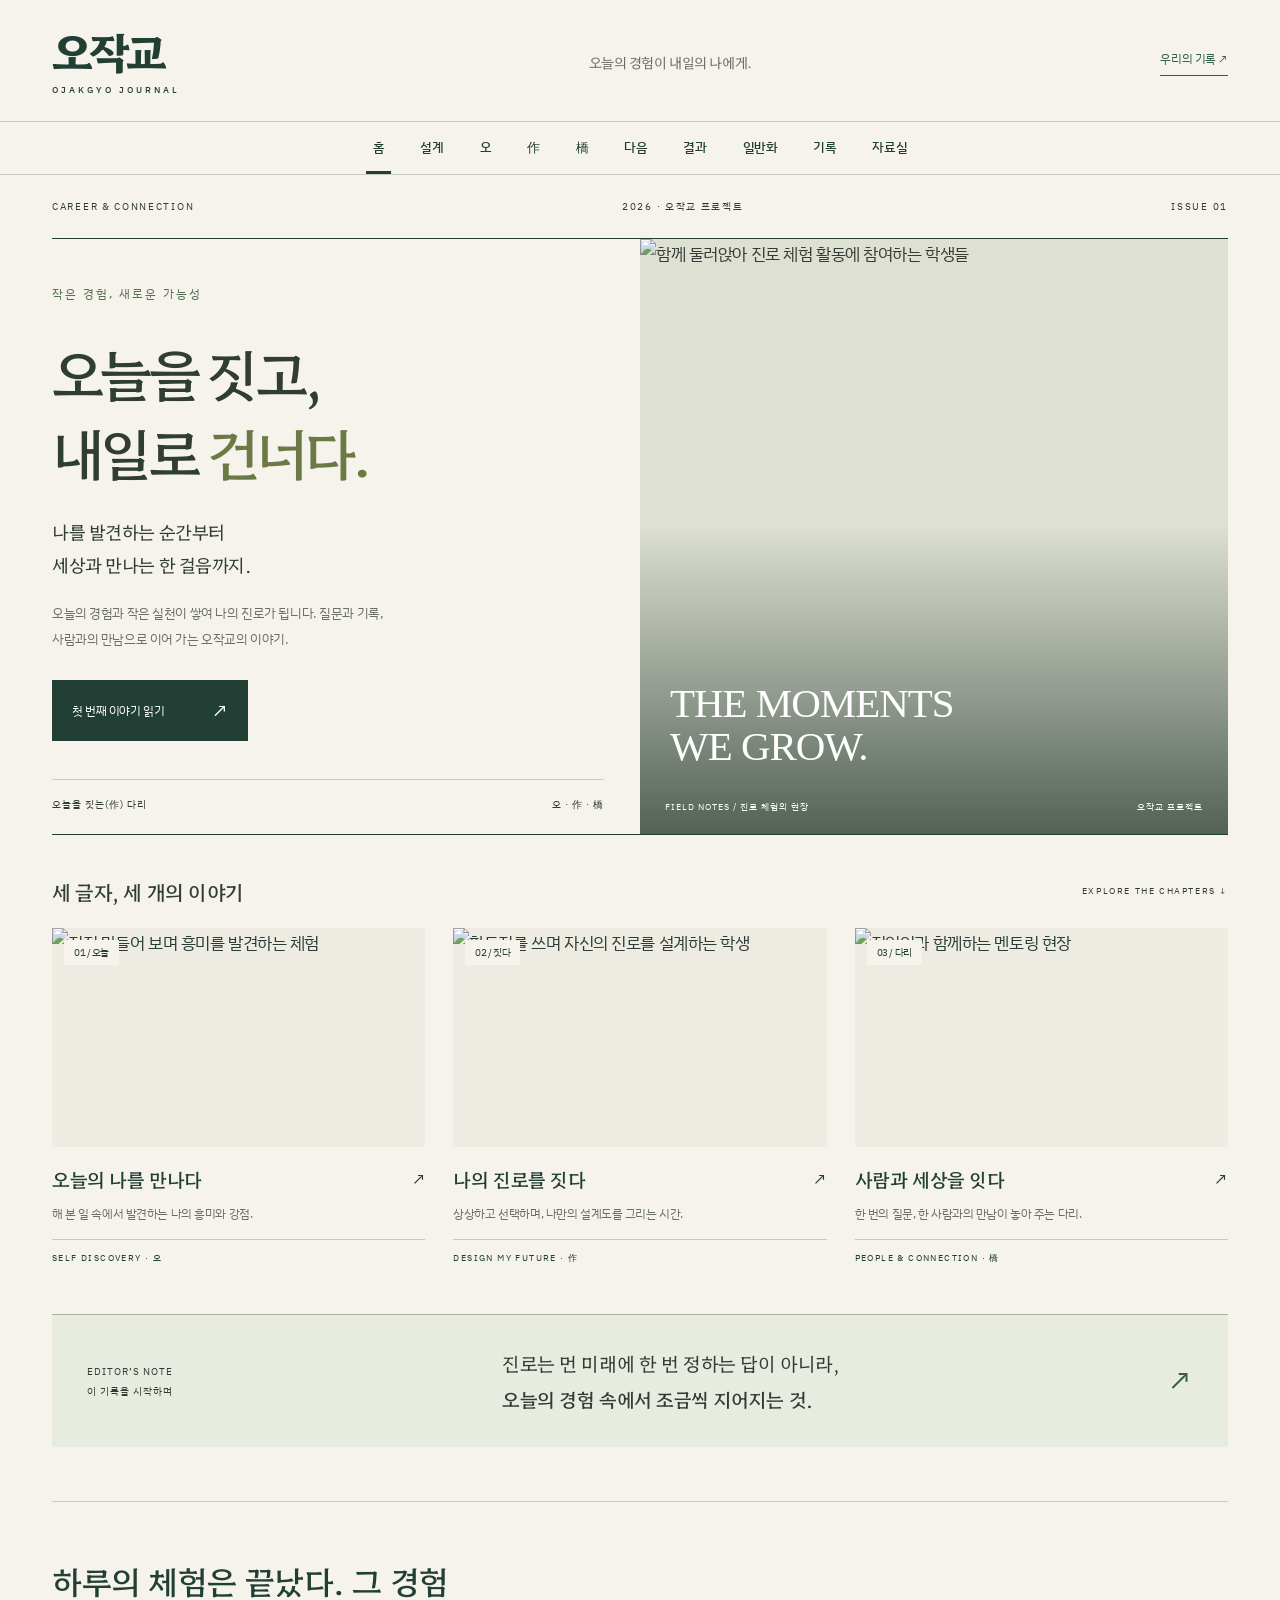
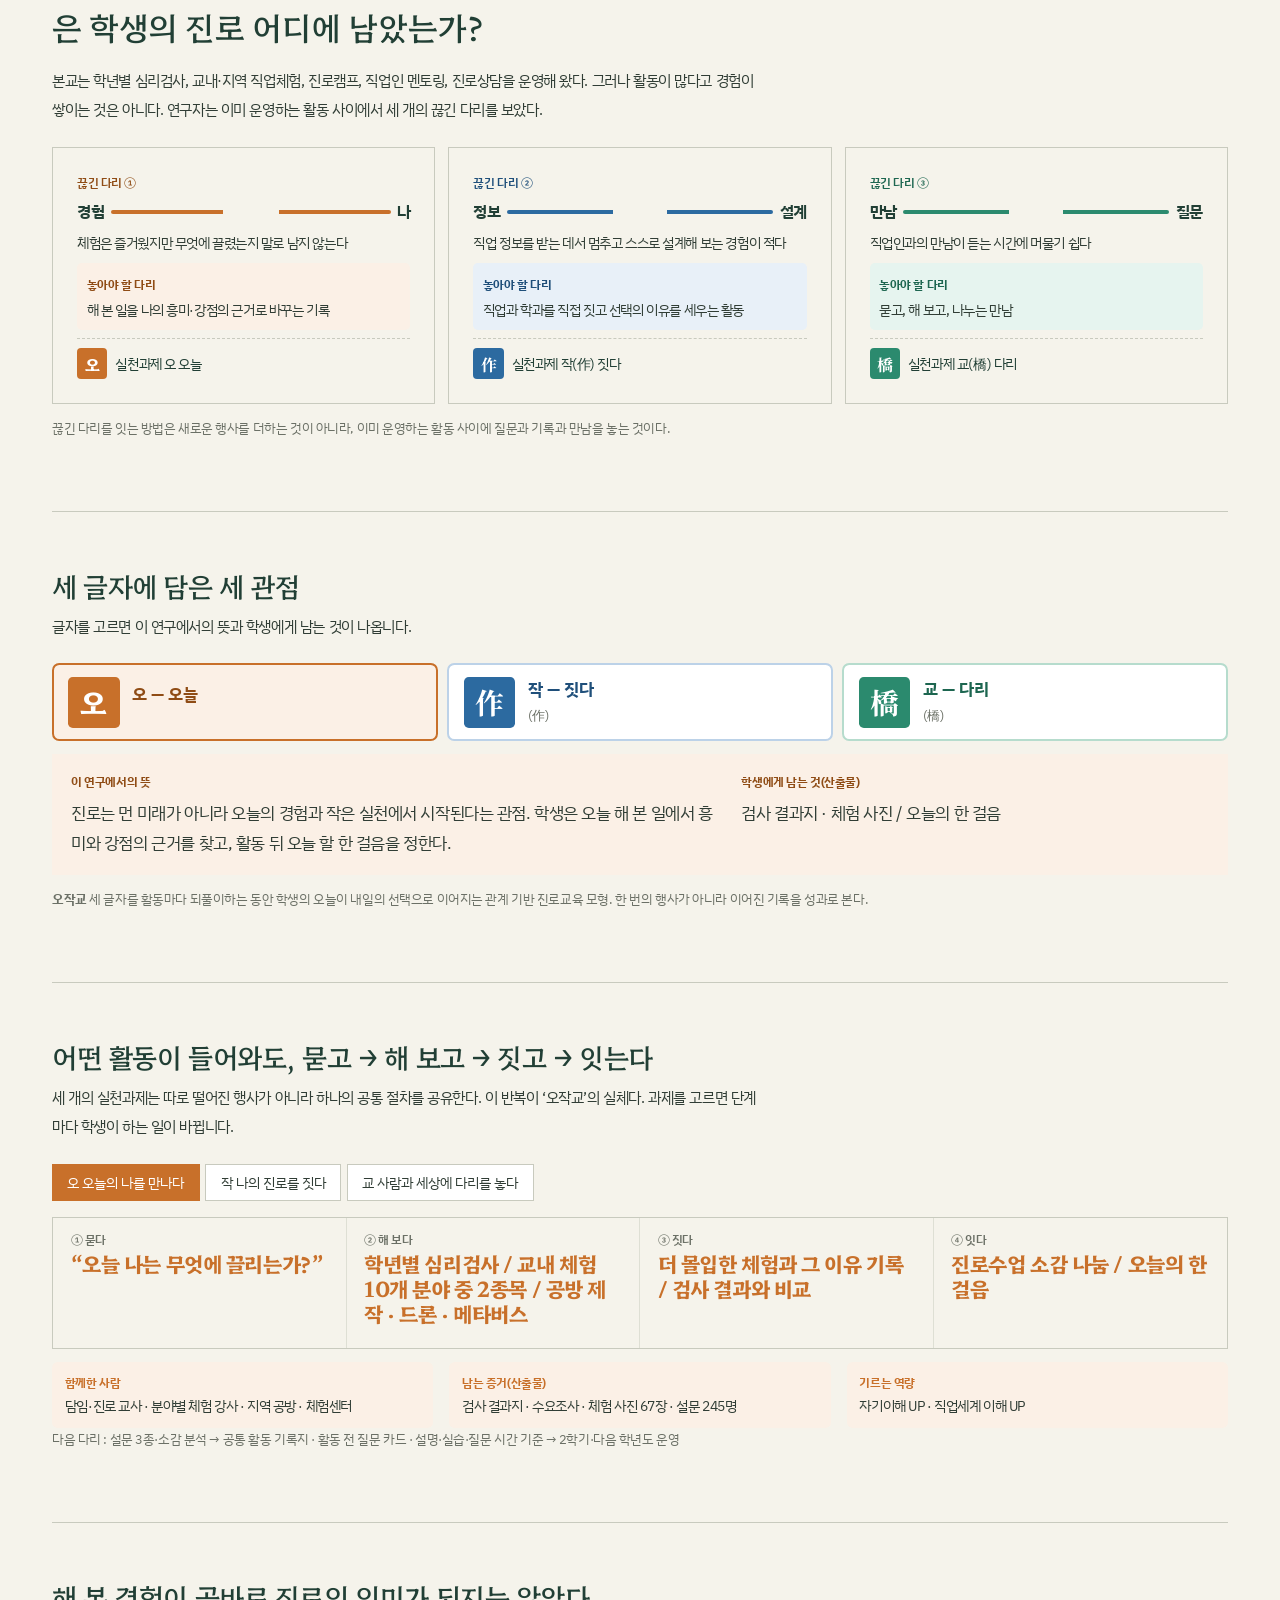
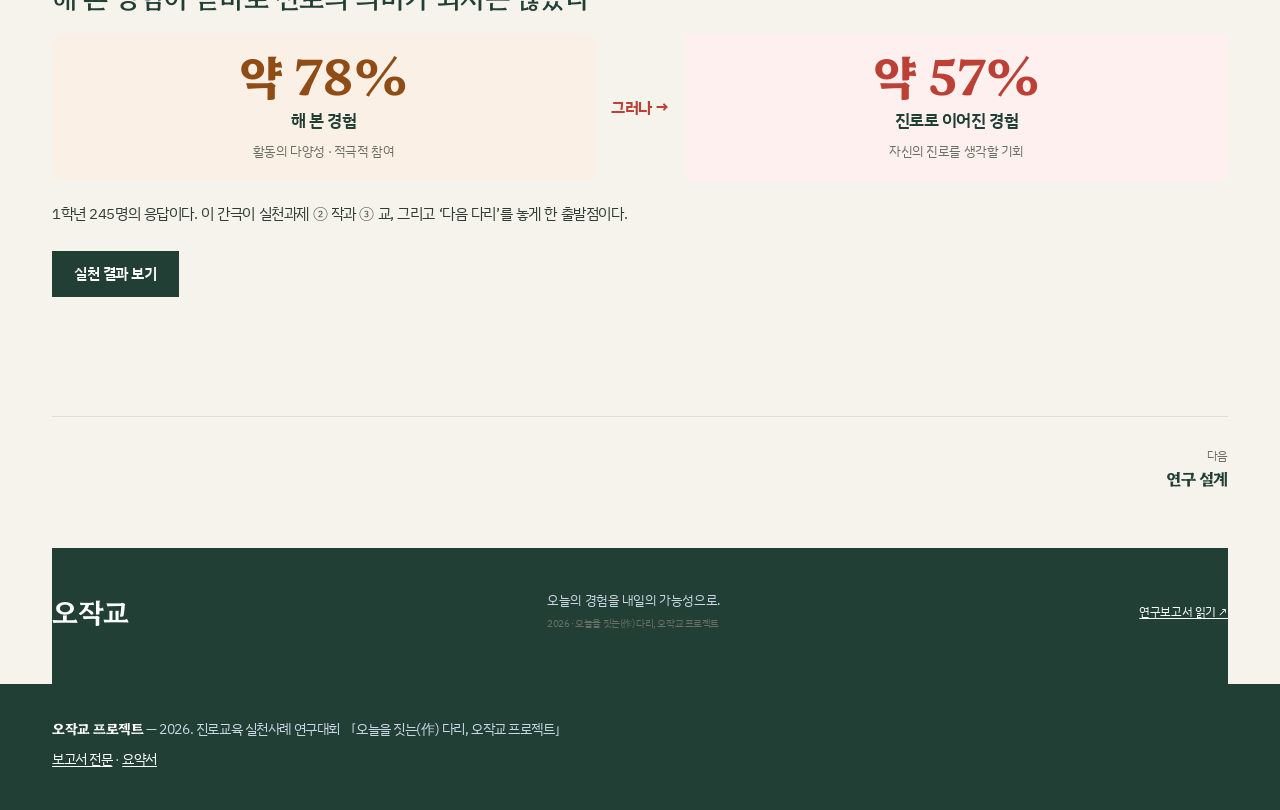
==== index.html @ 7e8fd1e8 "Add files via upload" ====
<!doctype html>
<html lang="ko">
<head>
<meta charset="utf-8">
<meta name="viewport" content="width=device-width, initial-scale=1">
<title>오작교 프로젝트 — 오늘을 짓는(作) 다리</title>
<meta name="description" content="오늘을 짓는(作) 다리, 오작교 프로젝트 — 2026. 진로교육 실천사례 연구대회. 오늘의 경험(오)에서 스스로 짓는 진로(作), 사람과의 만남(橋)으로 잇는 관계 기반 진로교육">
<meta property="og:title" content="오작교 프로젝트 — 오늘을 짓는(作) 다리">
<meta property="og:type" content="website">
<meta property="og:url" content="https://edunity21.github.io/ojakgyo/">
<meta name="theme-color" content="#14304f">
<link rel="icon" href="data:image/svg+xml,%3Csvg xmlns='http://www.w3.org/2000/svg' viewBox='0 0 64 64'%3E%3Crect width='64' height='64' rx='10' fill='%23c8702a'/%3E%3Ctext x='32' y='45' font-size='36' text-anchor='middle' fill='%23fff' font-family='sans-serif' font-weight='700'%3E%EC%98%A4%3C/text%3E%3C/svg%3E">
<link rel="preconnect" href="https://fonts.googleapis.com">
<link rel="preconnect" href="https://fonts.gstatic.com" crossorigin>
<link href="https://fonts.googleapis.com/css2?family=Hahmlet:wght@400;500;600;700&family=IBM+Plex+Sans+KR:wght@400;500;600;700&display=swap" rel="stylesheet">
<link href="https://fonts.googleapis.com/css2?family=Noto+Serif+KR:wght@700&text=%E4%BD%9C%E6%A9%8B&display=swap" rel="stylesheet">
<style>
[hidden]{display:none!important}
:root{
  --ink:#102d50; --text:#25313f; --muted:#5b6878; --line:#c8d2dd; --line2:#e3e9ef;
  --wash:#f3f6f9; --paper:#fff; --chap:#245b91;
  --si:#6835a0; --si-t:#f3edf9; --na:#bc4035; --na-t:#fcf0ee;
  --beu:#006b78; --beu-t:#e6f3f4; --ro:#227344; --ro-t:#e9f4ec; --hw:#102d50; --hw-t:#e9eef5; --hs:#8a642f; --hs-t:#f5efe3; --hs-l:#e7dac6;
  --c:var(--ink); --ct:var(--wash);
  --serif:"Hahmlet","Noto Serif KR",serif;
  --sans:"IBM Plex Sans KR","Apple SD Gothic Neo","Malgun Gothic",system-ui,sans-serif;
  --rail:6.2rem; color-scheme:light;
}
*{box-sizing:border-box}
html{-webkit-text-size-adjust:100%}
body{margin:0;background:var(--paper);color:var(--text);font:400 1.0625rem/1.75 var(--sans);word-break:normal;overflow-wrap:break-word}
p,li,dd,td,th,figcaption,blockquote{text-wrap:pretty}
img{max-width:100%;height:auto;display:block}
a{color:var(--chap);text-underline-offset:.18em}
button{font:inherit;color:inherit}
:focus-visible{outline:3px solid var(--chap);outline-offset:2px;border-radius:4px}
.sr{position:absolute;width:1px;height:1px;overflow:hidden;clip:rect(0 0 0 0);white-space:nowrap}

/* ---------- app shell ---------- */
.rail{position:fixed;inset:0 auto 0 0;width:var(--rail);background:#fff;border-right:1px solid var(--line2);
  display:flex;flex-direction:column;align-items:center;gap:.45rem;padding:1rem 0;z-index:40;overflow-y:auto}
.rail .brand{font:700 1rem/1.15 var(--serif);color:var(--ink);text-align:center;text-decoration:none;margin-bottom:.6rem}
.rail .brand small{display:block;font:500 .62rem/1.2 var(--sans);color:var(--muted);margin-top:.2rem}
.tile{width:4.4rem;height:4.4rem;border-radius:.5rem;display:flex;flex-direction:column;align-items:center;justify-content:center;
  text-decoration:none;color:var(--muted);border:1px solid transparent;transition:background .2s,color .2s}
.tile b{font:700 1.65rem/1 var(--serif);color:var(--tc,var(--ink))}
.tile span{font-size:.66rem;margin-top:.3rem;line-height:1.2;text-align:center}
.tile.txt b{font:600 .95rem/1.2 var(--sans)}
.tile:hover{background:var(--wash)}
.tile.on{background:var(--tc,var(--ink));color:#fff}
.tile.on b{color:#fff}
.tile[data-r=si]{--tc:var(--si)}.tile[data-r=na]{--tc:var(--na)}.tile[data-r=beu]{--tc:var(--beu)}
.tile[data-r=ro]{--tc:var(--ro)}.tile[data-r=hw]{--tc:var(--hs)}
.rail hr{width:2.6rem;border:0;border-top:1px solid var(--line2);margin:.3rem 0}
.top{display:none}
main{margin-left:var(--rail);min-height:100vh}
.view{display:none}
.view.on{display:block;animation:vin .35s ease-out}
@keyframes vin{from{opacity:0;transform:translateY(.5rem)}to{opacity:1;transform:none}}
@media (prefers-reduced-motion:reduce){.view.on{animation:none}}
.wrap{max-width:66rem;margin:0 auto;padding:0 2rem}
@media (max-width:860px){
  :root{--rail:0px}
  .rail{inset:auto 0 0 0;width:auto;height:4.4rem;flex-direction:row;padding:.35rem .5rem;border-right:0;border-top:1px solid var(--line2);
    overflow-x:auto;overflow-y:hidden;justify-content:flex-start;gap:.3rem;scrollbar-width:none}
  .rail::-webkit-scrollbar{display:none}
  .rail .brand,.rail hr{display:none}
  .tile{flex:0 0 3.6rem;height:3.6rem}
  .tile b{font-size:1.3rem}.tile span{font-size:.6rem;margin-top:.15rem}.tile.txt b{font-size:.82rem}
  .top{display:flex;position:sticky;top:0;z-index:30;background:rgba(255,255,255,.95);backdrop-filter:blur(8px);
    border-bottom:1px solid var(--line2);height:3.2rem;align-items:center;justify-content:space-between;padding:0 1.1rem}
  .top a{font:700 1.1rem/1 var(--serif);color:var(--ink);text-decoration:none}
  .top span{font-size:.82rem;color:var(--muted)}
  main{padding-bottom:5rem}
  .wrap{padding:0 1.1rem}
  body{font-size:1rem}
}

/* ---------- shared type ---------- */
.room{padding-top:2.6rem;padding-bottom:4rem}
.bh{font:700 clamp(1.3rem,2.6vw,1.7rem)/1.35 var(--serif);color:var(--ink);margin:4rem 0 .5rem}
.bh small{display:block;font:600 .85rem/1.5 var(--sans);color:var(--c);margin-bottom:.2rem}
.lede{max-width:44rem;color:var(--text);margin:.4rem 0 1.4rem}
.note{font-size:.84rem;color:var(--muted)}
.prose{max-width:44rem}
p{margin:0 0 1rem}
.chips{display:flex;flex-wrap:wrap;gap:.35rem;list-style:none;padding:0;margin:0}
.chips li{font-size:.8rem;border:1px solid var(--line);border-radius:999px;padding:.1rem .6rem;background:#fff}
.t-si{--c:var(--si);--ct:var(--si-t)}.t-na{--c:var(--na);--ct:var(--na-t)}.t-beu{--c:var(--beu);--ct:var(--beu-t)}
.t-ro{--c:var(--ro);--ct:var(--ro-t)}.t-hw{--c:var(--hs);--ct:var(--hs-t)}

/* ---------- room head ---------- */
.rh{display:grid;grid-template-columns:auto 1fr;gap:1.6rem;align-items:start;padding-bottom:1.8rem;border-bottom:1px solid var(--line2)}
.rh .sq{width:7rem;height:7rem;background:var(--c);color:#fff;border-radius:.4rem;display:grid;place-items:center;font:700 3.8rem/1 var(--serif)}
.rh .sq.w{font-size:2.3rem}
.rh .lab{margin:0;color:var(--c);font-weight:600;font-size:.9rem}
.rh h1{font:700 clamp(1.6rem,3.6vw,2.4rem)/1.3 var(--serif);color:var(--ink);margin:.2rem 0 .7rem}
.rh .q{font:500 clamp(1.05rem,2vw,1.25rem)/1.55 var(--serif);color:var(--ink);margin:0 0 1rem;padding-left:.9rem;border-left:3px solid var(--c)}
.rh dl{display:flex;flex-wrap:wrap;gap:.5rem 1.8rem;margin:0;font-size:.88rem}
.rh dt{color:var(--muted);font-size:.78rem}.rh dd{margin:0;color:var(--ink);font-weight:600}
.rh dd .v{font-weight:400;color:var(--muted)}
details.info{margin:1rem 0 0;font-size:.9rem;border:1px solid var(--line2);border-radius:.4rem}
details.info summary{cursor:pointer;padding:.55rem .9rem;color:var(--ink);font-weight:600}
details.info dl{display:grid;grid-template-columns:auto 1fr;gap:.35rem 1rem;margin:0;padding:.2rem .9rem .9rem}
details.info dt{color:var(--c);font-weight:600}details.info dd{margin:0}
@media (max-width:640px){.rh{grid-template-columns:1fr;gap:.9rem}.rh .sq{width:4.4rem;height:4.4rem;font-size:2.4rem}.rh .sq.w{font-size:1.4rem}}

/* ---------- generic tabs ---------- */
.seg{display:flex;flex-wrap:wrap;gap:.35rem;margin:0 0 1rem;padding:0;list-style:none}
.seg button{border:1px solid var(--line);background:#fff;border-radius:999px;padding:.32rem .9rem;font-size:.9rem;cursor:pointer;color:var(--text)}
.seg button:hover{border-color:var(--c)}
.seg button.on{background:var(--c);border-color:var(--c);color:#fff}
.pane{border:1px solid var(--line2);border-radius:.5rem;padding:1.2rem 1.3rem;background:#fff}
.pane h3{margin:0 0 .5rem;font:700 1.2rem/1.4 var(--serif);color:var(--ink)}
.pane .meta{font-size:.85rem;color:var(--muted);margin-bottom:.6rem}
.stepnav{display:flex;justify-content:space-between;margin-top:1rem}
.stepnav button{border:0;background:var(--wash);border-radius:.35rem;padding:.35rem .8rem;cursor:pointer;font-size:.88rem}
.stepnav button:hover{background:var(--ct)}

/* ---------- home ---------- */
.hero{padding:3.2rem 0 2.6rem}
.kick{margin:0;color:var(--muted);font-size:.92rem}
.staff{position:relative;height:clamp(14rem,30vw,21rem);margin:1.4rem 0 1rem;
  background-image:linear-gradient(var(--line),var(--line)),linear-gradient(var(--line),var(--line)),linear-gradient(var(--line),var(--line)),linear-gradient(var(--line),var(--line)),linear-gradient(var(--line),var(--line));
  background-size:100% 1px;background-repeat:no-repeat;background-position:0 18%,0 34%,0 50%,0 66%,0 82%;
  display:grid;grid-template-columns:repeat(4,minmax(0,1fr));align-items:end}
.note-g{display:flex;flex-direction:column;align-items:flex-start;text-decoration:none;padding:.2rem;border-radius:.4rem;width:max-content;max-width:100%}
.note-g .gl{font:700 clamp(4.2rem,12vw,10rem)/1 var(--serif);color:var(--c);transition:transform .25s}
.note-g .gs{font-size:clamp(.78rem,1.5vw,.95rem);color:var(--muted);margin-top:.45rem}
.note-g .gq{font-size:.82rem;color:var(--c);max-width:100%;line-height:1.45;opacity:0;transition:opacity .2s}
.note-g:hover .gl,.note-g:focus-visible .gl{transform:translateY(-.4rem)}
.note-g:hover .gq,.note-g:focus-visible .gq{opacity:1}
.n1{--c:var(--si)}.n2{--c:var(--na);margin-bottom:8%}.n3{--c:var(--beu);margin-bottom:16%}.n4{--c:var(--ro);margin-bottom:24%}
@media (prefers-reduced-motion:no-preference){
  .note-g{opacity:0;animation:rise .9s cubic-bezier(.2,.7,.2,1) forwards}
  .n2{animation-delay:.35s}.n3{animation-delay:.7s}.n4{animation-delay:1.05s}
  @keyframes rise{from{opacity:0;transform:translateY(1.2rem)}to{opacity:1;transform:none}}
}
@media (hover:none),(max-width:700px){.note-g .gq{display:none}}
.note-g .gs{max-width:100%}
.hero h1{font:700 clamp(1.9rem,4.4vw,3.2rem)/1.25 var(--serif);color:var(--ink);margin:1rem 0 .4rem;letter-spacing:-.02em}
.hero .sub{margin:0;color:var(--chap);font:500 1.15rem/1.4 var(--serif)}
.hero .tag{margin:1rem 0 0}
.bigq{font:700 clamp(1.35rem,3vw,2rem)/1.45 var(--serif);color:var(--ink);max-width:44rem;margin:0 0 1rem}
.home-sec{padding:3.2rem 0;border-top:1px solid var(--line2)}
.bars3{display:grid;grid-template-columns:repeat(4,1fr);gap:1rem;margin-top:1.4rem}
.bar3{border:1px solid var(--line2);border-top:3px solid var(--c);border-radius:.4rem;padding:1rem;display:flex;flex-direction:column}
.bar3 .k{font-size:.8rem;color:var(--c);font-weight:600}
.bar3 .v{font:700 1.15rem/1.4 var(--serif);color:var(--ink);margin:.3rem 0 .6rem}
.ring{display:flex;align-items:center;gap:.7rem;margin-bottom:.6rem}
.ring svg{width:3.6rem;height:3.6rem;flex:none}
.ring p{margin:0;font-size:.8rem;color:var(--muted);line-height:1.45}
.ring b{display:block;font-size:1.05rem;color:var(--ink)}
.bar3 .to{margin-top:auto;display:flex;align-items:center;gap:.5rem;text-decoration:none;font-size:.88rem;color:var(--ink);padding-top:.7rem;border-top:1px dashed var(--line)}
.bar3 .to i{font-style:normal;display:inline-grid;place-items:center;width:1.8rem;height:1.8rem;background:var(--c);color:#fff;border-radius:.25rem;font:700 1rem/1 var(--serif)}
@media (max-width:900px){.bars3{grid-template-columns:1fr 1fr}}
@media (max-width:520px){.bars3{grid-template-columns:1fr}}
.proc{margin-top:1.2rem}
.proc .steps{display:grid;grid-template-columns:repeat(4,1fr);gap:0;border:1px solid var(--line);border-radius:.5rem;overflow:hidden}
.proc .steps>div{padding:1rem 1.1rem;border-right:1px solid var(--line2)}
.proc .steps>div:last-child{border-right:0}
.proc .steps h4{margin:0 0 .4rem;font:700 1.3rem/1.2 var(--serif);color:var(--c)}
.proc .steps h4 span{font:600 .75rem/1 var(--sans);color:var(--muted);display:block;margin-bottom:.3rem}
.proc .steps p{font-size:.9rem;margin:0}
.proc .foot{display:grid;grid-template-columns:repeat(3,1fr);gap:1rem;margin-top:.8rem;font-size:.88rem}
.proc .foot div{background:var(--ct);padding:.6rem .8rem;border-radius:.35rem}
.proc .foot b{display:block;color:var(--c);font-size:.78rem}
@media (max-width:760px){.proc .steps{grid-template-columns:1fr 1fr}.proc .steps>div:nth-child(2){border-right:0}.proc .steps>div:nth-child(-n+2){border-bottom:1px solid var(--line2)}.proc .foot{grid-template-columns:1fr}}
.grow{display:grid;grid-template-columns:1fr 1.1fr;gap:2rem;align-items:center}
@media (max-width:760px){.grow{grid-template-columns:1fr}}
.go{display:inline-block;background:var(--ink);color:#fff;text-decoration:none;padding:.5rem 1rem;border-radius:.35rem;font-size:.92rem;font-weight:600}
.go:hover{background:var(--chap)}
.go.c{background:var(--c)}
.go.ghost{background:#fff;color:var(--ink);border:1px solid var(--line)}

/* ---------- media ---------- */
.strip{display:flex;gap:.6rem;overflow-x:auto;padding-bottom:.6rem;margin:1rem 0;scroll-snap-type:x mandatory;scrollbar-width:thin}
.strip figure{flex:0 0 auto;width:min(19rem,72vw);margin:0;scroll-snap-align:start}
.strip.tall figure{width:min(13rem,48vw)}
.strip figcaption,.grid figcaption{font-size:.8rem;color:var(--muted);margin-top:.3rem;line-height:1.45}
.zoom{display:block;border-radius:.35rem;overflow:hidden;background:var(--wash);cursor:zoom-in}
.zoom img{width:100%}
.grid{display:grid;grid-template-columns:repeat(auto-fill,minmax(12rem,1fr));gap:.7rem;margin:1rem 0}
.grid figure{margin:0}
.yt{position:relative;display:block;width:100%;aspect-ratio:16/9;border:0;border-radius:.45rem;overflow:hidden;cursor:pointer;
  background:#0d1b2c center/cover no-repeat;padding:0}
.yt::after{content:"";position:absolute;inset:0;background:linear-gradient(180deg,rgba(0,0,0,0) 45%,rgba(0,0,0,.7))}
.yt .pl,.ifr-lite .pl{position:absolute;left:50%;top:50%;transform:translate(-50%,-50%);width:4.2rem;height:4.2rem;border-radius:50%;background:rgba(255,255,255,.92);z-index:1;display:grid;place-items:center}
.yt .pl::before,.ifr-lite .pl::before{content:"";border-left:1.2rem solid var(--ink);border-top:.75rem solid transparent;border-bottom:.75rem solid transparent;margin-left:.3rem}
.yt .tt{position:absolute;left:1rem;right:1rem;bottom:.8rem;z-index:1;color:#fff;font-weight:600;text-align:left;font-size:.95rem}
.yt:hover .pl,.ifr-lite:hover .pl{background:#fff}
.ytf{width:100%;aspect-ratio:16/9;border:0;border-radius:.45rem;display:block}
.vid{margin:1rem 0 .4rem}
.vid+.note{margin-top:.2rem}
.two{display:grid;grid-template-columns:1fr 1fr;gap:1.6rem;align-items:start}
@media (max-width:760px){.two{grid-template-columns:1fr}}

/* ---------- platform cards ---------- */
.plats{display:grid;grid-template-columns:repeat(auto-fill,minmax(15.5rem,1fr));gap:.9rem;margin:1.2rem 0}
.plat{border:1px solid var(--line);border-radius:.5rem;padding:1rem;display:flex;flex-direction:column;gap:.5rem;background:#fff;position:relative;min-height:12.5rem}
.plat h4{margin:0;font:700 1.05rem/1.4 var(--serif);color:var(--ink)}
.plat p{margin:0;font-size:.86rem;color:var(--text)}
.plat .u{font-size:.76rem;color:var(--chap);word-break:break-all}
.plat .row{margin-top:auto;display:flex;gap:.4rem;align-items:center}
.plat .row .go{font-size:.85rem;padding:.35rem .8rem}
.qrb{border:1px solid var(--line);background:#fff;border-radius:.35rem;padding:.33rem .7rem;font-size:.85rem;cursor:pointer}
.qrb[aria-pressed=true]{background:var(--ink);color:#fff;border-color:var(--ink)}
.plat .qrv{display:none;position:absolute;inset:0;background:#fff;border-radius:.5rem;padding:1rem;flex-direction:column;align-items:center;justify-content:center;gap:.5rem;text-align:center}
.plat.flip .qrv{display:flex}
.plat .qrv img{width:9.5rem;image-rendering:pixelated}
.plat .qrv p{font-size:.8rem;color:var(--muted)}
.plat .tagl{font-size:.74rem;font-weight:600;color:var(--c)}

/* ---------- 詩 ---------- */
.cal{display:flex;gap:0;overflow-x:auto;border-bottom:2px solid var(--line2);margin:1rem 0 1rem;scrollbar-width:thin}
.cal button{flex:0 0 auto;border:0;background:none;padding:.5rem .8rem .6rem;cursor:pointer;font-size:.9rem;color:var(--muted);border-bottom:3px solid transparent;margin-bottom:-2px;white-space:nowrap}
.cal button b{display:block;font:700 .95rem/1.3 var(--sans);color:var(--ink)}
.cal button.on{border-bottom-color:var(--c);color:var(--c)}
.cal button.on b{color:var(--c)}
.calp{display:grid;grid-template-columns:1.2fr 1fr;gap:1.2rem}
.calp dl{display:grid;grid-template-columns:auto 1fr;gap:.4rem 1rem;margin:0;font-size:.93rem}
.calp dt{color:var(--c);font-weight:600}.calp dd{margin:0}
@media (max-width:700px){.calp{grid-template-columns:1fr}}
.days{display:grid;grid-template-columns:repeat(5,1fr);gap:.3rem;margin:1rem 0 .8rem}
.days button{border:1px solid var(--line);background:#fff;border-radius:.35rem;padding:.4rem .3rem;cursor:pointer;font-size:.8rem;color:var(--muted);text-align:center}
.days button b{display:block;font:700 1rem/1.3 var(--serif);color:var(--ink)}
.days button.on{background:var(--c);border-color:var(--c);color:#fff}.days button.on b{color:#fff}
.eras{display:grid;grid-template-columns:repeat(4,1fr);gap:.4rem;margin-bottom:.8rem}
.eras button{border:1px solid var(--line);background:#fff;border-radius:.4rem;padding:.6rem .7rem;text-align:left;cursor:pointer}
.eras button b{display:block;font:700 1rem/1.35 var(--serif);color:var(--ink)}
.eras button span{font-size:.78rem;color:var(--muted)}
.eras button.on{border-color:var(--c);background:var(--ct)}
@media (max-width:700px){.eras{grid-template-columns:1fr 1fr}}
.era-out{display:grid;grid-template-columns:1fr 1fr;gap:1rem}
.era-out div{padding:1rem 1.1rem;border-radius:.4rem;background:var(--wash)}
.era-out div+div{background:var(--ct)}
.era-out b{display:block;font-size:.78rem;color:var(--c);margin-bottom:.3rem}
.era-out p{margin:0;font:500 1.05rem/1.55 var(--serif);color:var(--ink)}
@media (max-width:640px){.era-out{grid-template-columns:1fr}}
.poem{font:500 1.15rem/2 var(--serif);color:var(--ink);margin:0;padding:0;list-style:none;counter-reset:ln}
.poem li{display:grid;grid-template-columns:2rem 1fr;align-items:baseline}
.poem li::before{counter-increment:ln;content:counter(ln);font:500 .78rem/1 var(--sans);color:var(--muted)}
.poem .slot{display:inline-block;padding:0 .3rem;border:1px dashed var(--c);border-radius:.25rem;color:var(--c);font-size:.95rem;line-height:1.5;margin:0 .1rem}
.poem .title-line{color:var(--c)}
.poem small{font:500 .75rem/1 var(--sans);color:var(--c);margin-left:.5rem}
.swaps{list-style:none;padding:0;margin:0;display:grid;gap:.45rem}
.swaps li{display:grid;grid-template-columns:2rem 1fr;align-items:center;font-size:.95rem}
.swaps li::before{content:attr(data-n);font-size:.78rem;color:var(--muted)}
.swaps span{display:inline-flex;align-items:center;gap:.35rem;margin:0 .6rem .2rem 0}
.swaps s{color:var(--muted);text-decoration-color:var(--na)}
.swaps em{font-style:normal;color:var(--c);font-weight:600}

/* ---------- 나 ---------- */
.rupa-nav{display:grid;grid-template-columns:repeat(4,1fr);gap:.4rem;margin-bottom:.8rem}
.rupa-nav button{border:1px solid var(--line);background:#fff;border-radius:.4rem;padding:.55rem .6rem;cursor:pointer;text-align:left}
.rupa-nav button b{font:700 1.5rem/1 var(--serif);color:var(--c);margin-right:.4rem}
.rupa-nav button span{font-size:.8rem;color:var(--muted)}
.rupa-nav button.on{background:var(--c);border-color:var(--c)}
.rupa-nav button.on b,.rupa-nav button.on span{color:#fff}
@media (max-width:640px){.rupa-nav{grid-template-columns:1fr 1fr}}
.rupa-p{display:grid;grid-template-columns:1fr 1fr;gap:1.2rem}
.rupa-p .ex{background:var(--ct);border-radius:.4rem;padding:1rem 1.1rem}
.rupa-p .ex b{display:block;font-size:.78rem;color:var(--c);margin-bottom:.4rem}
.rupa-p .ex blockquote{margin:0;font:500 1.05rem/1.65 var(--serif);color:var(--ink)}
.rupa-p .ex .tags{font:600 1rem/1.5 var(--sans);color:var(--c)}
.rupa-p .ex table{width:100%;border-collapse:collapse;font-size:.84rem}
.rupa-p .ex td{padding:.3rem .2rem;border-bottom:1px solid rgba(0,0,0,.06);vertical-align:top}
.rupa-p .ex td:first-child{color:var(--c);font-weight:600;white-space:nowrap;padding-right:.6rem}
.lyr-l{font:500 1.05rem/1.7 var(--serif)}
.lyr-l i{font:600 .75rem/1 var(--sans);font-style:normal;color:var(--c);margin-right:.3rem}
@media (max-width:700px){.rupa-p{grid-template-columns:1fr}}
.lyric{display:grid;grid-template-columns:1.25fr 1fr;gap:1.2rem;align-items:start;margin-top:1rem}
.lv{position:relative;border-radius:.45rem;overflow:hidden;background:#000;aspect-ratio:4/3}
.lv img{position:absolute;inset:0;width:100%;height:100%;object-fit:cover;opacity:0;transition:opacity .5s}
.lv img.on{opacity:1}
.lctl{display:flex;align-items:center;gap:.6rem;margin-top:.6rem}
.lctl button{border:0;background:var(--c);color:#fff;border-radius:.35rem;padding:.35rem .8rem;cursor:pointer;font-size:.88rem;min-width:4.6rem}
.ltrack{position:relative;flex:1;height:.5rem;background:var(--line2);border-radius:999px;cursor:pointer}
.ltrack .fill{position:absolute;inset:0 auto 0 0;background:var(--c);border-radius:999px}
.ltrack .mk{position:absolute;top:50%;width:.7rem;height:.7rem;border-radius:50%;background:#fff;border:2px solid var(--c);transform:translate(-50%,-50%)}
.lctl .tm{font:500 .85rem/1 var(--sans);color:var(--muted);min-width:3.2rem;text-align:right;font-variant-numeric:tabular-nums}
pre.json{margin:0;background:#0f2238;color:#d6e2ee;border-radius:.45rem;padding:1rem;font:400 .8rem/1.6 ui-monospace,SFMono-Regular,Menlo,Consolas,monospace;overflow-x:auto}
pre.json .cur{background:rgba(255,255,255,.14);color:#fff;border-radius:.2rem;display:inline-block;width:100%}
pre.json .k{color:#9cc7e6}pre.json .s{color:#f2c98b}pre.json .n{color:#b7e3b0}
@media (max-width:760px){.lyric{grid-template-columns:1fr}}
.three{display:grid;grid-template-columns:repeat(3,1fr);gap:1rem;margin-top:1.2rem}
.three div{border-top:3px solid var(--c);padding-top:.6rem}
.three b{display:block;color:var(--ink);margin-bottom:.3rem}
.three p{font-size:.88rem;margin:0}
.three .w{font-size:.82rem;color:var(--muted);margin-top:.4rem}
@media (max-width:700px){.three{grid-template-columns:1fr}}

/* ---------- 브 : prompt lab ---------- */
.plab{border:1px solid var(--line);border-radius:.6rem;overflow:hidden;margin-top:1rem}
.lab-top{display:flex;flex-wrap:wrap;justify-content:space-between;align-items:center;gap:.6rem;padding:.8rem 1rem;background:var(--ct);border-bottom:1px solid var(--line2)}
.lab-top .seg{margin:0}
.lab-top p{margin:0;font-size:.85rem;color:var(--c);font-weight:600}
.cells{display:grid;grid-template-columns:repeat(4,1fr)}
.cell{padding:1rem;border-right:1px solid var(--line2);display:flex;flex-direction:column;gap:.5rem;min-width:0}
.cell:last-child{border-right:0}
.cell h4{margin:0;font:700 1rem/1.4 var(--serif);color:var(--ink)}
.cell h4 span{color:var(--c);margin-right:.3rem}
.cell .txt{font-size:.9rem;background:var(--wash);border-radius:.3rem;padding:.55rem .65rem;color:var(--ink);min-height:4.2rem}
.cell .eff{font-size:.84rem;color:var(--text);border-left:3px solid var(--c);padding-left:.55rem}
.cell .eff b{display:block;font-size:.74rem;color:var(--c)}
.cell details{font-size:.84rem}
.cell details summary{cursor:pointer;color:var(--c);font-weight:600}
.cell details p{margin:.4rem 0 0;color:var(--text)}
.plab[data-active=orig] .rev,.plab[data-active=rev] .orig{display:none}
.plab[data-active=orig] .cell .txt{background:#fbf7ec}
@media (max-width:960px){.cells{grid-template-columns:1fr 1fr}.cell:nth-child(2){border-right:0}.cell:nth-child(-n+2){border-bottom:1px solid var(--line2)}}
@media (max-width:560px){.cells{grid-template-columns:1fr}.cell{border-right:0;border-bottom:1px solid var(--line2)}}
.builder{display:grid;grid-template-columns:1.1fr 1fr;gap:0}
.bform{padding:1rem 1.1rem;border-right:1px solid var(--line2);display:grid;gap:1rem}
.bform fieldset{border:0;padding:0;margin:0;display:grid;gap:.45rem}
.bform legend{font:700 .98rem/1.4 var(--serif);color:var(--ink);margin-bottom:.35rem;padding:0}
.bform legend span{color:var(--c);margin-right:.3rem}
.bform label{font-size:.82rem;color:var(--muted);display:grid;gap:.2rem}
.bform input[type=text],.bform select,.bform textarea{font:inherit;font-size:.9rem;border:1px solid var(--line);border-radius:.3rem;padding:.4rem .55rem;width:100%;background:#fff;color:var(--ink)}
.bform textarea{min-height:4.5rem;resize:vertical}
.bform .inl{display:flex;flex-wrap:wrap;gap:.3rem .9rem;font-size:.86rem;color:var(--ink)}
.bform .inl label{display:flex;align-items:center;gap:.3rem;color:var(--ink);font-size:.86rem}
.bform input[type=range]{width:100%;accent-color:var(--c)}
.bout{padding:1rem 1.1rem;background:#fbfcfd;display:flex;flex-direction:column;gap:.8rem}
.bout h4{margin:0;font:700 .98rem/1.4 var(--serif);color:var(--ink)}
.pbox{background:#0f2238;color:#e6eef6;border-radius:.4rem;padding:.9rem 1rem;font-size:.92rem;line-height:1.75;min-height:9rem}
.pbox p{margin:0 0 .4rem}
.pbox p b{color:#9cc7e6;font-weight:600;margin-right:.35rem;font-size:.78rem}
.copy{align-self:flex-start;border:0;background:var(--c);color:#fff;border-radius:.35rem;padding:.4rem .9rem;cursor:pointer;font-size:.88rem}
.meter{border:1px solid var(--line2);border-radius:.4rem;padding:.7rem .8rem;background:#fff}
.meter .lv3{display:grid;grid-template-columns:repeat(3,1fr);gap:.25rem;margin:.4rem 0}
.meter .lv3 span{text-align:center;font-size:.8rem;padding:.25rem;border-radius:.25rem;background:var(--wash);color:var(--muted)}
.meter .lv3 span.on{background:var(--c);color:#fff;font-weight:600}
.meter .why{font-size:.82rem;color:var(--text);margin:0}
.meter .found{display:flex;flex-wrap:wrap;gap:.25rem;margin-top:.35rem}
.meter .found span{font-size:.74rem;background:var(--ct);color:var(--c);border-radius:999px;padding:.05rem .5rem}
@media (max-width:860px){.builder{grid-template-columns:1fr}.bform{border-right:0;border-bottom:1px solid var(--line2)}}
.ab{display:grid;grid-template-columns:1.3fr 1fr;gap:1.4rem;align-items:start}
.arr{width:100%;height:auto;display:block}
.arr .lb{font:600 12px var(--sans);fill:var(--text)}
.arr .sec{font:600 12px var(--sans);fill:var(--muted)}
.ab blockquote{margin:0;font:500 1rem/1.7 var(--serif);color:var(--ink);background:var(--ct);border-radius:.4rem;padding:1rem 1.1rem}
.ab blockquote b{display:block;font:600 .78rem/1.4 var(--sans);color:var(--c);margin-bottom:.35rem}
@media (max-width:760px){.ab{grid-template-columns:1fr}}
.map4{width:100%;border-collapse:collapse;font-size:.9rem;margin-top:.8rem}
.map4 th,.map4 td{padding:.55rem .7rem;border-bottom:1px solid var(--line2);text-align:left;vertical-align:top}
.map4 thead th{background:var(--ct);color:var(--c);font-size:.84rem}
.map4 td:last-child{color:var(--c);font-weight:600}
.tw{overflow-x:auto}
.weights{display:grid;grid-template-columns:2fr 1fr 1fr 1fr;gap:3px;margin:1rem 0 1.2rem}
.weights div{background:var(--wash);padding:.8rem .9rem;min-width:0}
.weights div:first-child{background:var(--c);color:#fff}
.weights div:first-child b,.weights div:first-child strong{color:#fff}.weights div:first-child p{color:rgba(255,255,255,.85)}
.weights strong{display:block;font:700 1.7rem/1.1 var(--serif);color:var(--ink)}
.weights b{display:block;margin:.3rem 0 .2rem;color:var(--ink);font-size:.92rem}
.weights p{font-size:.82rem;margin:0;color:var(--muted)}
@media (max-width:760px){.weights{grid-template-columns:1fr 1fr}}
.rub{display:grid;grid-template-columns:repeat(3,1fr);gap:.6rem}
.rub div{border-radius:.4rem;padding:.8rem .9rem;background:var(--wash);font-size:.9rem}
.rub div:first-child{background:var(--ct)}
.rub b{display:block;font:700 1.2rem/1.2 var(--serif);color:var(--c);margin-bottom:.3rem}
@media (max-width:640px){.rub{grid-template-columns:1fr}}

/* ---------- 로 ---------- */
.day{position:relative;margin:1.4rem 0 1rem}
.day .line{position:absolute;left:0;right:0;top:1.15rem;height:2px;background:var(--line)}
.day .acts{position:relative;display:grid;grid-template-columns:repeat(6,1fr);gap:.3rem}
.day button{border:0;background:none;cursor:pointer;text-align:center;padding:0}
.day button i{display:block;width:1.1rem;height:1.1rem;border-radius:50%;background:#fff;border:3px solid var(--line);margin:.6rem auto .4rem;transition:all .2s}
.day button b{display:block;font:700 .95rem/1.3 var(--sans);color:var(--ink);font-variant-numeric:tabular-nums}
.day button span{font-size:.75rem;color:var(--muted)}
.day button.on i{background:var(--c);border-color:var(--c);transform:scale(1.25)}
.day button.on b{color:var(--c)}
.actp{display:grid;grid-template-columns:auto 1fr;gap:1.2rem;align-items:start}
.actp .no{font:700 2.6rem/1 var(--serif);color:var(--c)}
.actp h3 small{display:block;font:500 .85rem/1.4 var(--sans);color:var(--muted)}
.actp .qq{font:500 1.05rem/1.6 var(--serif);color:var(--ink);margin:.5rem 0}
.actp .num{display:inline-block;background:var(--ct);color:var(--c);border-radius:.3rem;padding:.15rem .6rem;font-weight:600;font-size:.88rem}
.fields{list-style:none;padding:0;margin:1rem 0;display:grid;grid-template-columns:repeat(4,1fr);gap:.5rem}
.fields a{display:grid;grid-template-columns:auto 1fr;gap:0 .5rem;padding:.75rem .8rem;border:1px solid var(--line2);border-radius:.4rem;text-decoration:none;color:var(--ink);height:100%;transition:border-color .2s,background .2s}
.fields a:hover{border-color:var(--ro);background:var(--ro-t)}
.fields .k{font:700 1rem/1.4 var(--serif);color:var(--ro);grid-row:span 2}
.fields b{font-weight:600;font-size:.92rem;line-height:1.4}
.fields span{font-size:.8rem;color:var(--muted);line-height:1.45}
@media (max-width:900px){.fields{grid-template-columns:1fr 1fr}}
@media (max-width:480px){.fields{grid-template-columns:1fr}}
.calc{display:grid;grid-template-columns:1fr 1.2fr;gap:1.4rem;align-items:center;border:1px solid var(--line2);border-radius:.5rem;padding:1.1rem 1.2rem;margin-top:1rem}
.calc label{display:grid;gap:.2rem;font-size:.85rem;color:var(--muted);margin-bottom:.6rem}
.calc input[type=range]{accent-color:var(--c);width:100%}
.calc output{font-weight:700;color:var(--ink)}
.cbar{margin:.5rem 0}
.cbar .t{display:flex;justify-content:space-between;font-size:.85rem;margin-bottom:.2rem}
.cbar .t b{color:var(--ink)}
.cbar .b{height:.9rem;border-radius:.2rem;background:var(--line);transition:width .3s}
.cbar.p .b{background:var(--c)}
@media (max-width:700px){.calc{grid-template-columns:1fr}}
.dil{display:grid;grid-template-columns:1fr 1fr;gap:1rem;margin-top:1rem}
.dil div{border-radius:.45rem;background:var(--wash);padding:1rem 1.1rem;font-size:.92rem}
.dil h4{margin:0 0 .4rem;color:var(--c);font-size:.98rem}
.dil .fx{margin:.6rem 0 0;padding-top:.6rem;border-top:1px dashed var(--line);color:var(--ink)}
.dil .fx b{color:var(--c);margin-right:.35rem}
@media (max-width:700px){.dil{grid-template-columns:1fr}}

/* ---------- 확산 ---------- */
.tl{position:relative;margin:1.6rem 0 1rem;padding:2.6rem 0 0}
.tl .ph{display:flex;height:.6rem;border-radius:999px;overflow:hidden;background:var(--line2)}
.tl .ph span{height:100%}
.tl .today{position:absolute;top:0;transform:translateX(-50%);text-align:center;font-size:.75rem;font-weight:600;color:var(--na);white-space:nowrap}
.tl .today::after{content:"";display:block;width:2px;height:2.2rem;background:var(--na);margin:.15rem auto 0}
.tl .phl{display:flex;margin-top:.4rem;font-size:.76rem;color:var(--muted)}
.tl .phl span{padding-right:.3rem}
.ev{list-style:none;padding:0;margin:1.4rem 0 0;display:grid;gap:.1rem}
.ev li{display:grid;grid-template-columns:7.6rem 1fr auto;gap:1rem;align-items:baseline;padding:.6rem 0;border-bottom:1px solid var(--line2)}
.ev time{font:600 .9rem/1.4 var(--sans);color:var(--ink);font-variant-numeric:tabular-nums}
.ev p{margin:0;font-size:.92rem}.ev p b{color:var(--ink)}
.ev .st{font-size:.76rem;font-weight:600;border-radius:.25rem;padding:.05rem .45rem;white-space:nowrap;background:var(--ct);color:var(--c)}
.ev .st.up{background:var(--na);color:#fff}
@media (max-width:560px){.ev li{grid-template-columns:1fr auto}.ev time{grid-column:1/-1}}
.rings{display:grid;grid-template-columns:minmax(14rem,22rem) 1fr;gap:2rem;align-items:center;margin-top:1rem}
.rbox{position:relative;aspect-ratio:1}
.rbox button{position:absolute;border-radius:50%;border:2px solid var(--line);background:rgba(255,255,255,.9);cursor:pointer;display:flex;justify-content:center;padding-top:.45rem;font-size:.78rem;font-weight:600;color:var(--muted);transition:all .2s}
.rbox button:nth-child(1){inset:0}.rbox button:nth-child(2){inset:13%}.rbox button:nth-child(3){inset:26%}.rbox button:nth-child(4){inset:39%;align-items:center;padding:0}
.rbox button.on{border-color:var(--c);background:var(--ct);color:var(--c)}
.rbox button:nth-child(4).on{background:var(--c);color:#fff}
.rpanel h3{margin:0 0 .2rem}
.rpanel .who{color:var(--muted);font-size:.88rem;margin-bottom:.7rem}
.rpanel .nums{display:flex;flex-wrap:wrap;gap:.4rem;margin-top:.8rem}
.rpanel .nums span{background:var(--c);color:#fff;border-radius:.3rem;padding:.2rem .6rem;font-size:.84rem;font-weight:600}
@media (max-width:700px){.rings{grid-template-columns:1fr}.rbox{max-width:20rem;margin:0 auto;width:100%}}
.cfg{display:grid;grid-template-columns:1fr 1.3fr;gap:1.2rem;margin-top:1rem;align-items:start}
.cfg label{display:grid;gap:.2rem;font-size:.85rem;color:var(--muted);margin-bottom:.6rem}
.cfg input{font:inherit;font-size:.92rem;border:1px solid var(--line);border-radius:.3rem;padding:.4rem .55rem}
.cfg pre{margin:0;background:#0f2238;color:#d6e2ee;border-radius:.45rem;padding:1rem;font:400 .82rem/1.7 ui-monospace,SFMono-Regular,Menlo,Consolas,monospace;overflow-x:auto}
.cfg pre .c{color:#7f97b0}.cfg pre .s{color:#f2c98b}.cfg pre .n{color:#b7e3b0}.cfg pre .hl{background:rgba(242,201,139,.18);border-radius:.15rem}
.cfg .flow3{display:flex;flex-wrap:wrap;gap:.4rem;margin-top:.8rem}
.cfg .flow3 span{font-size:.8rem;background:var(--wash);border-radius:.3rem;padding:.25rem .55rem}
@media (max-width:760px){.cfg{grid-template-columns:1fr}}
.cases{display:grid;grid-template-columns:1fr 1fr;gap:1rem;margin-top:1rem}
.cases article{border:1px solid var(--line2);border-radius:.45rem;padding:1rem 1.1rem}
.cases h4{margin:0 0 .7rem;font:700 1rem/1.4 var(--serif);color:var(--ink)}
.chain{list-style:none;padding:0;margin:0 0 .8rem;display:grid;gap:.35rem}
.chain li{font-size:.88rem;padding:.4rem .6rem;border-radius:.3rem;background:var(--wash)}
.chain li b{color:var(--c);font-size:.76rem;display:block}
.chain li:last-child{background:var(--ct)}
@media (max-width:700px){.cases{grid-template-columns:1fr}}

/* ---------- 성과 ---------- */
.dash{margin-top:1rem}
.dgrid{display:grid;grid-template-columns:1.25fr 1fr;gap:1.4rem;align-items:start}
.slope{width:100%;height:auto}
.slope .ln{transition:opacity .25s,stroke-width .25s}
.dash[data-active]:not([data-active=all]) .ln{opacity:.15}
.dash[data-active=ana] .ln.ana,.dash[data-active=self] .ln.self,.dash[data-active=cre] .ln.cre,.dash[data-active=ai] .ln.ai,.dash[data-active=col] .ln.col{opacity:1}
.dcard{background:var(--hw-t);border-radius:.5rem;padding:1.1rem 1.2rem}
.dcard h3{margin:0 0 .6rem;font:700 1.2rem/1.4 var(--serif);color:var(--ink)}
.dcard dl{display:grid;grid-template-columns:auto 1fr;gap:.35rem 1rem;margin:0;font-size:.92rem}
.dcard dt{color:var(--muted)}.dcard dd{margin:0;color:var(--ink);font-weight:600;font-variant-numeric:tabular-nums}
.dcard .d{font:700 2.2rem/1 var(--serif);color:var(--na);margin:.6rem 0 .2rem}
.items{display:grid;grid-template-columns:1fr 1fr;gap:1.6rem;margin-top:1.6rem}
.items h4{margin:0 0 .5rem;font-size:.92rem;color:var(--ink)}
.items h4 span{font-weight:400;color:var(--muted);font-size:.8rem}
.it{display:grid;grid-template-columns:1fr 3.2rem;gap:.15rem .6rem;align-items:center;padding:.35rem 0;border-bottom:1px solid var(--line2);transition:opacity .25s}
.it .n{font-size:.84rem;color:var(--ink)}
.it .n em{font-style:normal;font-size:.7rem;font-weight:600;color:#fff;background:var(--na);border-radius:.2rem;padding:0 .3rem;margin-left:.3rem}
.it .n em.top{background:var(--ro)}
.it .p{font:600 .84rem/1 var(--sans);text-align:right;font-variant-numeric:tabular-nums;color:var(--ink)}
.it .b{grid-column:1/-1;height:.4rem;background:var(--line2);border-radius:999px;overflow:hidden}
.it .b i{display:block;height:100%;background:#d8892b;border-radius:999px}
.items .post .it .b i{background:#2c6fd6}
.it .m{grid-column:1/-1;font-size:.72rem;color:var(--muted)}
.dash[data-active]:not([data-active=all]) .it{opacity:.28}
.dash[data-active=ana] .it[data-d=ana],.dash[data-active=self] .it[data-d=self],.dash[data-active=cre] .it[data-d=cre],.dash[data-active=ai] .it[data-d=ai],.dash[data-active=col] .it[data-d=col]{opacity:1}
@media (max-width:860px){.dgrid,.items{grid-template-columns:1fr}}
.kw{display:grid;grid-template-columns:repeat(3,1fr);gap:1rem;margin-top:1rem}
.kw article{border-radius:.5rem;padding:1rem 1.1rem;background:var(--wash);display:flex;flex-direction:column;gap:.5rem}
.kw h4{margin:0;font-size:.95rem;color:var(--ink)}
.kw .w{font-size:.82rem;color:var(--muted)}
.kw blockquote{margin:auto 0 0;font:500 1.02rem/1.6 var(--serif);color:var(--ink)}
@media (max-width:760px){.kw{grid-template-columns:1fr}}
.honest{display:grid;grid-template-columns:1fr 1fr;gap:1rem;margin-top:1rem}
.honest>div{border:1px solid var(--line2);border-radius:.5rem;padding:1rem 1.1rem}
.honest blockquote{margin:.3rem 0 .6rem;font:500 1.02rem/1.6 var(--serif);color:var(--ink)}
.honest b{color:var(--ink)}
.honest ul{margin:.3rem 0 0;padding-left:1.1rem;font-size:.9rem}
@media (max-width:760px){.honest{grid-template-columns:1fr}}

/* ---------- archive ---------- */
.filt{display:flex;flex-wrap:wrap;gap:.35rem;margin:1rem 0;position:sticky;top:0;background:rgba(255,255,255,.95);padding:.6rem 0;z-index:5}
@media (max-width:860px){.filt{top:3.2rem}}
.filt button{border:1px solid var(--line);background:#fff;border-radius:999px;padding:.3rem .8rem;cursor:pointer;font-size:.86rem}
.filt button span{color:var(--muted);font-size:.78rem;margin-left:.25rem}
.filt button.on{background:var(--ink);border-color:var(--ink);color:#fff}.filt button.on span{color:#c5d3e3}
.arch{columns:4 13rem;column-gap:.7rem}
.arch figure{break-inside:avoid;margin:0 0 .7rem}
.arch figcaption{font-size:.76rem;color:var(--muted);margin-top:.25rem;line-height:1.4}
.archwrap[data-active]:not([data-active=all]) .arch figure{display:none}
.archwrap[data-active=o] figure[data-t~=o],.archwrap[data-active=j] figure[data-t~=j],.archwrap[data-active=g] figure[data-t~=g]{display:block}
.calp.one{grid-template-columns:1fr}
figure{position:relative}
.qrchip{position:absolute;right:.45rem;top:.45rem;background:var(--ink);color:#fff;font-size:.74rem;font-weight:600;text-decoration:none;padding:.22rem .5rem;border-radius:.3rem}
.qrchip:hover{background:var(--chap)}
.plat .qrv svg{width:9.5rem;height:9.5rem}

/* ---------- kit & misc ---------- */
.refs{list-style:none;padding:0;margin:.6rem 0 0;font-size:.9rem}
.refs li{padding-left:1.6rem;text-indent:-1.6rem;margin:.4rem 0}
details.fold{border:1px solid var(--line2);border-radius:.45rem;margin-top:1rem}
details.fold summary{cursor:pointer;padding:.7rem 1rem;font-weight:600;color:var(--ink)}
details.fold>div{padding:0 1rem 1rem}
.pn{display:flex;justify-content:space-between;gap:1rem;margin-top:4rem;padding-top:1.2rem;border-top:1px solid var(--line2)}
.pn a{text-decoration:none;color:var(--ink);display:flex;flex-direction:column;max-width:48%}
.pn a span{font-size:.78rem;color:var(--muted)}
.pn a b{font:700 1.02rem/1.4 var(--serif)}
.pn a:last-child{text-align:right;margin-left:auto}
.pn a:hover b{color:var(--chap)}
footer{margin-left:var(--rail);background:var(--ink);color:#c9d6e4;padding:2rem 0 2.4rem;font-size:.86rem}
footer b{color:#fff;font-family:var(--serif)}
footer a{color:#fff}
@media (max-width:860px){footer{padding-bottom:6rem}}

/* ---------- lightbox ---------- */
dialog.lb{border:0;padding:0;max-width:96vw;max-height:94vh;background:transparent;overflow:visible}
dialog.lb::backdrop{background:rgba(10,22,38,.92)}
.lb-in{display:flex;flex-direction:column;align-items:center;gap:.6rem}
.lb-in img{max-width:94vw;max-height:84vh;width:auto;border-radius:.2rem;background:#fff}
.lb-cap{color:#e8eef5;font-size:.9rem;text-align:center;max-width:60rem;margin:0}
.lb-btn{position:fixed;top:50%;transform:translateY(-50%);background:rgba(255,255,255,.14);color:#fff;border:0;width:3rem;height:3rem;border-radius:50%;font-size:1.4rem;cursor:pointer}
.lb-btn:hover{background:rgba(255,255,255,.3)}
.lb-prev{left:1rem}.lb-next{right:1rem}.lb-x{position:fixed;top:1rem;right:1rem;transform:none}

.two>*,.dgrid>*,.grow>*,.ab>*,.lyric>*,.cfg>*,.calp>*{min-width:0}
h1,h2,h3,.bh,.bigq{text-wrap:balance}

.player{margin:1rem 0 .4rem}
.ifr-lite{position:relative;display:block;width:100%;aspect-ratio:16/9;border:0;border-bottom:3px solid #C9A542;border-radius:.45rem;overflow:hidden;cursor:pointer;
  background:radial-gradient(circle at 70% 30%,#2b4170,#1B2A4A 60%,#0f1b31);padding:0;color:#fff}
.ifr-lite .tt{position:absolute;left:1.2rem;right:1.2rem;bottom:1rem;text-align:left;font-size:.92rem;color:#e4e9f2}
.ifr-lite .tt b{display:block;font:700 1.45rem/1.3 var(--serif);color:#fff;margin-bottom:.2rem}
iframe.pf{width:100%;height:min(82vh,760px);border:0;border-radius:.45rem;display:block;background:#1B2A4A}
video.mv{width:100%;border-radius:.45rem;background:#000;display:block;aspect-ratio:16/9}
@media (max-width:640px){iframe.pf{height:78vh}}

/* ---------- 확산 : report-style header & boxes ---------- */
.rh2{display:grid;grid-template-columns:7.5rem 1fr;min-height:7.5rem;margin-bottom:.9rem}
.rh2 .sq{background:var(--hs);color:#fff;display:grid;place-items:center;font:700 2.4rem/1 var(--sans);letter-spacing:-.02em}
.rh2 .panel{background:var(--hs-t);padding:1.2rem 1.6rem;display:flex;flex-direction:column;justify-content:center;gap:.75rem}
.rh2 h1{margin:0;font:700 clamp(1.25rem,2.5vw,1.7rem)/1.4 var(--sans);color:var(--hs);letter-spacing:-.01em}
.rh2 .q{margin:0;color:#555;font-size:1.02rem;line-height:1.6}
.rh2-meta{display:flex;flex-wrap:wrap;gap:.3rem 1.8rem;margin:0 0 2rem;font-size:.88rem;padding:0 .2rem}
.rh2-meta div{display:flex;gap:.5rem}.rh2-meta dt{color:var(--muted)}.rh2-meta dd{margin:0;color:var(--hs);font-weight:600}
.bx2{display:grid;grid-template-columns:1fr 1fr;gap:.45rem;margin:1.2rem 0 1.4rem;align-items:stretch}
.bx{border:3px solid var(--hs-l);background:#fff;min-width:0}
.bx>h3{margin:0;background:var(--hs);color:#fff;text-align:center;font:500 1.2rem/1.4 var(--sans);padding:.6rem .8rem}
.bx>ul{list-style:none;margin:0;padding:1.1rem 1.3rem .4rem}
.bx>ul>li{margin:0 0 1.1rem}
.bx>ul>li>b{display:block;font-weight:700;color:#1d1d1d;font-size:1.02rem}
.bx>ul>li>b::before{content:"▶";margin-right:.55rem;font-size:.9em}
.bx>ul>li>p{margin:.3rem 0 0 1.55rem;color:#4a4a4a;font-size:.95rem;line-height:1.7}
.bx .st{display:inline-block;margin-left:.35rem;font-size:.74rem;font-weight:600;padding:.05rem .45rem;border-radius:.2rem;background:var(--hs-t);color:var(--hs);vertical-align:.12em}
.bx .st.up{background:var(--hs);color:#fff}
.bxb{padding:1rem 1.2rem 1.1rem}
@media (max-width:760px){.bx2{grid-template-columns:1fr}.rh2{grid-template-columns:4.6rem 1fr;min-height:0}.rh2 .sq{font-size:1.45rem}.rh2 .panel{padding:1rem 1.1rem}}

.t-hw .chain li{background:#faf6ef}
.t-hw .chain li:last-child{background:var(--hs-t)}

/* ================= BRIDGE-AI ================= */
.t-b1{--c:#2563a8;--ct:#eaf1f9;--cl:#bed3ea;--cx:#1d4f88}
.t-b2{--c:#1f8a70;--ct:#e7f4ef;--cl:#b9ded4;--cx:#17695a}
.t-b3{--c:#c2761a;--ct:#fbf1e3;--cl:#ebd5b4;--cx:#93560c}
.t-b4{--c:#7a4fa3;--ct:#f3edf9;--cl:#d8c7e8;--cx:#5f3b84}
.t-nv{--c:#14304f;--ct:#ebf0f6;--cl:#c8d2dd;--cx:#14304f}
.tile[data-r=b1]{--tc:#2563a8}.tile[data-r=b2]{--tc:#1f8a70}.tile[data-r=b3]{--tc:#c2761a}.tile[data-r=b4]{--tc:#7a4fa3}
.tile[data-r=plan],.tile[data-r=gen]{--tc:#14304f}
.tile.num b{font:700 1.55rem/1 var(--serif)}
.rail .brand{font:700 .92rem/1.15 var(--sans);letter-spacing:-.01em}
/* report-style room header */
.rh3{display:grid;grid-template-columns:7.5rem 1fr;min-height:7.5rem;margin-bottom:.9rem}
.rh3 .sq{background:var(--c);color:#fff;display:flex;flex-direction:column;align-items:center;justify-content:center;gap:.25rem;text-align:center;padding:.4rem}
.rh3 .sq small{font:600 .72rem/1.2 var(--sans);opacity:.9;letter-spacing:.02em}
.rh3 .sq b{font:700 2.4rem/1 var(--serif)}
.rh3 .sq i{font:600 .95rem/1.1 var(--sans);font-style:normal}
.rh3 .panel{background:var(--ct);padding:1.2rem 1.6rem;display:flex;flex-direction:column;justify-content:center;gap:.7rem}
.rh3 h1{margin:0;font:700 clamp(1.25rem,2.5vw,1.7rem)/1.4 var(--sans);color:var(--cx);letter-spacing:-.01em}
.rh3 .q{margin:0;color:#4d4d4d;font-size:1.02rem;line-height:1.6}
.rh3-meta{display:flex;flex-wrap:wrap;gap:.3rem 1.8rem;margin:0 0 2rem;font-size:.88rem;padding:0 .2rem}
.rh3-meta div{display:flex;gap:.5rem}.rh3-meta dt{color:var(--muted)}.rh3-meta dd{margin:0;color:var(--cx);font-weight:600}
@media (max-width:760px){.rh3{grid-template-columns:4.8rem 1fr;min-height:0}.rh3 .sq b{font-size:1.6rem}.rh3 .sq i{font-size:.75rem}.rh3 .panel{padding:1rem 1.1rem}}
/* report-style boxes */
.bx2{display:grid;grid-template-columns:1fr 1fr;gap:.45rem;margin:1.2rem 0 1.4rem;align-items:stretch}
.bx3{display:grid;grid-template-columns:repeat(3,1fr);gap:.45rem;margin:1.2rem 0 1.4rem;align-items:stretch}
.bx{border:3px solid var(--cl);background:#fff;min-width:0}
.bx>h3{margin:0;background:var(--c);color:#fff;text-align:center;font:500 1.15rem/1.4 var(--sans);padding:.6rem .8rem}
.bx>ul{list-style:none;margin:0;padding:1.1rem 1.3rem .4rem}
.bx>ul>li{margin:0 0 1.1rem}
.bx>ul>li>b{display:block;font-weight:700;color:#1d1d1d;font-size:1.02rem}
.bx>ul>li>b::before{content:"\25B6";margin-right:.55rem;font-size:.85em}
.bx>ul>li>p{margin:.3rem 0 0 1.5rem;color:#4a4a4a;font-size:.95rem;line-height:1.7}
.bx .st{display:inline-block;margin-left:.35rem;font-size:.74rem;font-weight:600;padding:.05rem .45rem;border-radius:.2rem;background:var(--ct);color:var(--cx);vertical-align:.12em}
.bx .st.up{background:var(--c);color:#fff}
.bxb{padding:1rem 1.2rem 1.1rem}
.bxb p{font-size:.95rem}
@media (max-width:860px){.bx3{grid-template-columns:1fr}}
@media (max-width:760px){.bx2{grid-template-columns:1fr}}
.chain li{background:#f6f7f8}
/* hero bridges */
.bridges{display:grid;grid-template-columns:repeat(4,1fr);gap:0;margin:1.6rem 0 .4rem;position:relative}
.bridges::after{content:"";position:absolute;left:0;right:0;top:calc(var(--archh) - .2rem);height:1.4rem;background:linear-gradient(180deg,#dbe8f3,#eef4f9);z-index:-1;border-radius:.2rem}
.bridges{--archh:clamp(5.5rem,13vw,9.5rem)}
.br{display:flex;flex-direction:column;align-items:center;text-decoration:none;color:var(--text)}
.br svg{width:100%;height:var(--archh);display:block;overflow:visible}
.br svg .arch,.br svg .hg{stroke:var(--c);fill:none;stroke-linecap:round}
.br svg .arch{stroke-width:6}.br svg .hg{stroke-width:2.2;opacity:.7}
.br svg .deck{stroke:#14304f;stroke-width:5}
.br .no{margin-top:1.6rem;font:700 clamp(1.6rem,3.4vw,2.4rem)/1 var(--serif);color:var(--c)}
.br .vb{font:700 clamp(1rem,2vw,1.3rem)/1.3 var(--sans);color:var(--cx);margin-top:.3rem}
.br .bar{font-size:.8rem;color:var(--muted);margin-top:.15rem;text-align:center}
.br:hover .arch{stroke-width:8}
.br:hover .vb{text-decoration:underline;text-underline-offset:.2em}
@media (prefers-reduced-motion:no-preference){
  .br svg .arch{stroke-dasharray:420;stroke-dashoffset:420;animation:draw 1s ease-out forwards}
  .br svg .hg{opacity:0;animation:fadein .4s ease-out forwards}
  .br:nth-child(1) .arch{animation-delay:.1s}.br:nth-child(2) .arch{animation-delay:.45s}.br:nth-child(3) .arch{animation-delay:.8s}.br:nth-child(4) .arch{animation-delay:1.15s}
  .br:nth-child(1) .hg{animation-delay:.9s}.br:nth-child(2) .hg{animation-delay:1.25s}.br:nth-child(3) .hg{animation-delay:1.6s}.br:nth-child(4) .hg{animation-delay:1.95s}
  @keyframes draw{to{stroke-dashoffset:0}} @keyframes fadein{to{opacity:.7}}
}
@media (max-width:640px){.br .bar{display:none}}
.hero2 h1{font:700 clamp(1.7rem,4vw,2.9rem)/1.3 var(--sans);color:var(--ink);margin:1.6rem 0 .5rem;letter-spacing:-.02em}
.hero2 h1 em{font-style:normal;color:#2563a8}
.hero2 .sub{margin:0;color:var(--chap);font:600 1.1rem/1.5 var(--sans)}
.hero2 .tag{margin:.9rem 0 0;color:var(--text)}
.bars4{display:grid;grid-template-columns:repeat(4,1fr);gap:.8rem;margin-top:1.4rem}
.bars4 .bar3 .sol{font-size:.86rem;margin:.2rem 0 .6rem;color:var(--text)}
@media (max-width:900px){.bars4{grid-template-columns:1fr 1fr}}
@media (max-width:520px){.bars4{grid-template-columns:1fr}}
.comp{display:grid;grid-template-columns:repeat(3,1fr);gap:.6rem;margin:1rem 0 1.2rem}
.comp div{border-top:3px solid var(--ink);background:var(--wash);padding:.8rem 1rem}
.comp b{display:block;color:var(--ink);margin-bottom:.3rem}
.comp ul{margin:0;padding-left:1rem;font-size:.9rem}
@media (max-width:700px){.comp{grid-template-columns:1fr}}
.flow4{display:grid;grid-template-columns:repeat(4,1fr);gap:0;margin:1.2rem 0;counter-reset:f}
.flow4 div{position:relative;padding:.9rem 1rem .9rem 1.1rem;background:var(--ct);border-left:4px solid var(--c)}
.flow4 div+div{margin-left:.4rem}
.flow4 b{display:block;font:700 1.2rem/1.2 var(--serif);color:var(--cx)}
.flow4 span{font-size:.86rem;color:var(--text)}
@media (max-width:760px){.flow4{grid-template-columns:1fr 1fr;gap:.4rem}.flow4 div+div{margin-left:0}}
.bchip{display:inline-block;font:700 .78rem/1 var(--sans);color:#fff;background:var(--c);padding:.25rem .45rem;border-radius:.2rem;margin:0 .15rem .15rem 0;white-space:nowrap}
.hyp{display:grid;grid-template-columns:1fr 1fr 1fr;gap:.8rem}
.hyp>div{padding:1rem 1.1rem;border-radius:.4rem;background:var(--wash)}
.hyp>div:nth-child(2){background:#eef3f8}
.hyp>div:nth-child(3){background:#fdf3ef}
.hyp b{display:block;font-size:.78rem;color:var(--chap);margin-bottom:.35rem}
.hyp>div:nth-child(3) b{color:#bc4035}
.hyp p{margin:0;font:500 1.02rem/1.6 var(--serif);color:var(--ink)}
.hyp .go{margin-top:.6rem;font-size:.82rem;padding:.3rem .7rem}
@media (max-width:760px){.hyp{grid-template-columns:1fr}}
.cycle{display:grid;grid-template-columns:minmax(14rem,20rem) 1fr;gap:1.6rem;align-items:center;margin-top:1rem}
.cwheel{position:relative;aspect-ratio:1}
.cwheel svg{position:absolute;inset:0;width:100%;height:100%}
.cwheel button{position:absolute;width:30%;transform:translate(-50%,-50%);border:2px solid var(--cl);background:#fff;border-radius:.4rem;padding:.35rem .3rem;font-size:.72rem;line-height:1.3;cursor:pointer;color:var(--text)}
.cwheel button.on{background:var(--c);border-color:var(--c);color:#fff}
.cwheel .hub{position:absolute;left:50%;top:50%;transform:translate(-50%,-50%);text-align:center;font:700 .9rem/1.35 var(--sans);color:var(--cx)}
.cpanel h3{margin:0 0 .3rem}.cpanel .from{font-size:.85rem;color:var(--muted)}
.cpanel .arrow{display:grid;grid-template-columns:1fr auto 1fr;gap:.6rem;align-items:center;margin-top:.8rem}
.cpanel .arrow div{background:var(--ct);border-radius:.35rem;padding:.7rem .8rem;font-size:.92rem}
.cpanel .arrow div b{display:block;font-size:.74rem;color:var(--cx);margin-bottom:.2rem}
.cpanel .arrow i{font-style:normal;color:var(--c);font-size:1.4rem}
@media (max-width:760px){.cycle{grid-template-columns:1fr}.cwheel{max-width:20rem;margin:0 auto;width:100%}}
.levels .lv-p{display:grid;grid-template-columns:1fr 1fr;gap:.8rem}
.levels .lv-p>div{border-radius:.4rem;padding:1rem 1.1rem;background:var(--wash)}
.levels .lv-p>div+div{background:var(--ct)}
.levels .lv-p b{display:block;font-size:.8rem;color:var(--cx);margin-bottom:.4rem}
.levels .lv-p ul{margin:0;padding-left:1.1rem}
.levels .lv-p .out{margin:.6rem 0 0;font-weight:600;color:var(--ink)}
@media (max-width:700px){.levels .lv-p{grid-template-columns:1fr}}
.obst{display:grid;grid-template-columns:1fr 1fr;gap:.5rem;margin:1rem 0}
.obst div{display:grid;grid-template-columns:auto 1fr;gap:.2rem .7rem;padding:.8rem 1rem;border:1px solid var(--line2);border-radius:.4rem}
.obst i{font-style:normal;font:700 1.3rem/1 var(--serif);color:#bc4035;grid-row:span 2}
.obst b{color:var(--ink)}.obst span{font-size:.88rem;color:var(--text)}
@media (max-width:700px){.obst{grid-template-columns:1fr}}
.tstat{width:100%;border-collapse:collapse;font-size:.9rem;margin-top:.6rem}
.tstat th,.tstat td{padding:.5rem .6rem;border-bottom:1px solid var(--line2);text-align:left}
.tstat thead th{background:var(--wash);color:var(--ink);font-size:.82rem}
.tstat td.num{font-variant-numeric:tabular-nums;white-space:nowrap}
.tstat tr.hi td{background:#fdf3ef}

.cards4{display:grid;grid-template-columns:repeat(4,1fr);gap:.8rem;margin:1.4rem 0 1.8rem;counter-reset:cd}
.cards4 article{border:1px solid var(--line);border-top:4px solid var(--c);border-radius:.3rem;padding:.9rem 1rem;display:flex;flex-direction:column}
.cards4 h5{margin:0 0 .6rem;font:700 1.05rem/1.4 var(--serif);color:var(--ink)}
.cards4 h5 span{color:var(--c);margin-right:.35rem}
.cards4 .src{font-size:.9rem;color:var(--ink);background:var(--ct);padding:.5rem .6rem;border-radius:.25rem;margin:0 0 .6rem}
.cards4 .exp{font-size:.88rem;color:var(--text);margin:0 0 .8rem}
.cards4 .ev{margin-top:auto;font-size:.82rem;color:var(--muted);border-top:1px dashed var(--line);padding-top:.5rem}
@media (max-width:900px){.cards4{grid-template-columns:1fr 1fr}}
@media (max-width:520px){.cards4{grid-template-columns:1fr}}


.br .no em{font-style:normal}
.rh3-meta dt{white-space:nowrap}
@media (max-width:640px){.br .no em{display:none}.br .no{margin-top:1.1rem}.br .vb{font-size:.9rem}}
.hero2 h1 em{white-space:nowrap}

/* ================= 오작교 ================= */
.t-o{--c:#c8702a;--ct:#fbf0e6;--cl:#eccfb3;--cx:#8f4c15}
.t-j{--c:#2c6aa0;--ct:#e8f0f8;--cl:#bcd2e8;--cx:#1f4f7a}
.t-g{--c:#2b8a6e;--ct:#e6f4ef;--cl:#b6dccd;--cx:#1d6650}
.t-n{--c:#5a4a9e;--ct:#efecf8;--cl:#cfc6e8;--cx:#43367a}
.tile[data-r=o]{--tc:#c8702a}.tile[data-r=j]{--tc:#2c6aa0}.tile[data-r=g]{--tc:#2b8a6e}.tile[data-r=n]{--tc:#5a4a9e}
.tile.gl b{font:700 1.6rem/1 var(--serif)}
.tile.gl2 b{font:700 1.15rem/1 var(--sans)}
.han{font-family:"Hahmlet","Noto Serif KR",serif}
/* hero: building the bridge */
.ojak{display:grid;grid-template-columns:auto 1fr auto 1fr auto 1fr auto;align-items:center;margin:2rem 0 1rem}
.og{display:flex;flex-direction:column;align-items:center;text-decoration:none;gap:.4rem}
.og b{display:grid;place-items:center;width:clamp(4.6rem,11vw,8rem);height:clamp(4.6rem,11vw,8rem);background:var(--c);color:#fff;border-radius:.35rem;
  font:700 clamp(2.4rem,6.4vw,4.6rem)/1 "Hahmlet","Noto Serif KR",serif;transition:transform .25s}
.og.wd b{font:700 clamp(1.3rem,3.2vw,2.3rem)/1 var(--sans)}
.og span{font:600 clamp(.85rem,1.6vw,1.05rem)/1.3 var(--sans);color:var(--cx)}
.og small{font-size:.75rem;color:var(--muted)}
.og:hover b{transform:translateY(-.3rem)}
.deck{height:6px;background:#14304f;border-radius:3px;margin:0 .4rem;align-self:center;transform-origin:left center;position:relative;top:-1.2rem}
.deck.dash{background:repeating-linear-gradient(90deg,#14304f 0 10px,transparent 10px 18px)}
@media (prefers-reduced-motion:no-preference){
  .og{opacity:0;animation:pop .5s ease-out forwards}.deck{transform:scaleX(0);animation:grow .5s ease-out forwards}
  .ojak>:nth-child(1){animation-delay:.1s}.ojak>:nth-child(2){animation-delay:.5s}.ojak>:nth-child(3){animation-delay:.9s}
  .ojak>:nth-child(4){animation-delay:1.3s}.ojak>:nth-child(5){animation-delay:1.7s}.ojak>:nth-child(6){animation-delay:2.1s}.ojak>:nth-child(7){animation-delay:2.5s}
  @keyframes pop{from{opacity:0;transform:translateY(.8rem)}to{opacity:1;transform:none}} @keyframes grow{to{transform:scaleX(1)}}
}
@media (max-width:640px){.og small{display:none}.deck{margin:0 .15rem;height:4px;top:-1rem}}
.hero3 h1{font:700 clamp(1.8rem,4.4vw,3.1rem)/1.3 var(--sans);color:var(--ink);margin:1.4rem 0 .5rem;letter-spacing:-.02em}
.hero3 h1 .han{color:#2c6aa0}
.hero3 .sub{margin:0;color:var(--text);font-size:1.05rem;max-width:46rem}
/* broken bridges */
.breaks{display:grid;grid-template-columns:repeat(3,1fr);gap:.8rem;margin-top:1.2rem}
.brk{border:1px solid var(--line2);border-top:4px solid var(--c);border-radius:.4rem;padding:1rem;display:flex;flex-direction:column;gap:.5rem}
.brk .gapv{display:flex;align-items:center;gap:.4rem;font:700 1rem/1.3 var(--sans);color:var(--ink)}
.brk .gapv i{flex:1;height:4px;background:repeating-linear-gradient(90deg,var(--c) 0 40%,transparent 40% 60%,var(--c) 60% 100%);border-radius:2px}
.brk .k{font-size:.78rem;color:var(--cx);font-weight:600}
.brk p{margin:0;font-size:.9rem}
.brk .need{background:var(--ct);border-radius:.3rem;padding:.5rem .6rem}
.brk .to{margin-top:auto;display:flex;align-items:center;gap:.5rem;text-decoration:none;font-size:.9rem;color:var(--ink);padding-top:.6rem;border-top:1px dashed var(--line)}
.brk .to i{font-style:normal;display:inline-grid;place-items:center;min-width:1.9rem;height:1.9rem;padding:0 .3rem;background:var(--c);color:#fff;border-radius:.25rem;font:700 1rem/1 "Hahmlet","Noto Serif KR",serif}
@media (max-width:860px){.breaks{grid-template-columns:1fr}}
/* name explainer */
.names{display:grid;grid-template-columns:repeat(3,1fr);gap:.6rem}
.names button{display:grid;grid-template-columns:auto 1fr;gap:.2rem .8rem;align-items:center;text-align:left;border:2px solid var(--cl);background:#fff;border-radius:.45rem;padding:.7rem .9rem;cursor:pointer}
.names button b{grid-row:span 2;display:grid;place-items:center;width:3.2rem;height:3.2rem;border-radius:.3rem;background:var(--c);color:#fff;font:700 1.8rem/1 "Hahmlet","Noto Serif KR",serif}
.names button span{font:700 1.05rem/1.3 var(--sans);color:var(--cx)}
.names button small{font-size:.8rem;color:var(--muted)}
.names button.on{background:var(--ct);border-color:var(--c)}
.namep{margin-top:.8rem;display:grid;grid-template-columns:1.4fr 1fr;gap:1rem;padding:1.1rem 1.2rem;background:var(--ct);border-radius:.45rem}
.namep p{margin:0}.namep b{display:block;font-size:.78rem;color:var(--cx);margin-bottom:.3rem}
@media (max-width:700px){.names{grid-template-columns:1fr}.namep{grid-template-columns:1fr}}
/* gap meter */
.gapm{display:grid;grid-template-columns:1fr auto 1fr;gap:1rem;align-items:center;margin:1.2rem 0}
.gapm>div{border-radius:.45rem;padding:1rem 1.2rem;text-align:center}
.gapm .a{background:var(--ct)}.gapm .b{background:#fdf0ee}
.gapm strong{display:block;font:700 clamp(2rem,5vw,3rem)/1 var(--serif)}
.gapm .a strong{color:var(--cx)}.gapm .b strong{color:#bc4035}
.gapm span{display:block;font-weight:600;color:var(--ink);margin-top:.4rem}
.gapm small{font-size:.82rem;color:var(--muted)}
.gapm i{font-style:normal;font:700 1rem/1.3 var(--sans);color:#bc4035;text-align:center}
@media (max-width:640px){.gapm{grid-template-columns:1fr}}
/* fields grid buttons */
.fgrid{display:grid;grid-template-columns:repeat(5,1fr);gap:.4rem}
.fgrid button{border:1px solid var(--line);background:#fff;border-radius:.4rem;padding:.55rem .5rem;cursor:pointer;text-align:left;font-size:.82rem;color:var(--muted)}
.fgrid button b{display:block;font-size:.95rem;color:var(--ink)}
.fgrid button.on{background:var(--c);border-color:var(--c);color:#fff}.fgrid button.on b{color:#fff}
@media (max-width:860px){.fgrid{grid-template-columns:repeat(2,1fr)}}
.fpan{display:grid;grid-template-columns:1fr 1fr;gap:.8rem;margin-top:.8rem}
.fpan>div{background:var(--ct);border-radius:.4rem;padding:.8rem 1rem}
.fpan b{display:block;font-size:.78rem;color:var(--cx);margin-bottom:.25rem}
@media (max-width:640px){.fpan{grid-template-columns:1fr}}
/* steps (차시) */
.chasi{display:grid;grid-template-columns:repeat(4,1fr);gap:0;border:1px solid var(--line);border-radius:.45rem;overflow:hidden}
.chasi>div{padding:.9rem 1rem;border-right:1px solid var(--line2);position:relative}
.chasi>div:last-child{border-right:0;background:var(--ct)}
.chasi i{font-style:normal;font:700 1.4rem/1 var(--serif);color:var(--c)}
.chasi h4{margin:.3rem 0 .4rem;font-size:1rem;color:var(--ink)}
.chasi p{margin:0;font-size:.88rem}
.chasi .out{margin-top:.5rem;font-size:.78rem;color:var(--cx);font-weight:600}
@media (max-width:760px){.chasi{grid-template-columns:1fr 1fr}.chasi>div:nth-child(2){border-right:0}.chasi>div:nth-child(-n+2){border-bottom:1px solid var(--line2)}}
.stat4{display:grid;grid-template-columns:repeat(4,1fr);gap:.6rem;margin:1rem 0}
.stat4 div{border-radius:.4rem;background:var(--ct);padding:.9rem 1rem}
.stat4 strong{display:block;font:700 1.8rem/1 var(--serif);color:var(--cx)}
.stat4 span{font-size:.84rem;color:var(--text)}
@media (max-width:700px){.stat4{grid-template-columns:1fr 1fr}}
.voices{display:grid;grid-template-columns:repeat(3,1fr);gap:.6rem;margin:1rem 0}
.voices blockquote{margin:0;padding:.9rem 1rem;background:#fff;border:1px solid var(--line2);border-left:4px solid var(--c);border-radius:.3rem;font:500 .98rem/1.6 var(--serif);color:var(--ink)}
@media (max-width:760px){.voices{grid-template-columns:1fr}}
/* bars (survey) */
.sbar{display:grid;grid-template-columns:minmax(10rem,16rem) 1fr 3.4rem;gap:.3rem .8rem;align-items:center;padding:.35rem 0;border-bottom:1px solid var(--line2);font-size:.88rem}
.sbar .l{color:var(--ink)}.sbar .v{font-weight:600;text-align:right;font-variant-numeric:tabular-nums}
.sbar .t{height:.9rem;background:var(--line2);border-radius:.2rem;overflow:hidden;display:flex}
.sbar .t i{display:block;height:100%}
.sbar.hl .l{font-weight:700;color:#bc4035}
.sbar .t .p5{background:var(--cx)}.sbar .t .p4{background:var(--c)}.sbar .t .p3{background:#d7dee6}.sbar .t .p2{background:#e9b8b0}.sbar .t .p1{background:#bc4035}
.legend{display:flex;flex-wrap:wrap;gap:.3rem 1rem;font-size:.78rem;color:var(--muted);margin:.5rem 0}
.legend i{display:inline-block;width:.8rem;height:.8rem;border-radius:.15rem;margin-right:.3rem;vertical-align:-.1rem}
@media (max-width:640px){.sbar{grid-template-columns:1fr 3.4rem}.sbar .t{grid-column:1/-1;grid-row:2}}
/* dumbbell */
.db{margin:1rem 0}
.dbr{display:grid;grid-template-columns:minmax(9rem,13rem) 1fr;gap:.8rem;align-items:center;padding:.6rem 0;border-bottom:1px solid var(--line2)}
.dbr .l{font-size:.9rem;color:var(--ink);font-weight:600}
.dbt{position:relative;height:2.2rem}
.dbt .ax{position:absolute;left:0;right:0;top:50%;height:1px;background:var(--line2)}
.dbt .seg{position:absolute;top:50%;height:4px;margin-top:-2px;background:#e3b3aa}
.dbt .dot{position:absolute;top:50%;width:.9rem;height:.9rem;margin:-.45rem 0 0 -.45rem;border-radius:50%}
.dbt .dot.k{background:#14304f}.dbt .dot.c{background:#bc4035}
.dbt .lb{position:absolute;top:-.1rem;font-size:.72rem;font-weight:600;transform:translateX(-50%);white-space:nowrap}
.dbt .lb.k{color:#14304f}.dbt .lb.c{color:#bc4035;top:auto;bottom:-.2rem}
.dbscale{display:flex;justify-content:space-between;font-size:.72rem;color:var(--muted);margin-left:calc(min(13rem,30%) + .8rem)}
@media (max-width:640px){.dbr{grid-template-columns:1fr}.dbscale{margin-left:0}}
/* tools */
.tool{border:1px solid var(--line);border-radius:.5rem;padding:1.1rem 1.2rem;margin:1rem 0;background:#fff}
.tool h4{margin:0 0 .6rem;color:var(--ink)}
.tool label{display:grid;gap:.2rem;font-size:.85rem;color:var(--muted);margin-bottom:.6rem}
.tool input[type=date],.tool input[type=text],.tool textarea{font:inherit;font-size:.92rem;border:1px solid var(--line);border-radius:.3rem;padding:.4rem .55rem;width:100%;color:var(--ink)}
.tool input[type=range]{width:100%;accent-color:var(--c)}
.tbar{display:flex;height:2rem;border-radius:.3rem;overflow:hidden;margin:.6rem 0;font-size:.78rem;font-weight:600;color:#fff}
.tbar span{display:grid;place-items:center;transition:flex .2s;min-width:0;overflow:hidden;white-space:nowrap}
.tbar .s1{background:#8a97a8}.tbar .s2{background:var(--c)}.tbar .s3{background:var(--cx)}
.win{display:grid;grid-template-columns:repeat(3,1fr);gap:.5rem;margin-top:.6rem}
.win div{background:var(--ct);border-radius:.35rem;padding:.6rem .8rem;font-size:.88rem}
.win b{display:block;font-size:.78rem;color:var(--cx)}
@media (max-width:640px){.win{grid-template-columns:1fr}}
.sched-filter{margin-bottom:.6rem}
.sch li[hidden]{display:none}
/* printable sheets */
.sheet{border:1px solid var(--line);border-radius:.5rem;padding:1.2rem 1.3rem;margin:1rem 0 1.6rem;background:#fff}
.sheet h3{margin:0 0 .3rem;font:700 1.15rem/1.4 var(--sans);color:var(--ink)}
.sheet .use{font-size:.85rem;color:var(--muted);margin:0 0 .8rem}
.sheet table{width:100%;border-collapse:collapse;font-size:.88rem;margin:.5rem 0}
.sheet th,.sheet td{border:1px solid #9aa7b4;padding:.45rem .55rem;text-align:left;vertical-align:top}
.sheet th{background:var(--ct);color:var(--cx);font-weight:600;width:28%}
.sheet td.w{height:3.2rem}
.sheet textarea{width:100%;min-height:2.6rem;border:0;font:inherit;font-size:.88rem;resize:vertical;background:transparent}
.sheet .bar{display:flex;gap:.4rem;justify-content:flex-end}
.pbtn{border:1px solid var(--line);background:#fff;border-radius:.3rem;padding:.3rem .7rem;font-size:.84rem;cursor:pointer}
.pbtn:hover{border-color:var(--c)}
@media print{
  body.printing *{visibility:hidden}
  body.printing .sheet.pr, body.printing .sheet.pr *{visibility:visible}
  body.printing .sheet.pr{position:absolute;left:0;top:0;width:100%;border:0;margin:0;padding:0}
  body.printing .sheet.pr .bar{display:none}
  .rail,.top,footer{display:none}
}
.map4 td:last-child{color:var(--text);font-weight:400}

.dbt{height:3.2rem}
.dbt .lb{transform:none}
.dbt .lb.k{top:.05rem;margin-left:.6rem}
.dbt .lb.c{top:auto;bottom:.05rem;transform:translateX(-100%);margin-left:-.6rem}

.dbr .mv{display:none;font-weight:400;font-size:.8rem;color:var(--muted)}
@media (max-width:640px){.dbt .lb{display:none}.dbr .mv{display:block}.dbt{height:1.6rem}}

.schw[data-active=o] .sch li:not([data-k=o]),.schw[data-active=j] .sch li:not([data-k=j]),.schw[data-active=g] .sch li:not([data-k=g]),.schw[data-active=n] .sch li:not([data-k=n]){display:none}
.ev .st.plan{background:#fff;border:1px dashed var(--line);color:var(--muted)}
.ev li .bchip{vertical-align:.1em}

</style>
<link rel="stylesheet" href="magazine.css">
</head>
<body>
<a class="mag-skip" href="#main-content" onclick="document.getElementById('main-content').focus();return false;">본문 바로가기</a>
<header class="masthead"><a href="#home" class="mast-brand">오작교<span>OJAKGYO JOURNAL</span></a><p>오늘의 경험이 내일의 나에게.</p><a href="#arch" class="mast-archive">우리의 기록 ↗</a></header>
<nav class="rail" aria-label="오작교 메뉴"><a class="brand" href="#home">오작교<small>오늘을 짓는 다리</small></a><a class="tile txt" data-r="home" href="#home"><b>홈</b></a><a class="tile txt" data-r="plan" href="#plan"><b>설계</b><span>연구 설계</span></a><hr><a class="tile gl" data-r="o" href="#o"><b>오</b><span>오늘</span></a><a class="tile gl" data-r="j" href="#j"><b class="han">作</b><span>짓다</span></a><a class="tile gl" data-r="g" href="#g"><b class="han">橋</b><span>다리</span></a><a class="tile gl2" data-r="n" href="#n"><b>다음</b><span>다음 다리</span></a><hr><a class="tile txt" data-r="data" href="#data"><b>결과</b><span>실천 결과</span></a><a class="tile txt" data-r="gen" href="#gen"><b>일반화</b><span>결론 · 제언</span></a><a class="tile txt" data-r="arch" href="#arch"><b>기록</b><span>사진</span></a><a class="tile txt" data-r="kit" href="#kit"><b>자료실</b><span>양식 인쇄</span></a></nav>
<header class="top"><a href="#home">오작교 프로젝트</a><span id="toptitle"></span></header>
<main id="main-content" tabindex="-1">
<!-- ===================== HOME ===================== -->
<section class="view" id="v-home" data-title="홈">
<div class="wrap">
  <div class="issue-line"><span>CAREER &amp; CONNECTION</span><span>2026 · 오작교 프로젝트</span><span>ISSUE 01</span></div>
  <section class="mag-cover" aria-labelledby="cover-title">
    <div class="cover-copy"><p class="eyebrow">작은 경험, 새로운 가능성</p><h1 id="cover-title">오늘을 짓고,<br>내일로 <em>건너다.</em></h1><p class="cover-deck">나를 발견하는 순간부터<br>세상과 만나는 한 걸음까지.</p><p class="cover-desc">오늘의 경험과 작은 실천이 쌓여 나의 진로가 됩니다. 질문과 기록, 사람과의 만남으로 이어 가는 오작교의 이야기.</p><a class="cover-cta" href="#o">첫 번째 이야기 읽기 <span>↗</span></a><div class="cover-bottom"><span>오늘을 짓는(作) 다리</span><span>오 · 作 · 橋</span></div></div>
    <figure class="cover-photo"><img src="img/i04.jpg" alt="함께 둘러앉아 진로 체험 활동에 참여하는 학생들" fetchpriority="high"><div class="photo-label">THE MOMENTS<br>WE GROW.</div><figcaption><span>FIELD NOTES / 진로 체험의 현장</span><span>오작교 프로젝트</span></figcaption></figure>
  </section>
  <section class="mag-stories" aria-labelledby="stories-title"><div class="section-label"><h2 id="stories-title">세 글자, 세 개의 이야기</h2><span>EXPLORE THE CHAPTERS ↓</span></div><div class="story-grid">
    <a class="story" href="#o"><div class="story-img"><img src="img/i09.jpg" alt="직접 만들어 보며 흥미를 발견하는 체험" loading="lazy"><span>01 / 오늘</span></div><div class="story-heading"><h3>오늘의 나를 만나다</h3><span>↗</span></div><p>해 본 일 속에서 발견하는 나의 흥미와 강점.</p><span class="story-tag">SELF DISCOVERY · 오</span></a>
    <a class="story" href="#j"><div class="story-img"><img src="img/i22.jpg" alt="활동지를 쓰며 자신의 진로를 설계하는 학생" loading="lazy"><span>02 / 짓다</span></div><div class="story-heading"><h3>나의 진로를 짓다</h3><span>↗</span></div><p>상상하고 선택하며, 나만의 설계도를 그리는 시간.</p><span class="story-tag">DESIGN MY FUTURE · 作</span></a>
    <a class="story" href="#g"><div class="story-img"><img src="img/i07.jpg" alt="직업인과 함께하는 멘토링 현장" loading="lazy"><span>03 / 다리</span></div><div class="story-heading"><h3>사람과 세상을 잇다</h3><span>↗</span></div><p>한 번의 질문, 한 사람과의 만남이 놓아 주는 다리.</p><span class="story-tag">PEOPLE & CONNECTION · 橋</span></a>
  </div></section>
  <aside class="editor-note"><span>EDITOR’S NOTE<br>이 기록을 시작하며</span><p>진로는 먼 미래에 한 번 정하는 답이 아니라,<br><strong>오늘의 경험 속에서 조금씩 지어지는 것.</strong></p><a href="#plan" aria-label="연구 설계 읽기">↗</a></aside>
  <section class="home-sec">
    <p class="bigq">하루의 체험은 끝났다. 그 경험은 학생의 진로 어디에 남았는가?</p>
    <p class="lede">본교는 학년별 심리검사, 교내·지역 직업체험, 진로캠프, 직업인 멘토링, 진로상담을 운영해 왔다. 그러나 활동이 많다고 경험이 쌓이는 것은 아니다. 연구자는 이미 운영하는 활동 사이에서 세 개의 끊긴 다리를 보았다.</p>
    <div class="breaks"><article class="brk t-o"><span class="k">끊긴 다리 ①</span><p class="gapv">경험<i></i>나</p><p>체험은 즐거웠지만 무엇에 끌렸는지 말로 남지 않는다</p><p class="need"><b style="font-size:.78rem;color:var(--cx)">놓아야 할 다리</b><br>해 본 일을 나의 흥미·강점의 근거로 바꾸는 기록</p><a class="to" href="#o"><i>오</i>실천과제 오 오늘</a></article><article class="brk t-j"><span class="k">끊긴 다리 ②</span><p class="gapv">정보<i></i>설계</p><p>직업 정보를 받는 데서 멈추고 스스로 설계해 보는 경험이 적다</p><p class="need"><b style="font-size:.78rem;color:var(--cx)">놓아야 할 다리</b><br>직업과 학과를 직접 짓고 선택의 이유를 세우는 활동</p><a class="to" href="#j"><i>作</i>실천과제 작(作) 짓다</a></article><article class="brk t-g"><span class="k">끊긴 다리 ③</span><p class="gapv">만남<i></i>질문</p><p>직업인과의 만남이 듣는 시간에 머물기 쉽다</p><p class="need"><b style="font-size:.78rem;color:var(--cx)">놓아야 할 다리</b><br>묻고, 해 보고, 나누는 만남</p><a class="to" href="#g"><i>橋</i>실천과제 교(橋) 다리</a></article></div>
    <p class="note" style="margin-top:.8rem">끊긴 다리를 잇는 방법은 새로운 행사를 더하는 것이 아니라, 이미 운영하는 활동 사이에 질문과 기록과 만남을 놓는 것이다.</p>
  </section>

  <section class="home-sec">
    <h2 class="bh" style="margin-top:0">세 글자에 담은 세 관점</h2>
    <p class="lede">글자를 고르면 이 연구에서의 뜻과 학생에게 남는 것이 나옵니다.</p>
    <div data-tabs>
      <div class="names" role="tablist"><button class="t-o" data-tab="n1"><b>오</b><span>오 — 오늘</span><small></small></button><button class="t-j" data-tab="n2"><b>作</b><span>작 — 짓다</span><small>(作)</small></button><button class="t-g" data-tab="n3"><b>橋</b><span>교 — 다리</span><small>(橋)</small></button></div>
      <div data-panel="n1" class="namep t-o"><div><b>이 연구에서의 뜻</b><p>진로는 먼 미래가 아니라 오늘의 경험과 작은 실천에서 시작된다는 관점. 학생은 오늘 해 본 일에서 흥미와 강점의 근거를 찾고, 활동 뒤 오늘 할 한 걸음을 정한다.</p></div><div><b>학생에게 남는 것(산출물)</b><p>검사 결과지 · 체험 사진 / 오늘의 한 걸음</p></div></div><div data-panel="n2" class="namep t-j"><div><b>이 연구에서의 뜻</b><p>학생을 진로 정보를 받는 사람이 아니라 선택의 이유를 세워 자신의 진로를 짓는 주체로 보는 관점. 새 직업을 창직하고 학과에서 과목까지 설계한다.</p></div><div><b>학생에게 남는 것(산출물)</b><p>창직 활동지 / 학과·과목 설계 책자</p></div></div><div data-panel="n3" class="namep t-g"><div><b>이 연구에서의 뜻</b><p>교사·또래·직업인과의 만남이 오늘의 경험을 미래의 진로로 잇는다는 관점. 학생과 사람을 잇는 ‘만남의 다리’이자 현재와 미래를 잇는 ‘꿈의 다리’이다.</p></div><div><b>학생에게 남는 것(산출물)</b><p>멘토 질문 · 소감문 / 발표 기록</p></div></div><p class="note" style="margin-top:.8rem"><b>오작교</b> 세 글자를 활동마다 되풀이하는 동안 학생의 오늘이 내일의 선택으로 이어지는 관계 기반 진로교육 모형. 한 번의 행사가 아니라 이어진 기록을 성과로 본다.</p>
    </div>
  </section>

  <section class="home-sec">
    <h2 class="bh" style="margin-top:0">어떤 활동이 들어와도, 묻고 → 해 보고 → 짓고 → 잇는다</h2>
    <p class="lede">세 개의 실천과제는 따로 떨어진 행사가 아니라 하나의 공통 절차를 공유한다. 이 반복이 ‘오작교’의 실체다. 과제를 고르면 단계마다 학생이 하는 일이 바뀝니다.</p>
    <div data-tabs class="proc">
      <div class="seg" role="tablist"><button class="t-o" data-tab="p1">오 오늘의 나를 만나다</button><button class="t-j" data-tab="p2">작 나의 진로를 짓다</button><button class="t-g" data-tab="p3">교 사람과 세상에 다리를 놓다</button></div>
      <div data-panel="p1" class="t-o"><div class="steps"><div><h4><span>① 묻다</span>“오늘 나는 무엇에 끌리는가?”</h4></div><div><h4><span>② 해 보다</span>학년별 심리검사 / 교내 체험 10개 분야 중 2종목 / 공방 제작 · 드론 · 메타버스</h4></div><div><h4><span>③ 짓다</span>더 몰입한 체험과 그 이유 기록 / 검사 결과와 비교</h4></div><div><h4><span>④ 잇다</span>진로수업 소감 나눔 / 오늘의 한 걸음</h4></div></div><div class="foot"><div><b>함께한 사람</b>담임·진로 교사 · 분야별 체험 강사 · 지역 공방 · 체험센터</div><div><b>남는 증거(산출물)</b>검사 결과지 · 수요조사 · 체험 사진 67장 · 설문 245명</div><div><b>기르는 역량</b>자기이해 UP · 직업세계 이해 UP</div></div></div><div data-panel="p2" class="t-j"><div class="steps"><div><h4><span>① 묻다</span>“내가 짓고 싶은 진로의 설계도는?”</h4></div><div><h4><span>② 해 보다</span>직무 카드 · 퀴즈 · 액션 네트워크(2학년)계열·학과 탐색 · 학과사전 미션(3학년)</h4></div><div><h4><span>③ 짓다</span>미래직업 창직 · 나만의 대학교 / 고교학점제 과목 설계</h4></div><div><h4><span>④ 잇다</span>모둠 발표·토론 / 활동지 공유</h4></div></div><div class="foot"><div><b>함께한 사람</b>캠프 강사 · 담임교사, 모둠 친구</div><div><b>남는 증거(산출물)</b>창직 활동지 · 과목 설계 책자 · 캠프 사진 32장 · 설문 505명</div><div><b>기르는 역량</b>진로 설계 UP · 의사결정 UP</div></div></div><div data-panel="p3" class="t-g"><div class="steps"><div><h4><span>① 묻다</span>“누구에게 무엇을 물어 다음 걸음을 이을까?”</h4></div><div><h4><span>② 해 보다</span>희망한 두 분야의 직업인 멘토링, 직업인의 설명과 실습</h4></div><div><h4><span>③ 짓다</span>두 직업에서 배운 점과 나의 진로를 잇는 소감문</h4></div><div><h4><span>④ 잇다</span>사전 질문 전달 · 다음 날 소감문, 2~4주 뒤 확인</h4></div></div><div class="foot"><div><b>함께한 사람</b>직업인 강사 10명, 담임·진로 교사 · 또래</div><div><b>남는 증거(산출물)</b>소감문 양식 · 멘토링 사진 40장 · 만족도 설문(509~520명)</div><div><b>기르는 역량</b>관계·소통 UP · 탐색 동기 UP</div></div></div>
    </div>
    <p class="note">다음 다리 : 설문 3종·소감 분석 → 공통 활동 기록지 · 활동 전 질문 카드 · 설명·실습·질문 시간 기준 → 2학기·다음 학년도 운영</p>
  </section>

  <section class="home-sec">
    <h2 class="bh" style="margin-top:0">해 본 경험이 곧바로 진로의 의미가 되지는 않았다</h2>
    <div class="gapm t-o">
      <div class="a"><strong>약 78%</strong><span>해 본 경험</span><small>활동의 다양성 · 적극적 참여</small></div>
      <i>그러나 →</i>
      <div class="b"><strong>약 57%</strong><span>진로로 이어진 경험</span><small>자신의 진로를 생각할 기회</small></div>
    </div>
    <p class="lede">1학년 245명의 응답이다. 이 간극이 실천과제 ② 작과 ③ 교, 그리고 ‘다음 다리’를 놓게 한 출발점이다.</p>
    <a class="go" href="#data">실천 결과 보기</a>
  </section>
  <nav class="pn"><span></span><a href="#plan"><span>다음</span><b>연구 설계</b></a></nav>
</div>
</section>

<!-- ===================== PLAN ===================== -->
<section class="view t-nv" id="v-plan" data-title="연구 설계">
<div class="wrap room">
  <header class="rh3"><div class="sq"><small>연구</small><b>Ⅱ</b><i>설계</i></div><div class="panel">
    <h1>이론적 배경 및 연구 설계</h1>
    <p class="q">연구계획서의 오작교 5단계를 골격으로 삼아 무엇을 확인할지 먼저 정한 뒤, 학교의 연간 일정 위에 활동을 배치하였다.</p>
  </div></header>

  <h2 class="bh"><small>연구 문제 및 확인 방법</small>세 개의 질문과 확인 방법</h2>
  <div data-tabs class="pane">
    <div class="seg" role="tablist"><button data-tab="q1">연구 문제 ①</button><button data-tab="q2">연구 문제 ②</button><button data-tab="q3">연구 문제 ③</button></div>
    <div data-panel="q1" class="hyp" style="grid-template-columns:1fr 1fr"><div><b>연구 문제 ①</b><p>오늘 해 본 경험(오), 스스로 지은 설계(작), 사람과의 만남(교)을 학교의 연간 일정 위에서 어떻게 이을 수 있는가?</p></div><div><b>확인 방법 ①</b><p>운영계획·결과보고서와 사진 141장으로 활동의 배치와 실행 여부를 확인한다.</p></div></div><div data-panel="q2" class="hyp" style="grid-template-columns:1fr 1fr"><div><b>연구 문제 ②</b><p>오작교 활동에서 학생은 어떤 자기이해·탐색·설계 경험을 말하는가?</p></div><div><b>확인 방법 ②</b><p>캠프(2학년 247명·3학년 258명), 1학년 자유학기제(245명), 직업인 멘토링 설문과 수록 소감을 분석한다.</p></div></div><div data-panel="q3" class="hyp" style="grid-template-columns:1fr 1fr"><div><b>연구 문제 ③</b><p>오작교가 한 번의 행사로 끝나지 않으려면 무엇을 보완해야 하는가?</p></div><div><b>확인 방법 ③</b><p>자료의 정합성 점검과 현장 문제 사례로 기록 도구와 운영 기준을 도출한다.</p></div></div>
  </div>

  <h2 class="bh"><small>이론적 배경</small>세 글자는 진로교육 이론의 세 관점과 맞닿아 있다</h2>
  <p class="lede">이론은 활동을 고르고 질문을 정하는 틀로 쓰였고, 실제 성과는 학교의 활동자료로 확인하였다.</p>
  <div data-tabs class="pane">
    <div class="seg" role="tablist"><button class="t-o" data-tab="th1">오 · 계획된 우연 · 경험학습</button><button class="t-j" data-tab="th2">작 · 생애설계</button><button class="t-g" data-tab="th3">교 · 관계적 일 · 사회인지진로</button></div>
    <div data-panel="th1" class="levels t-o"><div class="lv-p"><div><b>이론</b><p style="margin:0 0 .5rem;font-weight:600">계획된 우연 이론 (Mitchell 등, 1999) 경험학습 이론(Kolb, 1984)</p><p style="margin:0">호기심과 융통성으로 우연을 기회로 바꾸고, 경험–성찰–개념화–실험이 순환할 때 배운다</p></div><div><b>오작교 적용 포인트</b><ul><li>체험 뒤 ‘더 몰입한 쪽과 이유’ 기록</li><li>활동 후 한 걸음, 2~4주 뒤 확인</li></ul></div></div></div><div data-panel="th2" class="levels t-j"><div class="lv-p"><div><b>이론</b><p style="margin:0 0 .5rem;font-weight:600">생애설계 관점 (Savickas 등, 2009)</p><p style="margin:0">진로는 개인이 경험과 이야기로 구성해 가는 것이며, 의도를 세우는 과정이 중요하다</p></div><div><b>오작교 적용 포인트</b><ul><li>창직, 학과·과목 설계를 직접 짓기</li><li>‘왜 골랐는가’를 문장으로 남기기</li></ul></div></div></div><div data-panel="th3" class="levels t-g"><div class="lv-p"><div><b>이론</b><p style="margin:0 0 .5rem;font-weight:600">관계적 일 이론 (Blustein, 2011) 사회인지진로이론(Lent 등, 1994)</p><p style="margin:0">일과 진로는 관계 속에서 형성되고, 관찰·격려·직접 수행이 자기효능감을 키운다</p></div><div><b>오작교 적용 포인트</b><ul><li>직업인에게 묻는 사전 질문</li><li>설명·실습·질문 시간 배분</li><li>또래와 소감 나누기</li></ul></div></div></div>
  </div>

  <h2 class="bh"><small>오작교의 도구와 원리</small>오작교 5단계 · 세 가지 실천 원리 · 활동 기록지</h2>
  <div class="bx3"><section class="bx"><h3>오작교 5단계</h3><div class="bxb"><p>자기이해·또래 연결 → 직업세계 탐색·멘토 만남 → 자기주도 진로 프로젝트 → 진로비전 공유 → 평가·환류·다음 다리</p><p class="note" style="margin:0">왜 만들었나 — 흩어진 행사를 연구계획서의 한 줄 여정 위에 놓으려고</p></div></section><section class="bx"><h3>세 가지 실천 원리</h3><div class="bxb"><p>선택의 이유를 남긴다(作) · 만남을 질문으로 잇는다(橋) · 활동 후 하나의 행동을 정한다(오늘)</p><p class="note" style="margin:0">왜 만들었나 — 어떤 활동이든 같은 질문으로 마무리하도록</p></div></section><section class="bx"><h3>오작교 활동 기록지</h3><div class="bxb"><p>활동 전 질문 · 활동 중 발견 · 활동 후 선택 이유 · 오늘의 한 걸음 · 2~4주 뒤 확인</p><p class="note" style="margin:0">왜 만들었나 — 행사마다 흩어진 기록을 한 학생의 기록으로 잇기 위해(부록 1)</p></div></section></div>

  <h2 class="bh"><small>연구 설계</small>준비·진단 → 실행 → 평가·환류</h2>
  <p class="lede">아래 막대의 빨간 표시는 이 페이지를 여는 오늘 날짜입니다.</p>
  <div class="tl" id="tl">
    <div class="today" id="today">오늘</div>
    <div class="ph"><span style="flex:3;background:#eccfb3"></span><span style="flex:3;background:#2c6aa0"></span><span style="flex:3;background:#5a4a9e"></span><span style="flex:3;background:#e3e9ef"></span></div>
    <div class="phl"><span style="flex:3">① 준비 · 진단 (3.~5.)</span><span style="flex:3">② 실행 (6.~8.)</span><span style="flex:3">③ 평가 · 환류 (7.~9.)</span><span style="flex:3">2학기 이후</span></div>
  </div>
  <div class="bx3"><section class="bx"><h3>① 준비 · 진단</h3><div class="bxb"><p class="note" style="margin:0 0 .5rem">2026. 3.~5. <span class="st">완료</span></p><ul style="margin:0;padding-left:1.1rem;font-size:.92rem"><li>학년별 표준화 심리검사(3.18)</li><li>진로활동 수요조사 · 1학기 상담</li><li>진로교육 운영계획 · 특색사업 수립</li><li>1학년 체험 사전 안내·안전교육 계획(5.18~26)</li></ul></div></section><section class="bx"><h3>② 실행</h3><div class="bxb"><p class="note" style="margin:0 0 .5rem">2026. 6.~8. <span class="st">완료</span></p><ul style="margin:0;padding-left:1.1rem;font-size:.92rem"><li>교내 진로직업체험(6.4, 1학년)</li><li>체험처 사전답사(6.12)</li><li>지역 공방·체험센터(7.1~2)</li><li>학년별 진로캠프(7.7)</li><li>직업인 멘토링(8.26, 2·3학년)</li></ul></div></section><section class="bx"><h3>③ 평가 · 환류</h3><div class="bxb"><p class="note" style="margin:0 0 .5rem">2026. 7.~9. <span class="st up">진행</span></p><ul style="margin:0;padding-left:1.1rem;font-size:.92rem"><li>자유학기제 만족도 조사(7.15~16)</li><li>캠프·멘토링 설문 분석</li><li>수록 소감 범주 분석</li><li>기록지·질문 카드·후속 운영(안)</li></ul></div></section></div>

  <h2 class="bh"><small>2026 오작교 운영 일정</small>어느 다리를 잇는 활동인가</h2>
  <p class="lede">다리를 고르면 그 다리를 잇는 활동만 보입니다. 상태는 실행 자료로 확인한 ‘실시’, 운영계획만 확인된 ‘계획’, 10월 1일 이후의 ‘예정’입니다.</p>
  <div data-tabs data-active="all" class="schw">
    <div class="seg sched-filter" role="tablist"><button data-tab="all">전체</button><button class="t-o" data-tab="o">오</button><button class="t-j" data-tab="j">작</button><button class="t-g" data-tab="g">교</button><button class="t-n" data-tab="n">다음</button></div>
    <ul class="ev sch"><li data-k="o"><time>3. 18.</time><p><span class="bchip t-o">오</span> <b>학년별 표준화 심리검사</b> — 1~3학년<br><span class="note">근거 : 실시 계획 · 수정 공문</span></p><span class="st">실시</span></li><li data-k="o"><time>1학기</time><p><span class="bchip t-o">오</span> <b>진로활동 수요조사</b> — 전교생<br><span class="note">근거 : 설문 문항</span></p><span class="st">실시</span></li><li data-k="o"><time>3~7월</time><p><span class="bchip t-o">오</span> <b>진로진학상담 118건</b> — 희망 학생<br><span class="note">근거 : 상담표</span></p><span class="st">실시</span></li><li data-k="g"><time>4. 29.</time><p><span class="bchip t-g">橋</span> <b>○○ 문화역사 체험(6개 주제 코스)</b> — 1학년<br><span class="note">근거 : 수정 운영계획</span></p><span class="st plan">계획</span></li><li data-k="g"><time>4. 30.</time><p><span class="bchip t-g">橋</span> <b>미디어 문화 체험(9개 교과 연계)</b> — 1학년<br><span class="note">근거 : 수정 운영계획</span></p><span class="st plan">계획</span></li><li data-k="o"><time>5. 18.~26.</time><p><span class="bchip t-o">오</span> <b>직업체험 사전 안내 · 안전교육</b> — 1학년<br><span class="note">근거 : 운영계획</span></p><span class="st plan">계획</span></li><li data-k="o"><time>6. 4.</time><p><span class="bchip t-o">오</span> <b>찾아오는 진로직업체험(10개 분야)</b> — 1학년<br><span class="note">근거 : 결과보고서 · 사진</span></p><span class="st">실시</span></li><li data-k="o"><time>6. 12.</time><p><span class="bchip t-o">오</span> <b>지역 체험처 사전답사</b> — 교사<br><span class="note">근거 : 답사 결과보고서</span></p><span class="st">실시</span></li><li data-k="o"><time>7. 1.~2.</time><p><span class="bchip t-o">오</span> <b>찾아가는 진로탐색(공방 · 체험센터)</b> — 1학년<br><span class="note">근거 : 정산 보고 · 사진</span></p><span class="st">실시</span></li><li data-k="j"><time>7. 7.</time><p><span class="bchip t-j">作</span> <b>학년별 진로캠프(4차시)</b> — 2·3학년<br><span class="note">근거 : 결과보고서 · 설문</span></p><span class="st">실시</span></li><li data-k="g"><time>7. 7.</time><p><span class="bchip t-g">橋</span> <b>교과 연계 북콘서트</b> — 1학년<br><span class="note">근거 : 운영계획</span></p><span class="st plan">계획</span></li><li data-k="n"><time>7. 15.~16.</time><p><span class="bchip t-n">다음</span> <b>자유학기제 운영 만족도 조사</b> — 1학년<br><span class="note">근거 : 결과 공문</span></p><span class="st">실시</span></li><li data-k="g"><time>8. 26.</time><p><span class="bchip t-g">橋</span> <b>직업인 진로멘토링(10개 직업군)</b> — 2·3학년<br><span class="note">근거 : 결과보고서 · 설문</span></p><span class="st">실시</span></li><li data-k="g"><time>8. 28.</time><p><span class="bchip t-g">橋</span> <b>학교로 찾아가는 진로탐색 강연</b> — 1학년<br><span class="note">근거 : 신청서 · 사진</span></p><span class="st">실시</span></li><li data-k="g"><time>10.13.~11.6.</time><p><span class="bchip t-g">橋</span> <b>2학기 독서진흥 프로그램</b> — 전교생<br><span class="note">근거 : 운영계획</span></p><span class="st up">예정</span></li><li data-k="o"><time>12.10.(희망)</time><p><span class="bchip t-o">오</span> <b>내일(Job)을 만나는 교실</b> — 3학년<br><span class="note">근거 : 사전 수요조사</span></p><span class="st up">예정</span></li></ul>
  </div>

  <h2 class="bh"><small>자료 수집과 분석</small>무엇으로 확인했는가</h2>
  <div class="tw"><table class="map4"><thead><tr><th>자료</th><th>대상 · 규모</th><th>분석 방법</th></tr></thead><tbody><tr><td>학교 실천자료</td><td>운영계획 · 결과보고서 · 설문 결과표 등 15건</td><td>계획·실행·반응을 구분해 활동의 배치와 실행 확인</td></tr><tr><td>7월 진로캠프 설문</td><td>2학년 247명 · 3학년 258명, 6문항 5점 척도</td><td>빈도 합계 검산 후 긍정응답률과 5점 평균 산출</td></tr><tr><td>1학년 자유학기제 설문</td><td>재적 267명 중 245명(91.8%), 8문항</td><td>운영·만족 6문항과 진로 의미 2문항 비교</td></tr><tr><td>직업인 멘토링 설문</td><td>표기 519명(문항별 합계 509~520명), 7문항</td><td>문항별 빈도 합계를 분모로 한 참고치</td></tr><tr><td>학생 소감</td><td>캠프 결과보고서 수록 서술</td><td>자기이해·탐색·설계·동기·정서 범주로 정리</td></tr></tbody></table></div>
  <nav class="pn"><a href="#home"><span>이전</span><b>홈</b></a><a href="#o"><span>다음</span><b>오 오늘의 나를 만나다</b></a></nav>
</div>
</section>

<!-- ===================== 오 ===================== -->
<section class="view t-o" id="v-o" data-title="오 오늘의 나를 만나다">
<div class="wrap room">
  <header class="rh3"><div class="sq" aria-hidden="true"><small>실천과제 ①</small><b>오</b><i>오늘</i></div><div class="panel">
    <h1>오늘의 나를 만나다 — 해 보면서 알게 되는 나</h1>
    <p class="q">핵심 질문 : “오늘 나는 무엇에 끌리는가?”</p>
  </div></header>
  <dl class="rh3-meta"><div><dt>진로교육 영역</dt><dd>자아이해와 사회적 역량 개발 · 일과 직업세계 이해</dd></div><div><dt>남는 증거</dt><dd>검사 결과지, 결과보고서, 사진 67장, 설문 245명</dd></div></dl>

  <h2 class="bh"><small>가. 3월 18일</small>학년마다 다른 ‘나’의 지도를 펼치다</h2>
  <p class="lede">3월 18일, 전 학년이 같은 날 표준화 심리검사를 치렀다. 검사는 진로를 정해 주는 판정이 아니라, 이후의 체험과 캠프에서 ‘정말 그런가?’를 확인할 출발점으로 삼았다. 수요조사에서 학생이 밝힌 희망 분야는 8월 멘토링에서 희망한 두 분야의 직업인을 배정하는 계획으로 이어졌다. 학년을 고르면 검사와 이어 묻는 질문이 나옵니다.</p>
  <div data-tabs class="pane">
    <div class="seg" role="tablist"><button data-tab="y1">1학년</button><button data-tab="y2">2학년</button><button data-tab="y3">3학년</button></div>
    <div data-panel="y1" class="rupa-p"><div><h3>학습종합검사(WISE)</h3><p class="meta">1학년 · 3.18. 2교시</p></div><div class="ex"><b>오작교에서 이어 묻는 질문</b><blockquote>“나는 어떤 방식으로 배울 때 몰입하는가?”</blockquote><p class="note" style="margin:.5rem 0 0">→ 6월 체험에서 확인</p></div></div><div data-panel="y2" class="rupa-p"><div><h3>성격강점검사(CST-A)</h3><p class="meta">2학년 · 3.18. 1교시</p></div><div class="ex"><b>오작교에서 이어 묻는 질문</b><blockquote>“나의 강점은 어떤 일에서 드러나는가?”</blockquote><p class="note" style="margin:.5rem 0 0">→ 7월 직무 카드 탐색에서 확인</p></div></div><div data-panel="y3" class="rupa-p"><div><h3>CATA 적성검사 · Holland 진로검사</h3><p class="meta">3학년 · 3.18. 1~2교시</p></div><div class="ex"><b>오작교에서 이어 묻는 질문</b><blockquote>“나의 흥미 유형은 어떤 학과로 이어지는가?”</blockquote><p class="note" style="margin:.5rem 0 0">→ 7월 학과 탐색에서 확인</p></div></div>
  </div>

  <h2 class="bh"><small>나. 6월 4일</small>교실이 일터가 되다</h2>
  <p class="lede">찾아오는 진로직업체험은 10개 분야로 꾸렸고, 학생 한 명이 두 분야를 두 시간씩 직접 해 보도록 짰다. 폴리스 라인이 쳐진 교실에서 제복을 입고, 가운을 입고 도구를 잡고, 향을 고르고, 초콜릿을 빚었다. 분야를 누르면 1차시와 2차시에 하는 일이 나옵니다.</p>
  <div data-tabs data-active="f1">
    <div class="fgrid" role="tablist"><button data-tab="f1"><b>의사 · 약사 · 수의사 · 간호사</b>메디컬</button><button data-tab="f2"><b>경찰 · 과학수사대</b>공무원</button><button data-tab="f3"><b>조향사</b>뷰티</button><button data-tab="f4"><b>쇼콜라티에</b>요식</button><button data-tab="f5"><b>토탈공예</b>감성디자인</button><button data-tab="f6"><b>조종사 · 승무원</b>항공</button><button data-tab="f7"><b>마술사</b>연예</button><button data-tab="f8"><b>건축 · 실내디자이너</b>건축</button><button data-tab="f9"><b>제과제빵사</b>요식</button><button data-tab="f10"><b>메타버스</b>4차산업</button></div>
    <div data-panel="f1" class="fpan"><div><b>1차시 — 알아보기</b>히포크라테스 선서, 의료 직업의 영역</div><div><b>2차시 — 직접 해 보기</b>진료 체험 · 처방전 작성</div></div><div data-panel="f2" class="fpan"><div><b>1차시 — 알아보기</b>경찰 · 과학수사 · 119구조대 이해</div><div><b>2차시 — 직접 해 보기</b>범죄 상황극 · 지문 채취</div></div><div data-panel="f3" class="fpan"><div><b>1차시 — 알아보기</b>향의 종류와 조향사의 일</div><div><b>2차시 — 직접 해 보기</b>향수 만들기</div></div><div data-panel="f4" class="fpan"><div><b>1차시 — 알아보기</b>도구 소개와 사용법</div><div><b>2차시 — 직접 해 보기</b>수제 몰드 초콜릿</div></div><div data-panel="f5" class="fpan"><div><b>1차시 — 알아보기</b>공예 분야와 자격</div><div><b>2차시 — 직접 해 보기</b>비누 · 감성조명 만들기</div></div><div data-panel="f6" class="fpan"><div><b>1차시 — 알아보기</b>항공 직업과 관련 학과</div><div><b>2차시 — 직접 해 보기</b>T50 훈련기 조립 · 승무원 체험</div></div><div data-panel="f7" class="fpan"><div><b>1차시 — 알아보기</b>마술 도구와 공연의 원리</div><div><b>2차시 — 직접 해 보기</b>마술 체험 · 발표</div></div><div data-panel="f8" class="fpan"><div><b>1차시 — 알아보기</b>공간을 만드는 직업 탐색</div><div><b>2차시 — 직접 해 보기</b>미니어처 가구 · 실내 디자인</div></div><div data-panel="f9" class="fpan"><div><b>1차시 — 알아보기</b>도구와 재료 알아보기</div><div><b>2차시 — 직접 해 보기</b>머핀 만들기</div></div><div data-panel="f10" class="fpan"><div><b>1차시 — 알아보기</b>메타버스 기술과 콘텐츠</div><div><b>2차시 — 직접 해 보기</b>VR 콘텐츠 만들기</div></div>
  </div>
  <div class="tw" style="margin-top:1.2rem"><table class="map4"><thead><tr><th>단계</th><th>시기</th><th>학생이 하는 일</th></tr></thead><tbody><tr><td>사전 안내</td><td>5.18~26(계획)</td><td>체험 분야 안내와 사전 안전교육</td></tr><tr><td>당일 안전교육</td><td>6.4 조회</td><td>이동 동선과 유의 사항 확인</td></tr><tr><td>체험 ①</td><td>2시간</td><td>첫 분야의 도구와 일을 직접 해 보기</td></tr><tr><td>체험 ②</td><td>2시간</td><td>두 번째 분야를 해 보며 첫 분야와 견주기</td></tr><tr><td>소감 나눔</td><td>6.8~12 진로수업(계획)</td><td>체험 소감 나누기</td></tr></tbody></table></div>
  <div class="strip"><figure><a class="zoom" href="img/i06.jpg"><img src="img/i06.jpg" width="1020" height="744" loading="lazy" decoding="async" alt="경찰·과학수사 현장 체험"></a><figcaption>경찰·과학수사 현장 체험</figcaption></figure><figure><a class="zoom" href="img/i07.jpg"><img src="img/i07.jpg" width="960" height="701" loading="lazy" decoding="async" alt="가운을 입고 만나는 의료"></a><figcaption>가운을 입고 만나는 의료</figcaption></figure><figure><a class="zoom" href="img/i08.jpg"><img src="img/i08.jpg" width="766" height="559" loading="lazy" decoding="async" alt="향을 고르고 섞는 조향"></a><figcaption>향을 고르고 섞는 조향</figcaption></figure><figure><a class="zoom" href="img/i09.jpg"><img src="img/i09.jpg" width="1020" height="744" loading="lazy" decoding="async" alt="초콜릿을 빚는 쇼콜라티에"></a><figcaption>초콜릿을 빚는 쇼콜라티에</figcaption></figure><figure><a class="zoom" href="img/i10.jpg"><img src="img/i10.jpg" width="960" height="701" loading="lazy" decoding="async" alt="노트북으로 만나는 디지털"></a><figcaption>노트북으로 만나는 디지털</figcaption></figure><figure><a class="zoom" href="img/i11.jpg"><img src="img/i11.jpg" width="960" height="701" loading="lazy" decoding="async" alt="항공기 배경 앞 항공 체험"></a><figcaption>항공기 배경 앞 항공 체험</figcaption></figure><figure><a class="zoom" href="img/i12.jpg"><img src="img/i12.jpg" width="1000" height="730" loading="lazy" decoding="async" alt="모둠 책상 위의 제작 체험"></a><figcaption>모둠 책상 위의 제작 체험</figcaption></figure><figure><a class="zoom" href="img/i13.jpg"><img src="img/i13.jpg" width="1000" height="730" loading="lazy" decoding="async" alt="틀에 재료를 채워 만들기"></a><figcaption>틀에 재료를 채워 만들기</figcaption></figure><figure><a class="zoom" href="img/i14.jpg"><img src="img/i14.jpg" width="1600" height="1168" loading="lazy" decoding="async" alt="손으로 해 보는 교실"></a><figcaption>손으로 해 보는 교실</figcaption></figure></div>
  <p class="prose">대부분은 학생이 모둠 책상에서 재료와 도구를 직접 다루는 장면이다. 설명을 듣는 체험이 아니라 손으로 해 보는 체험이었다. 다만 체험 뒤 소감 나눔의 개별 기록은 남지 않아, ‘해 본 일’을 ‘나를 아는 근거’로 바꾸는 기록이 다음 과제로 남았다.</p>

  <h2 class="bh"><small>다. 7월 1~2일</small>우리 동네가 교과서가 되다</h2>
  <p class="lede">1학년은 지역 문화의 거리 공방과 미래진로직업체험센터를 번갈아 찾았다. 공방에서는 손으로 물건을 만드는 사람의 일을, 체험센터에서는 드론, 3D 프린팅, VR, 크리에이터, 로봇코딩, 메타버스를 만났다. 교사는 6월 12일에 그 길을 먼저 걸으며 이동 시간과 동선, 체험 공간을 확인하였다.</p>
  <div class="bx2"><section class="bx"><h3>문화의 거리 공방 10곳</h3><div class="bxb"><ul class="chips"><li>우드아로마 디퓨저</li><li>캘리그라피 아크릴무드등</li><li>아로마발포 세라믹</li><li>간식접시</li><li>은팔찌</li><li>타일도마</li><li>글라스아트 썬캐처</li><li>가죽카드지갑</li><li>나만의 향수</li><li>민화탁상시계</li></ul></div></section><section class="bx"><h3>미래진로직업 체험센터</h3><div class="bxb"><ul class="chips"><li>드론축구</li><li>드론촬영</li><li>3D 프린팅</li><li>VR</li><li>크리에이터</li><li>로봇코딩</li><li>메타버스</li></ul></div></section></div>
  <div class="tw"><table class="map4"><thead><tr><th>교과</th><th>교과 연계 지도 내용(운영계획)</th><th>교과</th><th>교과 연계 지도 내용(운영계획)</th></tr></thead><tbody><tr><td>국어</td><td>생성형 AI 기술의 장단점 글쓰기</td><td>미술</td><td>지역 문화예술 현장 경험</td></tr><tr><td>영어</td><td>영어로 알아보는 미래 직업</td><td>정보</td><td>디지털 기술과 나의 진로 설계</td></tr><tr><td>과학</td><td>4차 산업혁명과 미래 직업 탐색</td><td>도덕</td><td>공동체 예절과 직업 윤리</td></tr><tr><td>사회</td><td>○○의 사회 · 문화 살펴보기</td><td>수학</td><td>원목 트레이 넓이 구하기</td></tr><tr><td>기술·가정</td><td>자립 실습, 기술 혁신과 문제 해결</td><td>진로와 직업</td><td>적성에 맞는 진로 · 직업 탐색</td></tr></tbody></table></div>
  <div class="strip"><figure><a class="zoom" href="img/i15.jpg"><img src="img/i15.jpg" width="1004" height="733" loading="lazy" decoding="async" alt="6. 12 사전답사: 공방 거리"></a><figcaption>6. 12 사전답사: 공방 거리</figcaption></figure><figure><a class="zoom" href="img/i16.jpg"><img src="img/i16.jpg" width="738" height="539" loading="lazy" decoding="async" alt="6. 12 사전답사: 드론 공간"></a><figcaption>6. 12 사전답사: 드론 공간</figcaption></figure><figure><a class="zoom" href="img/i17.jpg"><img src="img/i17.jpg" width="990" height="722" loading="lazy" decoding="async" alt="공방의 작업 공간"></a><figcaption>공방의 작업 공간</figcaption></figure><figure><a class="zoom" href="img/i18.jpg"><img src="img/i18.jpg" width="382" height="279" loading="lazy" decoding="async" alt="7. 1~2 지역 체험처에서"></a><figcaption>7. 1~2 지역 체험처에서</figcaption></figure><figure><a class="zoom" href="img/i19.jpg"><img src="img/i19.jpg" width="385" height="281" loading="lazy" decoding="async" alt="손으로 만드는 제작 체험"></a><figcaption>손으로 만드는 제작 체험</figcaption></figure><figure><a class="zoom" href="img/i20.jpg"><img src="img/i20.jpg" width="343" height="250" loading="lazy" decoding="async" alt="7. 1 메타버스 체험"></a><figcaption>7. 1 메타버스 체험</figcaption></figure></div>
  <div class="gapm">
    <div class="a"><strong>약 78%</strong><span>해 본 경험</span><small>활동의 다양성 · 적극적 참여</small></div>
    <i>그러나 →</i>
    <div class="b"><strong>약 57%</strong><span>진로로 이어진 경험</span><small>자신의 진로를 생각할 기회</small></div>
  </div>
  <p class="prose">체험 뒤 1학년 245명의 응답에서 ‘버스 안전·청결’은 약 83%, ‘활동의 다양성’과 ‘적극적 참여’는 각각 약 78%였다. 그러나 ‘자신의 진로탐색에 도움’은 약 60%, ‘진로를 생각할 기회’는 약 57%에 머물렀다.</p>
  <nav class="pn"><a href="#plan"><span>이전</span><b>연구 설계</b></a><a href="#j"><span>다음</span><b>작 나의 진로를 짓다</b></a></nav>
</div>
</section>

<!-- ===================== 작 ===================== -->
<section class="view t-j" id="v-j" data-title="작 나의 진로를 짓다">
<div class="wrap room">
  <header class="rh3"><div class="sq" aria-hidden="true"><small>실천과제 ②</small><b class="han">作</b><i>짓다</i></div><div class="panel">
    <h1>나의 진로를 짓다 — 카드에서 직업으로, 학과에서 시간표로</h1>
    <p class="q">핵심 질문 : “내가 짓고 싶은 진로의 설계도는?”</p>
  </div></header>
  <dl class="rh3-meta"><div><dt>진로교육 영역</dt><dd>진로 탐색 · 진로 디자인과 준비</dd></div><div><dt>남는 증거</dt><dd>창직 활동지, 과목 설계 책자, 사진 32장, 설문 505명</dd></div></dl>

  <h2 class="bh"><small>7월 7일 학년별 진로캠프 4차시</small>학년을 골라 네 차시를 따라가 보세요</h2>
  <div data-tabs>
    <div class="seg" role="tablist"><button data-tab="c2">2학년 — 직무 카드에서 세상에 없던 직업까지</button><button data-tab="c3">3학년 — 관심 학과에서 고등학교 시간표까지</button></div>
    <div data-panel="c2">
      <p class="lede">2학년 교실에는 직무 카드 보드가 펼쳐졌다. 네 명 안팎의 모둠이 카드를 고르고, 퀴즈로 직무를 익히고, 액터·장소 카드로 ‘누가, 어디서, 무엇을 필요로 하는가’를 이어 붙였다. 마지막 차시에는 관심 직무와 사람들의 요구를 엮어 세상에 없던 직업을 그림과 글로 지었다.</p>
      <div class="chasi"><div><i>1</i><h4>액션카드 탐색</h4><p>직무 카드를 고르며 끌리는 일과 그 이유 찾기</p><p class="out">남는 것 : 고른 카드</p></div><div><i>2</i><h4>액션카드 퀴즈</h4><p>카드에 담긴 직무 정보를 퀴즈로 확인하기</p><p class="out">남는 것 : 직무 이해</p></div><div><i>3</i><h4>액션 네트워크</h4><p>액터·장소 카드로 사람들의 요구와 직업의 생성·확산 잇기</p><p class="out">남는 것 : 직업 네트워크</p></div><div><i>4</i><h4>미래직업 창직</h4><p>관심 직무와 요구를 엮어 새 직업을 그림·글로 표현하기</p><p class="out">남는 것 : 창직 활동지</p></div></div>
      <div class="strip"><figure><a class="zoom" href="img/i21.jpg"><img src="img/i21.jpg" width="477" height="348" loading="lazy" decoding="async" alt="직무 카드로 모둠 탐색"></a><figcaption>직무 카드로 모둠 탐색</figcaption></figure><figure><a class="zoom" href="img/i22.jpg"><img src="img/i22.jpg" width="477" height="348" loading="lazy" decoding="async" alt="카드를 보며 활동지 작성"></a><figcaption>카드를 보며 활동지 작성</figcaption></figure><figure><a class="zoom" href="img/i23.jpg"><img src="img/i23.jpg" width="477" height="348" loading="lazy" decoding="async" alt="내가 지은 직업 소개"></a><figcaption>내가 지은 직업 소개</figcaption></figure><figure><a class="zoom" href="img/i24.jpg"><img src="img/i24.jpg" width="477" height="348" loading="lazy" decoding="async" alt="카드 보드 위의 작전 회의"></a><figcaption>카드 보드 위의 작전 회의</figcaption></figure><figure><a class="zoom" href="img/i25.jpg"><img src="img/i25.jpg" width="477" height="348" loading="lazy" decoding="async" alt="고른 카드를 맞대어 보다"></a><figcaption>고른 카드를 맞대어 보다</figcaption></figure><figure><a class="zoom" href="img/i26.jpg"><img src="img/i26.jpg" width="477" height="348" loading="lazy" decoding="async" alt="직무 카드를 읽고 고르다"></a><figcaption>직무 카드를 읽고 고르다</figcaption></figure></div>
    </div>
    <div data-panel="c3">
      <p class="lede">같은 날 3학년은 계열과 학과를 둘러보고, 학과사전 미션을 풀어 ‘나만의 대학교’를 세웠다. 이어 희망 학과에 이르는 고교학점제 과목을 직접 짜 보았다. 진로가 먼 미래의 직업명에서 내년의 시간표로 가까워진 시간이었다.</p>
      <div class="chasi"><div><i>1</i><h4>계열·학과 탐색</h4><p>관심 계열과 학과의 공부 내용 알아보기</p><p class="out">남는 것 : 관심 학과</p></div><div><i>2</i><h4>학과사전 미션 · 나만의 대학교</h4><p>학과 정보를 찾아 미션을 풀고 대학을 꾸리기</p><p class="out">남는 것 : 미션 기록</p></div><div><i>3</i><h4>선택과목 소개</h4><p>고등학교 선택과목의 종류와 성격 알기</p><p class="out">남는 것 : 과목 목록</p></div><div><i>4</i><h4>고교학점제 과목 설계</h4><p>희망 학과로 이어지는 과목 선택 계획 짜기</p><p class="out">남는 것 : 과목 설계 책자</p></div></div>
      <div class="strip"><figure><a class="zoom" href="img/i27.jpg"><img src="img/i27.jpg" width="477" height="348" loading="lazy" decoding="async" alt="활동 책자에 설계를 적다"></a><figcaption>활동 책자에 설계를 적다</figcaption></figure><figure><a class="zoom" href="img/i28.jpg"><img src="img/i28.jpg" width="477" height="348" loading="lazy" decoding="async" alt="작성한 내용을 나누다"></a><figcaption>작성한 내용을 나누다</figcaption></figure><figure><a class="zoom" href="img/i29.jpg"><img src="img/i29.jpg" width="477" height="348" loading="lazy" decoding="async" alt="모둠 결과를 발표하다"></a><figcaption>모둠 결과를 발표하다</figcaption></figure><figure><a class="zoom" href="img/i30.jpg"><img src="img/i30.jpg" width="477" height="348" loading="lazy" decoding="async" alt="학과를 찾아 적어 내려가다"></a><figcaption>학과를 찾아 적어 내려가다</figcaption></figure><figure><a class="zoom" href="img/i31.jpg"><img src="img/i31.jpg" width="477" height="348" loading="lazy" decoding="async" alt="모둠이 함께 살피는 책자"></a><figcaption>모둠이 함께 살피는 책자</figcaption></figure><figure><a class="zoom" href="img/i32.jpg"><img src="img/i32.jpg" width="477" height="348" loading="lazy" decoding="async" alt="교실 가득한 설계의 시간"></a><figcaption>교실 가득한 설계의 시간</figcaption></figure></div>
    </div>
  </div>

  <h2 class="bh"><small>학생의 목소리</small>지은 사람의 말</h2>
  <div class="voices">
    <blockquote>“수업 덕에 내 강점이 무엇인지 다시 확인할 수 있었다.”</blockquote>
    <blockquote>“고교학점제 선택 과목도 직접 설계해 보면서”</blockquote>
    <blockquote>“오늘부로 관심이 생긴 직업에 대해 더 진지하게 생각해볼 것 같다.”</blockquote>
  </div>
  <div class="stat4">
    <div><strong>98.0%</strong><span>2학년 전반적 만족</span></div><div><strong>95.3%</strong><span>3학년 전반적 만족</span></div>
    <div><strong>95.1%</strong><span>2학년 진로 선택 도움</span></div><div><strong>93.0%</strong><span>3학년 진로 선택 도움</span></div>
  </div>

  <h2 class="bh"><small>부록 3 · 직접 써 보기</small>나의 진로를 짓는 설계서</h2>
  <p class="lede">7월 캠프의 창직 활동지와 과목 설계 책자를 이어 쓰는 양식이다. ‘이유’ 칸에는 정답이 아니라 경험의 근거를 쓴다. 칸에 직접 적은 뒤 인쇄할 수 있습니다.</p>
  <section class="sheet t-j"><div class="bar"><button class="pbtn" type="button" data-clear>지우기</button><button class="pbtn" type="button" data-print>이 양식 인쇄</button></div><h3>나의 진로를 짓는 설계서</h3><h4 style="margin:1rem 0 .3rem;font-size:.95rem;color:var(--cx)">A 2학년 — 직무 카드에서 새 직업 짓기(창직 설계)</h4><table><tr><th>설계 칸</th><th>나의 설계</th></tr><tr><th>내가 고른 직무 카드 3장</th><td><textarea aria-label="기록 칸"></textarea></td></tr><tr><th>누가(액터) · 어디서(장소)<br>무엇을 필요로 하는가</th><td><textarea aria-label="기록 칸"></textarea></td></tr><tr><th>새 직업의 이름과 하는 일</th><td><textarea aria-label="기록 칸"></textarea></td></tr><tr><th>필요한 역량과 나의 강점</th><td><textarea aria-label="기록 칸"></textarea></td></tr><tr><th>이 직업을 지은 이유<br>(나의 경험 근거)</th><td><textarea aria-label="기록 칸"></textarea></td></tr></table><h4 style="margin:1rem 0 .3rem;font-size:.95rem;color:var(--cx)">B 3학년 — 관심 학과에서 고등학교 과목까지(학업 설계)</h4><table><tr><th>설계 칸</th><th>나의 설계</th></tr><tr><th>관심 계열 · 학과(1~2개)</th><td><textarea aria-label="기록 칸"></textarea></td></tr><tr><th>그 학과에서 배우는 것</th><td><textarea aria-label="기록 칸"></textarea></td></tr><tr><th>고등학교에서 들을 과목<br>(공통 · 일반 · 진로 · 융합)</th><td><textarea aria-label="기록 칸"></textarea></td></tr><tr><th>확인한 자료와 날짜<br>(학과 사전 · 고교 편제표 등)</th><td><textarea aria-label="기록 칸"></textarea></td></tr><tr><th>이 학과를 고른 이유와<br>더 물어볼 사람</th><td><textarea aria-label="기록 칸"></textarea></td></tr></table><p class="note" style="margin:.4rem 0">※ 7월 캠프의 창직 활동지와 과목 설계 책자를 이어 쓰는 양식이다. ‘이유’ 칸에는 정답이 아니라</p><p class="note" style="margin:.4rem 0">경험의 근거를 쓰고, 2학기 진로 수업에서 다시 고쳐 쓴다.</p></section>
  <nav class="pn"><a href="#o"><span>이전</span><b>오 오늘의 나를 만나다</b></a><a href="#g"><span>다음</span><b>교 사람과 세상에 다리를 놓다</b></a></nav>
</div>
</section>

<!-- ===================== 교 ===================== -->
<section class="view t-g" id="v-g" data-title="교 사람과 세상에 다리를 놓다">
<div class="wrap room">
  <header class="rh3"><div class="sq" aria-hidden="true"><small>실천과제 ③</small><b class="han">橋</b><i>다리</i></div><div class="panel">
    <h1>사람과 세상에 다리를 놓다 — 듣는 만남에서 묻는 만남으로</h1>
    <p class="q">핵심 질문 : “누구에게 무엇을 물어 다음 걸음을 이을까?”</p>
  </div></header>
  <dl class="rh3-meta"><div><dt>진로교육 영역</dt><dd>일과 직업세계 이해 · 진로 탐색</dd></div><div><dt>남는 증거</dt><dd>소감문 양식, 사진 40장, 만족도 설문(509~520명)</dd></div></dl>

  <h2 class="bh"><small>가. 8월 26일</small>내가 고른 두 사람을 만나다</h2>
  <p class="lede">2·3학년은 10개 분야 가운데 자신이 희망한 두 분야의 직업인을 만났다. 강사 10명이 학년별 2차시를 맡았고, 다음 날에는 두 직업에서 배운 점과 자신의 진로를 잇는 소감문을 쓰도록 계획하였다.</p>
  <div class="flow4">
    <div class="t-g"><b>희망 분야 선택</b><span>10개 분야 중 두 분야 신청</span></div>
    <div class="t-g"><b>멘토링 2차시</b><span>직업인의 설명과 실습</span></div>
    <div class="t-g"><b>소감문</b><span>배운 점 + 나의 진로 (계획·양식)</span></div>
    <div class="t-g"><b>만족도 조사</b><span>7문항과 개선 의견</span></div>
  </div>
  <p class="lede">직업군을 누르면 멘토링 내용과 알아보는 역량이 나옵니다.</p>
  <div data-tabs data-active="m1">
    <div class="fgrid" role="tablist"><button data-tab="m1"><b>AI 인공지능</b>디지털 역량</button><button data-tab="m2"><b>K-pop 댄스</b>표현력 · 협업</button><button data-tab="m3"><b>게임개발자</b>논리적 사고 · 창의력</button><button data-tab="m4"><b>레진공예가</b>색채 감각 · 디자인</button><button data-tab="m5"><b>마술사</b>소통 · 표현력 · 집중력</button><button data-tab="m6"><b>바리스타</b>고객 서비스</button><button data-tab="m7"><b>쇼콜라티에</b>섬세함 · 디자인</button><button data-tab="m8"><b>파티시에</b>제품 개발 · 위생</button><button data-tab="m9"><b>퍼스널컬러전문가</b>색채 분석 · 상담</button><button data-tab="m10"><b>퍼퓸디자이너</b>후각 감각 · 기획력</button></div>
    <div data-panel="m1" class="fpan"><div><b>멘토링 내용</b>생활과 산업 속 AI 사례, 개발자 · 데이터 전문가의 역할</div><div><b>알아보는 역량</b>디지털 역량</div></div><div data-panel="m2" class="fpan"><div><b>멘토링 내용</b>K-POP 산업 구조, 댄서 · 안무가의 활동 분야</div><div><b>알아보는 역량</b>표현력 · 협업</div></div><div data-panel="m3" class="fpan"><div><b>멘토링 내용</b>기획부터 출시까지의 제작 과정과 관련 직무</div><div><b>알아보는 역량</b>논리적 사고 · 창의력</div></div><div data-panel="m4" class="fpan"><div><b>멘토링 내용</b>레진공예의 활용 분야와 공예 창업</div><div><b>알아보는 역량</b>색채 감각 · 디자인</div></div><div data-panel="m5" class="fpan"><div><b>멘토링 내용</b>공연 준비 과정과 공연 콘텐츠 제작</div><div><b>알아보는 역량</b>소통 · 표현력 · 집중력</div></div><div data-panel="m6" class="fpan"><div><b>멘토링 내용</b>원두와 커피 제조, 매장 운영과 외식 산업</div><div><b>알아보는 역량</b>고객 서비스</div></div><div data-panel="m7" class="fpan"><div><b>멘토링 내용</b>초콜릿 원료와 제조 과정, 제품 개발</div><div><b>알아보는 역량</b>섬세함 · 디자인</div></div><div data-panel="m8" class="fpan"><div><b>멘토링 내용</b>제과 · 제빵 분야와 위생 관리, 디저트 산업</div><div><b>알아보는 역량</b>제품 개발 · 위생</div></div><div data-panel="m9" class="fpan"><div><b>멘토링 내용</b>피부톤 · 머리색에 맞는 색 분석과 상담</div><div><b>알아보는 역량</b>색채 분석 · 상담</div></div><div data-panel="m10" class="fpan"><div><b>멘토링 내용</b>향의 종류와 조합, 향수 제품 기획</div><div><b>알아보는 역량</b>후각 감각 · 기획력</div></div>
  </div>
  <div class="strip"><figure><a class="zoom" href="img/i33.jpg"><img src="img/i33.jpg" width="1484" height="1083" loading="lazy" decoding="async" alt="화면으로 직업을 소개하는 강사"></a><figcaption>화면으로 직업을 소개하는 강사</figcaption></figure><figure><a class="zoom" href="img/i34.jpg"><img src="img/i34.jpg" width="1575" height="1149" loading="lazy" decoding="async" alt="학생 곁으로 다가간 설명"></a><figcaption>학생 곁으로 다가간 설명</figcaption></figure><figure><a class="zoom" href="img/i35.jpg"><img src="img/i35.jpg" width="1575" height="1149" loading="lazy" decoding="async" alt="발표 자료로 만나는 직업"></a><figcaption>발표 자료로 만나는 직업</figcaption></figure><figure><a class="zoom" href="img/i36.jpg"><img src="img/i36.jpg" width="1575" height="1149" loading="lazy" decoding="async" alt="직업인의 이야기에 귀 기울이다"></a><figcaption>직업인의 이야기에 귀 기울이다</figcaption></figure><figure><a class="zoom" href="img/i37.jpg"><img src="img/i37.jpg" width="1575" height="1149" loading="lazy" decoding="async" alt="손으로 직접 해 보는 순간"></a><figcaption>손으로 직접 해 보는 순간</figcaption></figure><figure><a class="zoom" href="img/i38.jpg"><img src="img/i38.jpg" width="1182" height="863" loading="lazy" decoding="async" alt="학생 메모지가 모인 게시물"></a><figcaption>학생 메모지가 모인 게시물</figcaption></figure></div>

  <h2 class="bh"><small>나. 학생이 요청한 다리</small>듣는 시간보다 해 보는 시간</h2>
  <p class="lede">‘강사의 친절한 안내’는 79.0%, ‘다양한 매체 활용’은 77.4%로 높았지만, ‘흥미를 가지고 참여’는 61.8%, ‘진로설계 도움’은 60.6%였다. 사진 40장도 대부분 앉아서 설명을 듣는 장면이었다. 학생들은 좋은 강사를 넘어, 직접 묻고 해 보는 만남을 원했다.</p>
  <div class="legend"><span><i style="background:var(--cx)"></i>매우 그렇다(5)</span><span><i style="background:var(--c)"></i>그렇다(4)</span><span><i style="background:#d7dee6"></i>보통(3)</span><span><i style="background:#e9b8b0"></i>그렇지 않다(2)</span><span><i style="background:#bc4035"></i>전혀(1)</span></div><div class="sbar hl"><span class="l">진로설계에 도움이 된다</span><span class="t"><i class="p5" style="width:28.8%"></i><i class="p4" style="width:31.7%"></i><i class="p3" style="width:30.2%"></i><i class="p2" style="width:6.9%"></i><i class="p1" style="width:2.3%"></i></span><span class="v">60.6%</span></div><div class="sbar"><span class="l">강사가 친절하게 안내했다</span><span class="t"><i class="p5" style="width:39.3%"></i><i class="p4" style="width:39.7%"></i><i class="p3" style="width:18.7%"></i><i class="p2" style="width:1.3%"></i><i class="p1" style="width:1.0%"></i></span><span class="v">79.0%</span></div><div class="sbar"><span class="l">PPT 등 다양한 매체를 활용했다</span><span class="t"><i class="p5" style="width:38.9%"></i><i class="p4" style="width:38.5%"></i><i class="p3" style="width:20.0%"></i><i class="p2" style="width:2.0%"></i><i class="p1" style="width:0.6%"></i></span><span class="v">77.4%</span></div><div class="sbar"><span class="l">강의 내용에 만족한다</span><span class="t"><i class="p5" style="width:37.5%"></i><i class="p4" style="width:33.2%"></i><i class="p3" style="width:23.0%"></i><i class="p2" style="width:4.6%"></i><i class="p1" style="width:1.7%"></i></span><span class="v">70.7%</span></div><div class="sbar"><span class="l">강사의 직업 전문성에 만족한다</span><span class="t"><i class="p5" style="width:35.5%"></i><i class="p4" style="width:37.0%"></i><i class="p3" style="width:24.5%"></i><i class="p2" style="width:2.1%"></i><i class="p1" style="width:1.0%"></i></span><span class="v">72.4%</span></div><div class="sbar hl"><span class="l">흥미를 가지고 참여했다</span><span class="t"><i class="p5" style="width:33.4%"></i><i class="p4" style="width:28.4%"></i><i class="p3" style="width:30.1%"></i><i class="p2" style="width:6.6%"></i><i class="p1" style="width:1.5%"></i></span><span class="v">61.8%</span></div><div class="sbar"><span class="l">프로그램이 계속되기를 바란다</span><span class="t"><i class="p5" style="width:39.3%"></i><i class="p4" style="width:31.8%"></i><i class="p3" style="width:21.0%"></i><i class="p2" style="width:5.6%"></i><i class="p1" style="width:2.3%"></i></span><span class="v">71.1%</span></div><p class="note">문항별 빈도 합계를 분모로 한 참고치. 붉은 글씨는 진로 의미와 참여를 묻는 문항.</p>
  <div class="bx2">
    <section class="bx"><h3>개선되었으면 하는 점</h3><ul>
      <li><b>“시간이 좀 더 많았으면 좋겠고 직접 체험을 했으면 좋겠다.”</b></li>
      <li><b>“실습을 더 많이 하고 이론 강의를 줄였으면 좋겠다.”</b></li>
      <li><b>“영상만 보거나 강의만 들어서 흥미가 떨어지고 지루했다.”</b></li>
      <li><b>“체험 직업이 좀 더 다양했으면 좋겠다.”</b></li></ul></section>
    <section class="bx"><h3>운영 전반에 대한 말</h3><ul>
      <li><b>“진로에 대해 도움이 된 것 같다.”</b></li><li><b>“내 진로를 찾아갈 수 있는 계기가 되었다.”</b></li>
      <li><b>“체험 활동이었으면 더 좋겠다.”</b></li><li><b>“체험을 하면 더 좋을 것 같고 시간이 너무 짧다.”</b></li></ul></section>
  </div>
  <div class="tool t-g">
    <h4>설명 · 직접 해 보기 · 학생 질문 — 2차시 90분 나누어 보기</h4>
    <p class="note" style="margin-top:0">멘토링 전에 강사와 미리 협의할 시간 배분입니다(부록 2). 막대를 움직여 보세요.</p>
    <label><span>설명 <output id="tv1">40</output>분</span><input type="range" id="ta1" min="0" max="90" step="5" value="40"></label>
    <label><span>직접 해 보기 <output id="tv2">35</output>분</span><input type="range" id="ta2" min="0" max="90" step="5" value="35"></label>
    <p style="margin:.2rem 0 0;font-size:.9rem">학생 질문 <b><span id="tv3">15</span>분</b></p>
    <div class="tbar" id="tbar"><span class="s1"></span><span class="s2"></span><span class="s3"></span></div>
    <p id="tmsg" style="margin:0;font-size:.9rem"></p>
  </div>

  <h2 class="bh"><small>다. 또래와 잇는 다리</small>나누면 이어진다</h2>
  <p class="lede">체험 뒤 소감 나눔, 캠프의 발표·토론, 멘토링 다음 날의 소감문은 모두 경험을 또래와 잇는 장치로 계획되었다. 3학년 캠프에서는 모둠이 교실 앞에 나와 결과를 발표하는 장면이 사진으로 남았다. 다만 학급 간 공유회나 누적된 공유 기록은 확인되지 않아, 학급 게시판의 ‘다리 카드’처럼 적은 시간으로 나눔을 쌓는 방식을 다음 운영에 담았다.</p>
  <h3 class="bh" style="font-size:1.1rem;margin-top:2rem">부록 2 · 직업인에게 묻는 질문 카드</h3>
  <section class="sheet t-g"><div class="bar"><button class="pbtn" type="button" data-clear>지우기</button><button class="pbtn" type="button" data-print>이 양식 인쇄</button></div><h3>직업인에게 묻는 질문 카드</h3><p class="use">멘토링 1주 전 강사에게 전달</p><table><tr><th>구분</th><th>질문의 관점</th><th>내가 묻고 싶은 질문</th></tr><tr><th rowspan="4">만나기 전</th><td>이 분야를 고른 이유와 나의 경험</td><td><textarea aria-label="기록 칸"></textarea></td></tr><tr><th>실제 하는 일 · 하루 일과</th><td><textarea aria-label="기록 칸"></textarea></td></tr><tr><th>준비 과정과 필요한 배움</th><td><textarea aria-label="기록 칸"></textarea></td></tr><tr><th>함께 일하는 사람과 협력</th><td><textarea aria-label="기록 칸"></textarea></td></tr><tr><th rowspan="3">만난 뒤</th><td>가장 기억에 남은 답</td><td><textarea aria-label="기록 칸"></textarea></td></tr><tr><th>답을 듣고 달라진 생각</th><td><textarea aria-label="기록 칸"></textarea></td></tr><tr><th>다음 걸음(자료 · 만날 사람)</th><td><textarea aria-label="기록 칸"></textarea></td></tr></table><table><tr><th>시간 배분(2차시 90분 기준)</th><th>설명</th><th>직접 해 보기</th><th>학생 질문</th></tr><tr><th>협의한 시간</th><td>분</td><td>분</td><td>분</td></tr><tr><th>실제 운영 시간(관찰 기록)</th><td>분</td><td>분</td><td>분</td></tr></table></section>
  <nav class="pn"><a href="#j"><span>이전</span><b>작 나의 진로를 짓다</b></a><a href="#n"><span>다음</span><b>다음 다리</b></a></nav>
</div>
</section>

<!-- ===================== 다음 ===================== -->
<section class="view t-n" id="v-n" data-title="다음 다리">
<div class="wrap room">
  <header class="rh3"><div class="sq" aria-hidden="true"><small>다음 다리</small><b style="font-size:1.8rem">다음</b><i>다리</i></div><div class="panel">
    <h1>평가·환류로 다시 오늘을 짓다 — 한 번으로 끝나지 않는 오작교</h1>
    <p class="q">핵심 질문 : “무엇을 이어 가고, 무엇을 바꿀까?”</p>
  </div></header>

  <h2 class="bh"><small>가. 세 설문을 한 장에 놓고 보다</small>강사 평가는 언제나 진로 도움보다 높았다</h2>
  <p class="lede">좋은 강사와 즐거운 활동이 곧바로 나의 진로가 되지는 않는다. 이 틈이 오작교가 다리를 놓아야 할 자리이다. 문항과 대상이 달라 프로그램 사이의 크기를 견줄 수는 없지만, 각 프로그램 안에서 두 점 사이의 거리가 그 틈이다.</p>
  <div class="db"><div class="dbr"><span class="l">7월 진로캠프 2학년<br><small style="font-weight:400;color:#bc4035">틈 4.1%p</small><small class="mv">강사 친절·유익 99.2% · 향후 진로 선택 도움 95.1%</small></span><div class="dbt" role="img" aria-label="7월 진로캠프 2학년: 강사 친절·유익 99.2%, 향후 진로 선택 도움 95.1%"><span class="ax"></span><span class="seg" style="left:70.6%;width:5.3%"></span><span class="dot c" style="left:70.6%"></span><span class="dot k" style="left:75.9%"></span><span class="lb k" style="left:75.9%">강사 친절·유익 99.2%</span><span class="lb c" style="left:70.6%">향후 진로 선택 도움 95.1%</span></div></div><div class="dbr"><span class="l">7월 진로캠프 3학년<br><small style="font-weight:400;color:#bc4035">틈 4.3%p</small><small class="mv">강사 친절·유익 97.3% · 향후 진로 선택 도움 93%</small></span><div class="dbt" role="img" aria-label="7월 진로캠프 3학년: 강사 친절·유익 97.3%, 향후 진로 선택 도움 93.0%"><span class="ax"></span><span class="seg" style="left:67.9%;width:5.5%"></span><span class="dot c" style="left:67.9%"></span><span class="dot k" style="left:73.5%"></span><span class="lb k" style="left:73.5%">강사 친절·유익 97.3%</span><span class="lb c" style="left:67.9%">향후 진로 선택 도움 93%</span></div></div><div class="dbr"><span class="l">1학년 지역 체험<br><small style="font-weight:400;color:#bc4035">틈 14.0%p</small><small class="mv">강사의 친절·설명 약 74% · 진로탐색 도움 약 60%</small></span><div class="dbt" role="img" aria-label="1학년 지역 체험: 강사의 친절·설명 74.0%, 진로탐색 도움 60.0%"><span class="ax"></span><span class="seg" style="left:25.6%;width:17.9%"></span><span class="dot c" style="left:25.6%"></span><span class="dot k" style="left:43.6%"></span><span class="lb k" style="left:43.6%">강사의 친절·설명 약 74%</span><span class="lb c" style="left:25.6%">진로탐색 도움 약 60%</span></div></div><div class="dbr"><span class="l">직업인 멘토링<br><small style="font-weight:400;color:#bc4035">틈 18.4%p</small><small class="mv">강사의 친절한 안내 79% · 진로설계 도움 60.6%</small></span><div class="dbt" role="img" aria-label="직업인 멘토링: 강사의 친절한 안내 79.0%, 진로설계 도움 60.6%"><span class="ax"></span><span class="seg" style="left:26.4%;width:23.6%"></span><span class="dot c" style="left:26.4%"></span><span class="dot k" style="left:50.0%"></span><span class="lb k" style="left:50.0%">강사의 친절한 안내 79%</span><span class="lb c" style="left:26.4%">진로설계 도움 60.6%</span></div></div><div class="dbr" style="border:0;padding-top:.2rem"><span></span><div style="position:relative;height:1rem;font-size:.72rem;color:var(--muted)"><span style="position:absolute;left:12.8%;transform:translateX(-50%)">50%</span><span style="position:absolute;left:44.9%;transform:translateX(-50%)">75%</span><span style="position:absolute;left:76.9%;transform:translateX(-50%)">100%</span></div></div><div class="legend"><span><i style="background:#14304f;border-radius:50%"></i>강사 관련 평가</span><span><i style="background:#bc4035;border-radius:50%"></i>진로 도움 인식</span></div></div>

  <h2 class="bh"><small>나. 현장에서 드러난 문제와 해결</small>세 가지 사례</h2>
  <div class="bx3"><section class="bx"><h3>사례 1. 강의형으로 흐른 멘토링</h3><div class="bxb"><ol class="chain"><li><b>문제 현상</b>앉아서 설명을 듣는 장면이 많고, 흥미 참여·진로설계 도움이 60%대</li><li><b>원인</b>설명·실습·질문 시간을 강사와 미리 나누지 않았다</li><li><b>개선 방안</b>사전 질문 전달, 시간 배분 기준 협의, 실제 시간 기록</li></ol></div></section><section class="bx"><h3>사례 2. 즐거웠지만 남지 않은 체험</h3><div class="bxb"><ol class="chain"><li><b>문제 현상</b>다양성·참여 약 78%에 비해 진로를 생각할 기회는 약 57%</li><li><b>원인</b>체험 전 질문과 체험 후 선택 이유를 적는 기록이 없었다</li><li><b>개선 방안</b>활동 전 질문 카드, 체험 후 ‘더 몰입한 쪽과 이유’ 기록</li></ol></div></section><section class="bx"><h3>사례 3. 흩어진 기록</h3><div class="bxb"><ol class="chain"><li><b>문제 현상</b>검사·체험·캠프·멘토링 기록이 행사마다 따로 남았다</li><li><b>원인</b>한 학생의 기록을 잇는 공통 양식이 없었다</li><li><b>개선 방안</b>공통 활동 기록지(부록 1)와 익명 코드로 누적</li></ol></div></section></div>
  <p class="prose">자료를 정리하는 과정에서도 과제가 드러났다. 멘토링 설문은 표기 인원과 문항별 빈도 합계가 달랐고, 캠프 3학년의 두 문항은 빈도 분포가 완전히 같아 원자료 확인이 필요했다. 다음 운영에서는 문항별 분모를 밝힌 통계표와 원자료 대조를 기본 절차로 삼는다.</p>

  <h2 class="bh"><small>다. 다음 오작교에서 던질 세 질문</small>세 가지 실천 원리</h2>
  <div class="bx3"><section class="bx t-o"><h3>하나의 행동을 정한다 (오늘)</h3><ul><li><b>이번 주에 확인할 한 가지는 무엇인가?</b></li><li><b>언제, 어떻게 확인할 것인가?</b></li><li><p style="margin-left:0">교사가 확인할 흔적 — 행동·기한·확인 방법과 2~4주 뒤 실행 여부</p></li></ul></section><section class="bx t-j"><h3>선택의 이유를 남긴다 (作)</h3><ul><li><b>왜 이 직업이나 학과를 골랐는가?</b></li><li><b>어떤 경험이 그렇게 생각하게 했는가?</b></li><li><p style="margin-left:0">교사가 확인할 흔적 — 활동지의 선택 이유와 이전 활동과의 연결</p></li></ul></section><section class="bx t-g"><h3>만남을 질문으로 잇는다 (橋)</h3><ul><li><b>이 일을 하는 사람에게 무엇을 묻고 싶은가?</b></li><li><b>답을 듣고 무엇이 달라졌는가?</b></li><li><p style="margin-left:0">교사가 확인할 흔적 — 사전 질문과 답변 메모</p></li></ul></section></div>

  <h2 class="bh"><small>라. 다음 오늘을 위한 운영(안)</small>학기 초부터 학기 말까지</h2>
  <ul class="ev"><li><time>학기 초 검사 후</time><p><b>검사 결과에서 생긴 질문 1개를 공통 기록지에 옮겨 적기</b></p><span class="st">활동별 기록의 분리</span></li><li><time>체험 전·후</time><p><b>알아보고 싶은 점과 체험 후 선택 이유 작성</b></p><span class="st">체험과 진로 의미의 연결</span></li><li><time>캠프 직후</time><p><b>관심 직무·학과를 멘토에게 할 질문으로 정리</b></p><span class="st">멘토링의 직접 참여</span></li><li><time>멘토링 전·중</time><p><b>사전 질문 전달, 설명·실습·질문 시간 협의와 실제 시간 기록</b></p><span class="st">멘토링의 직접 참여</span></li><li><time>2~4주 뒤</time><p><b>행동 실행 여부 점검, 상담 연결, 관계 경험 관찰</b></p><span class="st">관계역량 근거 부족</span></li><li><time>학기 말</time><p><b>전후 자기평가 비교, 문항별 분모를 밝힌 통계표 작성</b></p><span class="st">집계 오류와 표시 혼용</span></li></ul>
  <div class="tool t-n">
    <h4>2~4주 뒤, 언제 확인할까?</h4>
    <p class="note" style="margin-top:0">활동한 날을 고르면 ‘오늘의 한 걸음’을 점검할 기간이 계산됩니다(부록 4).</p>
    <label><span>활동한 날</span><input type="date" id="dcalc"></label>
    <div class="win"><div><b>오늘의 한 걸음 실행</b><span id="dw1"></span></div><div><b>2~4주 뒤 점검 기간</b><span id="dw2"></span></div><div><b>지금은</b><span id="dw3"></span></div></div>
  </div>
  <nav class="pn"><a href="#g"><span>이전</span><b>교 사람과 세상에 다리를 놓다</b></a><a href="#data"><span>다음</span><b>실천 결과와 검증</b></a></nav>
</div>
</section>

<!-- ===================== DATA ===================== -->
<section class="view t-nv" id="v-data" data-title="실천 결과와 검증">
<div class="wrap room">
  <header class="rh3"><div class="sq"><small>결과</small><b>Ⅳ</b><i>검증</i></div><div class="panel">
    <h1>실천 결과와 검증</h1>
    <p class="q">캠프(2학년 247명·3학년 258명), 1학년 자유학기제(245명), 직업인 멘토링(509~520명) 설문과 수록 소감을 분석하였다.</p>
  </div></header>

  <h2 class="bh"><small>1. 학년별 진로캠프</small>문항별 응답 분포</h2>
  <p class="lede">2학년은 여섯 문항 모두에서 부정 응답이 없었다. 3학년의 재참여 희망은 89.1%로 다른 문항보다 유보적 응답이 많아, 학과·과목 탐색을 더 개별화할 필요가 있다.</p>
  <div data-tabs class="t-j">
    <div class="seg" role="tablist"><button data-tab="k2">2학년 (247명)</button><button data-tab="k3">3학년 (258명)</button></div>
    <div data-panel="k2"><div class="legend"><span><i style="background:var(--cx)"></i>매우 그렇다(5)</span><span><i style="background:var(--c)"></i>그렇다(4)</span><span><i style="background:#d7dee6"></i>보통(3)</span><span><i style="background:#e9b8b0"></i>그렇지 않다(2)</span><span><i style="background:#bc4035"></i>전혀(1)</span></div><div class="sbar"><span class="l">특기 · 적성 개발 도움</span><span class="t"><i class="p5" style="width:73.7%"></i><i class="p4" style="width:23.5%"></i><i class="p3" style="width:2.8%"></i><i class="p2" style="width:0.0%"></i><i class="p1" style="width:0.0%"></i></span><span class="v">97.2%</span></div><div class="sbar hl"><span class="l">향후 진로 선택 도움</span><span class="t"><i class="p5" style="width:73.7%"></i><i class="p4" style="width:21.5%"></i><i class="p3" style="width:4.9%"></i><i class="p2" style="width:0.0%"></i><i class="p1" style="width:0.0%"></i></span><span class="v">95.1%</span></div><div class="sbar"><span class="l">운영의 흥미</span><span class="t"><i class="p5" style="width:81.8%"></i><i class="p4" style="width:16.6%"></i><i class="p3" style="width:1.6%"></i><i class="p2" style="width:0.0%"></i><i class="p1" style="width:0.0%"></i></span><span class="v">98.4%</span></div><div class="sbar"><span class="l">강사 친절 · 유익</span><span class="t"><i class="p5" style="width:88.7%"></i><i class="p4" style="width:10.5%"></i><i class="p3" style="width:0.8%"></i><i class="p2" style="width:0.0%"></i><i class="p1" style="width:0.0%"></i></span><span class="v">99.2%</span></div><div class="sbar"><span class="l">전반적 만족</span><span class="t"><i class="p5" style="width:77.7%"></i><i class="p4" style="width:20.2%"></i><i class="p3" style="width:2.0%"></i><i class="p2" style="width:0.0%"></i><i class="p1" style="width:0.0%"></i></span><span class="v">98.0%</span></div><div class="sbar"><span class="l">재참여 희망</span><span class="t"><i class="p5" style="width:75.7%"></i><i class="p4" style="width:20.2%"></i><i class="p3" style="width:4.0%"></i><i class="p2" style="width:0.0%"></i><i class="p1" style="width:0.0%"></i></span><span class="v">96.0%</span></div></div><div data-panel="k3"><div class="legend"><span><i style="background:var(--cx)"></i>매우 그렇다(5)</span><span><i style="background:var(--c)"></i>그렇다(4)</span><span><i style="background:#d7dee6"></i>보통(3)</span><span><i style="background:#e9b8b0"></i>그렇지 않다(2)</span><span><i style="background:#bc4035"></i>전혀(1)</span></div><div class="sbar"><span class="l">특기 · 적성 개발 도움</span><span class="t"><i class="p5" style="width:72.9%"></i><i class="p4" style="width:20.2%"></i><i class="p3" style="width:6.6%"></i><i class="p2" style="width:0.4%"></i><i class="p1" style="width:0.0%"></i></span><span class="v">93.0%</span></div><div class="sbar hl"><span class="l">향후 진로 선택 도움</span><span class="t"><i class="p5" style="width:72.9%"></i><i class="p4" style="width:20.2%"></i><i class="p3" style="width:6.6%"></i><i class="p2" style="width:0.4%"></i><i class="p1" style="width:0.0%"></i></span><span class="v">93.0%</span></div><div class="sbar"><span class="l">운영의 흥미</span><span class="t"><i class="p5" style="width:74.0%"></i><i class="p4" style="width:17.4%"></i><i class="p3" style="width:8.5%"></i><i class="p2" style="width:0.0%"></i><i class="p1" style="width:0.0%"></i></span><span class="v">91.5%</span></div><div class="sbar"><span class="l">강사 친절 · 유익</span><span class="t"><i class="p5" style="width:83.7%"></i><i class="p4" style="width:13.6%"></i><i class="p3" style="width:2.7%"></i><i class="p2" style="width:0.0%"></i><i class="p1" style="width:0.0%"></i></span><span class="v">97.3%</span></div><div class="sbar"><span class="l">전반적 만족</span><span class="t"><i class="p5" style="width:74.8%"></i><i class="p4" style="width:20.5%"></i><i class="p3" style="width:4.7%"></i><i class="p2" style="width:0.0%"></i><i class="p1" style="width:0.0%"></i></span><span class="v">95.3%</span></div><div class="sbar"><span class="l">재참여 희망</span><span class="t"><i class="p5" style="width:74.4%"></i><i class="p4" style="width:14.7%"></i><i class="p3" style="width:10.9%"></i><i class="p2" style="width:0.0%"></i><i class="p1" style="width:0.0%"></i></span><span class="v">89.1%</span></div></div>
  </div>
  <p class="note">3학년의 특기·적성 개발 도움과 향후 진로 선택 도움은 다섯 범주의 빈도(188/52/17/1/0)가 완전히 같아 원자료 확인이 필요하며, 두 문항 사이의 차이는 해석하지 않았다.</p>

  <h2 class="bh"><small>2. 1학년 자유학기제와 지역 체험</small>운영·만족은 높고, 진로 의미는 낮았다</h2>
  <p class="lede">재적 267명 중 245명(91.8%)이 응답하였다. 붉은 글씨는 진로 의미를 묻는 문항이다.</p>
  <div class="t-o"><div class="legend"><span><i style="background:var(--cx)"></i>매우 그렇다(5)</span><span><i style="background:var(--c)"></i>그렇다(4)</span><span><i style="background:#d7dee6"></i>보통(3)</span><span><i style="background:#e9b8b0"></i>그렇지 않다(2)</span><span><i style="background:#bc4035"></i>전혀(1)</span></div><p class="note">원문이 정수 백분율만 제시하여 긍정(4+5)·부정(1+2)은 근삿값이다.</p></div>

  <h2 class="bh"><small>3. 직업인 멘토링</small>강사 평가와 진로 도움 인식</h2>
  <p class="lede">표기 인원 519명과 일부 문항의 빈도 합계(509~520명)가 달라, 문항별 합계를 분모로 한 참고치로 보았다.</p>
  <div class="t-g"><div class="legend"><span><i style="background:var(--cx)"></i>매우 그렇다(5)</span><span><i style="background:var(--c)"></i>그렇다(4)</span><span><i style="background:#d7dee6"></i>보통(3)</span><span><i style="background:#e9b8b0"></i>그렇지 않다(2)</span><span><i style="background:#bc4035"></i>전혀(1)</span></div><div class="sbar hl"><span class="l">진로설계에 도움이 된다</span><span class="t"><i class="p5" style="width:28.8%"></i><i class="p4" style="width:31.7%"></i><i class="p3" style="width:30.2%"></i><i class="p2" style="width:6.9%"></i><i class="p1" style="width:2.3%"></i></span><span class="v">60.6%</span></div><div class="sbar"><span class="l">강사가 친절하게 안내했다</span><span class="t"><i class="p5" style="width:39.3%"></i><i class="p4" style="width:39.7%"></i><i class="p3" style="width:18.7%"></i><i class="p2" style="width:1.3%"></i><i class="p1" style="width:1.0%"></i></span><span class="v">79.0%</span></div><div class="sbar"><span class="l">PPT 등 다양한 매체를 활용했다</span><span class="t"><i class="p5" style="width:38.9%"></i><i class="p4" style="width:38.5%"></i><i class="p3" style="width:20.0%"></i><i class="p2" style="width:2.0%"></i><i class="p1" style="width:0.6%"></i></span><span class="v">77.4%</span></div><div class="sbar"><span class="l">강의 내용에 만족한다</span><span class="t"><i class="p5" style="width:37.5%"></i><i class="p4" style="width:33.2%"></i><i class="p3" style="width:23.0%"></i><i class="p2" style="width:4.6%"></i><i class="p1" style="width:1.7%"></i></span><span class="v">70.7%</span></div><div class="sbar"><span class="l">강사의 직업 전문성에 만족한다</span><span class="t"><i class="p5" style="width:35.5%"></i><i class="p4" style="width:37.0%"></i><i class="p3" style="width:24.5%"></i><i class="p2" style="width:2.1%"></i><i class="p1" style="width:1.0%"></i></span><span class="v">72.4%</span></div><div class="sbar hl"><span class="l">흥미를 가지고 참여했다</span><span class="t"><i class="p5" style="width:33.4%"></i><i class="p4" style="width:28.4%"></i><i class="p3" style="width:30.1%"></i><i class="p2" style="width:6.6%"></i><i class="p1" style="width:1.5%"></i></span><span class="v">61.8%</span></div><div class="sbar"><span class="l">프로그램이 계속되기를 바란다</span><span class="t"><i class="p5" style="width:39.3%"></i><i class="p4" style="width:31.8%"></i><i class="p3" style="width:21.0%"></i><i class="p2" style="width:5.6%"></i><i class="p1" style="width:2.3%"></i></span><span class="v">71.1%</span></div><p class="note">문항별 빈도 합계를 분모로 한 참고치. 붉은 글씨는 진로 의미와 참여를 묻는 문항.</p></div>

  <h2 class="bh"><small>4. 세 프로그램의 공통 양상</small>강사 관련 평가 vs 진로 도움</h2>
  <div class="db"><div class="dbr"><span class="l">7월 진로캠프 2학년<br><small style="font-weight:400;color:#bc4035">틈 4.1%p</small><small class="mv">강사 친절·유익 99.2% · 향후 진로 선택 도움 95.1%</small></span><div class="dbt" role="img" aria-label="7월 진로캠프 2학년: 강사 친절·유익 99.2%, 향후 진로 선택 도움 95.1%"><span class="ax"></span><span class="seg" style="left:70.6%;width:5.3%"></span><span class="dot c" style="left:70.6%"></span><span class="dot k" style="left:75.9%"></span><span class="lb k" style="left:75.9%">강사 친절·유익 99.2%</span><span class="lb c" style="left:70.6%">향후 진로 선택 도움 95.1%</span></div></div><div class="dbr"><span class="l">7월 진로캠프 3학년<br><small style="font-weight:400;color:#bc4035">틈 4.3%p</small><small class="mv">강사 친절·유익 97.3% · 향후 진로 선택 도움 93%</small></span><div class="dbt" role="img" aria-label="7월 진로캠프 3학년: 강사 친절·유익 97.3%, 향후 진로 선택 도움 93.0%"><span class="ax"></span><span class="seg" style="left:67.9%;width:5.5%"></span><span class="dot c" style="left:67.9%"></span><span class="dot k" style="left:73.5%"></span><span class="lb k" style="left:73.5%">강사 친절·유익 97.3%</span><span class="lb c" style="left:67.9%">향후 진로 선택 도움 93%</span></div></div><div class="dbr"><span class="l">1학년 지역 체험<br><small style="font-weight:400;color:#bc4035">틈 14.0%p</small><small class="mv">강사의 친절·설명 약 74% · 진로탐색 도움 약 60%</small></span><div class="dbt" role="img" aria-label="1학년 지역 체험: 강사의 친절·설명 74.0%, 진로탐색 도움 60.0%"><span class="ax"></span><span class="seg" style="left:25.6%;width:17.9%"></span><span class="dot c" style="left:25.6%"></span><span class="dot k" style="left:43.6%"></span><span class="lb k" style="left:43.6%">강사의 친절·설명 약 74%</span><span class="lb c" style="left:25.6%">진로탐색 도움 약 60%</span></div></div><div class="dbr"><span class="l">직업인 멘토링<br><small style="font-weight:400;color:#bc4035">틈 18.4%p</small><small class="mv">강사의 친절한 안내 79% · 진로설계 도움 60.6%</small></span><div class="dbt" role="img" aria-label="직업인 멘토링: 강사의 친절한 안내 79.0%, 진로설계 도움 60.6%"><span class="ax"></span><span class="seg" style="left:26.4%;width:23.6%"></span><span class="dot c" style="left:26.4%"></span><span class="dot k" style="left:50.0%"></span><span class="lb k" style="left:50.0%">강사의 친절한 안내 79%</span><span class="lb c" style="left:26.4%">진로설계 도움 60.6%</span></div></div><div class="dbr" style="border:0;padding-top:.2rem"><span></span><div style="position:relative;height:1rem;font-size:.72rem;color:var(--muted)"><span style="position:absolute;left:12.8%;transform:translateX(-50%)">50%</span><span style="position:absolute;left:44.9%;transform:translateX(-50%)">75%</span><span style="position:absolute;left:76.9%;transform:translateX(-50%)">100%</span></div></div><div class="legend"><span><i style="background:#14304f;border-radius:50%"></i>강사 관련 평가</span><span><i style="background:#bc4035;border-radius:50%"></i>진로 도움 인식</span></div></div>

  <h2 class="bh"><small>5. 학생 소감에 나타난 변화</small>다섯 범주</h2>
  <div data-tabs class="pane t-j">
    <div class="seg" role="tablist"><button data-tab="v1">자기이해의 언어화</button><button data-tab="v2">진로탐색 범위 확대</button><button data-tab="v3">설계의 구체화</button><button data-tab="v4">탐색 동기의 형성</button><button data-tab="v5">정서적 반응</button></div>
    <div data-panel="v1" class="rupa-p"><div class="ex"><b>수록 진술의 예</b><blockquote>“수업 덕에 내 강점이 무엇인지 다시 확인할 수 있었다.”</blockquote></div><div><h3>흥미·강점을 설명하는 단서를 얻음</h3></div></div><div data-panel="v2" class="rupa-p"><div class="ex"><b>수록 진술의 예</b><blockquote>“세상에는 다양한 직업이 있다는 걸 알게 되었고”</blockquote></div><div><h3>알던 직업 밖으로 관심이 넓어짐</h3></div></div><div data-panel="v3" class="rupa-p"><div class="ex"><b>수록 진술의 예</b><blockquote>“고교학점제 선택 과목도 직접 설계해 보면서”</blockquote></div><div><h3>진로 관심을 학업 선택과 연결</h3></div></div><div data-panel="v4" class="rupa-p"><div class="ex"><b>수록 진술의 예</b><blockquote>“오늘부로 관심이 생긴 직업에 대해 더 진지하게 생각해볼 것 같다.”</blockquote></div><div><h3>추가 탐색의 의지를 표현</h3></div></div><div data-panel="v5" class="rupa-p"><div class="ex"><b>수록 진술의 예</b><blockquote>“진로로 인해 고민하면서 가지고 있던 부담이 한층 덜어진 것 같다.”</blockquote></div><div><h3>일부 학생의 탐색 부담 완화</h3></div></div>
  </div>
  <details class="fold"><summary>보고서에 실린 원본 그래프 보기</summary><div><div class="strip"><figure><a class="zoom" href="img/i39.jpg"><img src="img/i39.jpg" width="1600" height="1168" loading="lazy" decoding="async" alt="7월 진로캠프 문항별 긍정응답률"></a><figcaption>7월 진로캠프 문항별 긍정응답률</figcaption></figure><figure><a class="zoom" href="img/i40.jpg"><img src="img/i40.jpg" width="1600" height="1168" loading="lazy" decoding="async" alt="1학년 자유학기제·지역 체험 문항별 긍정 비율"></a><figcaption>1학년 자유학기제·지역 체험 문항별 긍정 비율</figcaption></figure><figure><a class="zoom" href="img/i41.jpg"><img src="img/i41.jpg" width="1600" height="1168" loading="lazy" decoding="async" alt="직업인 멘토링 문항별 참고 긍정률"></a><figcaption>직업인 멘토링 문항별 참고 긍정률</figcaption></figure><figure><a class="zoom" href="img/i42.jpg"><img src="img/i42.jpg" width="1600" height="1168" loading="lazy" decoding="async" alt="강사 관련 평가와 진로 도움 인식"></a><figcaption>강사 관련 평가와 진로 도움 인식</figcaption></figure></div></div></details>
  <nav class="pn"><a href="#n"><span>이전</span><b>다음 다리</b></a><a href="#gen"><span>다음</span><b>결론 및 일반화</b></a></nav>
</div>
</section>

<!-- ===================== GEN ===================== -->
<section class="view t-nv" id="v-gen" data-title="결론 및 일반화">
<div class="wrap room">
  <header class="rh3"><div class="sq"><small>결론</small><b>Ⅴ</b><i>일반화</i></div><div class="panel">
    <h1>결론, 일반화 그리고 제언</h1>
    <p class="q">오작교는 미래의 직업을 지금 확정하라는 요구가 아니다. 학생이 오늘의 경험에서 출발하여 선택의 이유를 세워 스스로 진로를 짓고, 사람에게 묻고 도움을 받으며 다음 선택으로 건너가도록 돕는 과정이다.</p>
  </div></header>
  <h2 class="bh"><small>결론</small>세 글자와 다음 다리가 남긴 것</h2>
  <div class="bx2"><section class="bx t-o"><h3>오(오늘)</h3><div class="bxb"><p style="margin:0">3월 검사에서 6월 교내 체험, 7월 지역 체험까지 1학년은 오늘 직접 해 보는 경험을 충분히 누렸다(다양성·참여 약 78%). 그러나 진로 의미 응답은 약 57~60%로, 해 본 일을 나의 근거로 바꾸는 기록이 필요함을 확인하였다.</p></div></section><section class="bx t-j"><h3>작(作)</h3><div class="bxb"><p style="margin:0">2학년은 직무 카드에서 새 직업을 창직하고, 3학년은 관심 학과에서 고교학점제 과목까지 설계하였다. 캠프의 전반적 만족(98.0%·95.3%)과 진로 선택 도움(95.1%·93.0%), 소감의 설계 진술은 학생이 스스로 짓는 활동을 의미 있게 받아들였음을 보여 준다.</p></div></section><section class="bx t-g"><h3>교(橋)</h3><div class="bxb"><p style="margin:0">희망한 두 분야의 직업인을 만나는 멘토링을 운영하였다. 학생들은 강사를 높이 평가하면서도(79.0%) 진로설계 도움은 60.6%로 답하고 실습 확대를 요청하였다. 만남은 묻고 해 보는 시간이 있을 때 다리가 된다.</p></div></section><section class="bx t-n"><h3>다음 다리</h3><div class="bxb"><p style="margin:0">세 프로그램 모두에서 강사 평가가 진로 도움 인식보다 높았다. 공통 활동 기록지, 활동 전 질문 카드, 설명·실습·질문 시간 기준은 이 틈을 잇는 다음 오작교의 설계이다.</p></div></section></div>
  <p class="note">다만 사전·사후 대응자료와 관계역량 측정값이 없어 효과는 인과적으로 확정하지 않았으며, 결과는 운영의 실행과 학생의 사후 인식 수준에서 해석하였다.</p>

  <h2 class="bh"><small>다른 학교가 그대로 쓸 수 있게 한 설계</small>오작교 기록지 한 장 — 어떤 활동이든 같은 다섯 칸</h2>
  <p class="lede">오작교는 새 행사를 더하는 모형이 아니라, 학교가 이미 운영하는 검사·체험·캠프·멘토링 사이에 같은 질문과 기록을 놓는 모형이다. 그래서 일반화의 단위도 프로그램이 아니라 ‘절차’로 잡았다.</p>
  <div class="tw"><table class="map4"><thead><tr><th>활동 전</th><th>활동 중</th><th>활동 후</th><th>오늘의 한 걸음</th><th>2~4주 뒤</th></tr></thead><tbody><tr><td>무엇을 알고 싶은가?</td><td>누구에게 무엇을 물었나?</td><td>왜 이것을 골랐나?</td><td>이번 주에 할 한 가지는?</td><td>해 보았나?<br>무엇이 달라졌나?</td></tr><tr><td>질문 카드</td><td>만남의 기록</td><td>선택의 이유(作)</td><td>오늘의 실천</td><td>담임 확인<br>상담 연결</td></tr></tbody></table></div>
  <h3 class="bh" style="font-size:1.1rem;margin-top:2rem">학교 여건에 따라 고르는 세 가지 유형</h3>
  <div data-tabs class="pane">
    <div class="seg" role="tablist"><button data-tab="ty1">기본형</button><button data-tab="ty2">확대형</button><button data-tab="ty3">심화형</button></div>
    <div data-panel="ty1"><h3>진로수업 + 교내 멘토링 + 공통 활동 기록지</h3><p style="margin:0"><b style="color:var(--chap)">필요한 여건</b> 진로 교사와 담임교사의 협력</p></div><div data-panel="ty2"><h3>기본형 + 지역 공방·체험센터 + 교과 연계</h3><p style="margin:0"><b style="color:var(--chap)">필요한 여건</b> 지역 체험처, 이동 지원, 교과 협의</p></div><div data-panel="ty3"><h3>확대형 + 또래·졸업생 멘토링 + 2~4주 뒤 실천 점검</h3><p style="margin:0"><b style="color:var(--chap)">필요한 여건</b> 지속적인 인적 지원, 기록 관리 체계</p></div>
  </div>

  <h2 class="bh"><small>개선을 위한 네 가지 제언</small>누가, 무엇을 바꾸면 되는가</h2>
  <div data-tabs class="pane">
    <div class="seg" role="tablist"><button data-tab="s1">① 교실</button><button data-tab="s2">② 단위학교</button><button data-tab="s3">③ 교육청 · 지역 기관</button><button data-tab="s4">④ 후속 연구</button></div>
    <div data-panel="s1"><p class="meta">① 교실 (담임·교과)</p><h3>체험·캠프·멘토링을 같은 세 질문(왜 골랐니? 누구에게 물을까? 오늘 무엇을 할까?)으로 마무리한다</h3><p style="margin:0"><b style="color:var(--chap)">왜 필요한가?</b> 활동이 달라도 같은 질문이 되풀이될 때 경험이 한 학생의 기록으로 이어진다</p></div><div data-panel="s2"><p class="meta">② 단위학교</p><h3>검사·체험·캠프·멘토링 기록을 공통 기록지와 익명 코드로 누적하고, 설문은 문항별 분모를 밝힌다</h3><p style="margin:0"><b style="color:var(--chap)">왜 필요한가?</b> 이번 연구에서 기록 분리, 인원 표기 불일치, 표시 혼용이 확인되었다</p></div><div data-panel="s3"><p class="meta">③ 교육청 · 지역 기관</p><h3>체험처와 직업인 강사 정보를 학교 간에 공유하고, 설명·실습·질문 시간 배분 기준을 함께 마련한다</h3><p style="margin:0"><b style="color:var(--chap)">왜 필요한가?</b> 학생은 강사를 높이 평가하면서도 실습 확대를 요청하였다</p></div><div data-panel="s4"><p class="meta">④ 후속 연구</p><h3>익명 코드로 연결한 사전·사후 동일 문항과 관계 경험 기록으로 오작교의 효과를 검증한다</h3><p style="margin:0"><b style="color:var(--chap)">왜 필요한가?</b> 이번 연구는 사후 인식과 소감 수준의 해석에 머물렀다</p></div>
  </div>
  <nav class="pn"><a href="#data"><span>이전</span><b>실천 결과와 검증</b></a><a href="#arch"><span>다음</span><b>현장 기록</b></a></nav>
</div>
</section>

<!-- ===================== ARCH ===================== -->
<section class="view" id="v-arch" data-title="현장 기록">
<div class="wrap room">
  <header class="rh" style="grid-template-columns:1fr"><div>
    <p class="lab" style="color:var(--chap)">현장 기록</p><h1>교실, 동네, 만남의 장면들</h1>
    <p class="lede" style="margin:0">보고서에 실린 활동 사진 55장입니다. 사진 속 얼굴은 모자이크 처리하였습니다. 갈래를 고르면 해당 장면만 보이고, 사진을 누르면 크게 볼 수 있습니다.</p></div></header>
  <div data-tabs data-active="all" class="archwrap">
    <div class="filt" role="tablist"><button data-tab="all">전체</button><button data-tab="o">오 · 검사와 체험</button><button data-tab="j">작 · 진로캠프</button><button data-tab="g">교 · 직업인 멘토링</button></div>
    <div class="arch"><figure data-t="o"><a class="zoom" href="img/i02.jpg"><img src="img/i02.jpg" width="960" height="701" loading="lazy" decoding="async" alt=""></a></figure><figure data-t="o"><a class="zoom" href="img/i03.jpg"><img src="img/i03.jpg" width="388" height="283" loading="lazy" decoding="async" alt=""></a></figure><figure data-t="j"><a class="zoom" href="img/i04.jpg"><img src="img/i04.jpg" width="477" height="348" loading="lazy" decoding="async" alt=""></a></figure><figure data-t="g"><a class="zoom" href="img/i05.jpg"><img src="img/i05.jpg" width="1400" height="1022" loading="lazy" decoding="async" alt=""></a></figure><figure data-t="o"><a class="zoom" href="img/i06.jpg"><img src="img/i06.jpg" width="1020" height="744" loading="lazy" decoding="async" alt=""></a></figure><figure data-t="o"><a class="zoom" href="img/i07.jpg"><img src="img/i07.jpg" width="960" height="701" loading="lazy" decoding="async" alt=""></a></figure><figure data-t="o"><a class="zoom" href="img/i08.jpg"><img src="img/i08.jpg" width="766" height="559" loading="lazy" decoding="async" alt=""></a></figure><figure data-t="o"><a class="zoom" href="img/i09.jpg"><img src="img/i09.jpg" width="1020" height="744" loading="lazy" decoding="async" alt=""></a></figure><figure data-t="o"><a class="zoom" href="img/i10.jpg"><img src="img/i10.jpg" width="960" height="701" loading="lazy" decoding="async" alt=""></a></figure><figure data-t="o"><a class="zoom" href="img/i11.jpg"><img src="img/i11.jpg" width="960" height="701" loading="lazy" decoding="async" alt=""></a></figure><figure data-t="o"><a class="zoom" href="img/i12.jpg"><img src="img/i12.jpg" width="1000" height="730" loading="lazy" decoding="async" alt=""></a></figure><figure data-t="o"><a class="zoom" href="img/i13.jpg"><img src="img/i13.jpg" width="1000" height="730" loading="lazy" decoding="async" alt=""></a></figure><figure data-t="o"><a class="zoom" href="img/i14.jpg"><img src="img/i14.jpg" width="1600" height="1168" loading="lazy" decoding="async" alt=""></a></figure><figure data-t="o"><a class="zoom" href="img/i15.jpg"><img src="img/i15.jpg" width="1004" height="733" loading="lazy" decoding="async" alt=""></a></figure><figure data-t="o"><a class="zoom" href="img/i16.jpg"><img src="img/i16.jpg" width="738" height="539" loading="lazy" decoding="async" alt=""></a></figure><figure data-t="o"><a class="zoom" href="img/i17.jpg"><img src="img/i17.jpg" width="990" height="722" loading="lazy" decoding="async" alt=""></a></figure><figure data-t="o"><a class="zoom" href="img/i18.jpg"><img src="img/i18.jpg" width="382" height="279" loading="lazy" decoding="async" alt=""></a></figure><figure data-t="o"><a class="zoom" href="img/i19.jpg"><img src="img/i19.jpg" width="385" height="281" loading="lazy" decoding="async" alt=""></a></figure><figure data-t="o"><a class="zoom" href="img/i20.jpg"><img src="img/i20.jpg" width="343" height="250" loading="lazy" decoding="async" alt=""></a></figure><figure data-t="j"><a class="zoom" href="img/i21.jpg"><img src="img/i21.jpg" width="477" height="348" loading="lazy" decoding="async" alt=""></a></figure><figure data-t="j"><a class="zoom" href="img/i22.jpg"><img src="img/i22.jpg" width="477" height="348" loading="lazy" decoding="async" alt=""></a></figure><figure data-t="j"><a class="zoom" href="img/i23.jpg"><img src="img/i23.jpg" width="477" height="348" loading="lazy" decoding="async" alt=""></a></figure><figure data-t="j"><a class="zoom" href="img/i24.jpg"><img src="img/i24.jpg" width="477" height="348" loading="lazy" decoding="async" alt=""></a></figure><figure data-t="j"><a class="zoom" href="img/i25.jpg"><img src="img/i25.jpg" width="477" height="348" loading="lazy" decoding="async" alt=""></a></figure><figure data-t="j"><a class="zoom" href="img/i26.jpg"><img src="img/i26.jpg" width="477" height="348" loading="lazy" decoding="async" alt=""></a></figure><figure data-t="j"><a class="zoom" href="img/i27.jpg"><img src="img/i27.jpg" width="477" height="348" loading="lazy" decoding="async" alt=""></a></figure><figure data-t="j"><a class="zoom" href="img/i28.jpg"><img src="img/i28.jpg" width="477" height="348" loading="lazy" decoding="async" alt=""></a></figure><figure data-t="j"><a class="zoom" href="img/i29.jpg"><img src="img/i29.jpg" width="477" height="348" loading="lazy" decoding="async" alt=""></a></figure><figure data-t="j"><a class="zoom" href="img/i30.jpg"><img src="img/i30.jpg" width="477" height="348" loading="lazy" decoding="async" alt=""></a></figure><figure data-t="j"><a class="zoom" href="img/i31.jpg"><img src="img/i31.jpg" width="477" height="348" loading="lazy" decoding="async" alt=""></a></figure><figure data-t="j"><a class="zoom" href="img/i32.jpg"><img src="img/i32.jpg" width="477" height="348" loading="lazy" decoding="async" alt=""></a></figure><figure data-t="g"><a class="zoom" href="img/i33.jpg"><img src="img/i33.jpg" width="1484" height="1083" loading="lazy" decoding="async" alt=""></a></figure><figure data-t="g"><a class="zoom" href="img/i34.jpg"><img src="img/i34.jpg" width="1575" height="1149" loading="lazy" decoding="async" alt=""></a></figure><figure data-t="g"><a class="zoom" href="img/i35.jpg"><img src="img/i35.jpg" width="1575" height="1149" loading="lazy" decoding="async" alt=""></a></figure><figure data-t="g"><a class="zoom" href="img/i36.jpg"><img src="img/i36.jpg" width="1575" height="1149" loading="lazy" decoding="async" alt=""></a></figure><figure data-t="g"><a class="zoom" href="img/i37.jpg"><img src="img/i37.jpg" width="1575" height="1149" loading="lazy" decoding="async" alt=""></a></figure><figure data-t="g"><a class="zoom" href="img/i38.jpg"><img src="img/i38.jpg" width="1182" height="863" loading="lazy" decoding="async" alt=""></a></figure><figure data-t="o"><a class="zoom" href="img/i43.jpg"><img src="img/i43.jpg" width="1200" height="900" loading="lazy" decoding="async" alt=""></a></figure><figure data-t="o"><a class="zoom" href="img/i44.jpg"><img src="img/i44.jpg" width="960" height="720" loading="lazy" decoding="async" alt=""></a></figure><figure data-t="o"><a class="zoom" href="img/i45.jpg"><img src="img/i45.jpg" width="1020" height="765" loading="lazy" decoding="async" alt=""></a></figure><figure data-t="o"><a class="zoom" href="img/i46.jpg"><img src="img/i46.jpg" width="1000" height="750" loading="lazy" decoding="async" alt=""></a></figure><figure data-t="o"><a class="zoom" href="img/i47.jpg"><img src="img/i47.jpg" width="960" height="720" loading="lazy" decoding="async" alt=""></a></figure><figure data-t="o"><a class="zoom" href="img/i48.jpg"><img src="img/i48.jpg" width="1020" height="765" loading="lazy" decoding="async" alt=""></a></figure><figure data-t="o"><a class="zoom" href="img/i49.jpg"><img src="img/i49.jpg" width="389" height="291" loading="lazy" decoding="async" alt=""></a></figure><figure data-t="j"><a class="zoom" href="img/i50.jpg"><img src="img/i50.jpg" width="464" height="348" loading="lazy" decoding="async" alt=""></a></figure><figure data-t="j"><a class="zoom" href="img/i51.jpg"><img src="img/i51.jpg" width="464" height="348" loading="lazy" decoding="async" alt=""></a></figure><figure data-t="j"><a class="zoom" href="img/i52.jpg"><img src="img/i52.jpg" width="464" height="348" loading="lazy" decoding="async" alt=""></a></figure><figure data-t="j"><a class="zoom" href="img/i53.jpg"><img src="img/i53.jpg" width="464" height="348" loading="lazy" decoding="async" alt=""></a></figure><figure data-t="j"><a class="zoom" href="img/i54.jpg"><img src="img/i54.jpg" width="464" height="348" loading="lazy" decoding="async" alt=""></a></figure><figure data-t="g"><a class="zoom" href="img/i55.jpg"><img src="img/i55.jpg" width="1200" height="900" loading="lazy" decoding="async" alt=""></a></figure><figure data-t="g"><a class="zoom" href="img/i56.jpg"><img src="img/i56.jpg" width="1200" height="900" loading="lazy" decoding="async" alt=""></a></figure><figure data-t="g"><a class="zoom" href="img/i57.jpg"><img src="img/i57.jpg" width="1200" height="900" loading="lazy" decoding="async" alt=""></a></figure><figure data-t="g"><a class="zoom" href="img/i58.jpg"><img src="img/i58.jpg" width="1200" height="900" loading="lazy" decoding="async" alt=""></a></figure><figure data-t="g"><a class="zoom" href="img/i59.jpg"><img src="img/i59.jpg" width="1200" height="900" loading="lazy" decoding="async" alt=""></a></figure><figure data-t="g"><a class="zoom" href="img/i60.jpg"><img src="img/i60.jpg" width="1200" height="900" loading="lazy" decoding="async" alt=""></a></figure></div>
  </div>
  <nav class="pn"><a href="#gen"><span>이전</span><b>결론 및 일반화</b></a><a href="#kit"><span>다음</span><b>자료실</b></a></nav>
</div>
</section>

<!-- ===================== KIT ===================== -->
<section class="view" id="v-kit" data-title="자료실">
<div class="wrap room">
  <header class="rh" style="grid-template-columns:1fr"><div>
    <p class="lab" style="color:var(--chap)">자료실</p><h1>바로 쓰는 오작교 양식</h1>
    <p class="lede" style="margin:0">부록 1~4는 본 연구에서 개발한 2학기 이후 적용 양식입니다. 칸에 직접 적거나 빈 양식 그대로 인쇄할 수 있습니다. 인쇄 버튼을 누르면 그 양식 한 장만 인쇄됩니다.</p></div></header>
  <section class="sheet t-n"><div class="bar"><button class="pbtn" type="button" data-clear>지우기</button><button class="pbtn" type="button" data-print>이 양식 인쇄</button></div><h3>부록 1 · 오작교 공통 활동 기록지</h3><p class="use">어떤 활동이든 같은 다섯 칸을 쓴다(활동 전 2분, 직후 5분, 2~4주 뒤 3분). 익명 코드로 누적해 한 학생의 기록으로 잇는다.</p><table><tr><th>학년 · 반</th><td><textarea aria-label="기록 칸"></textarea></td><th>익명 코드</th><td><textarea aria-label="기록 칸"></textarea></td><th>활동일</th><td><textarea aria-label="기록 칸"></textarea></td></tr><tr><th>활동명</th><td colspan="3"><textarea aria-label="기록 칸"></textarea></td><td>함께한 사람</td><td><textarea aria-label="기록 칸"></textarea></td></tr></table><table><tr><th>단계</th><th>나에게 묻는 질문</th><th>나의 기록</th></tr><tr><th>① 활동 전<br>(질문 카드)</th><td>이번 활동에서 알고 싶은 것은?<br>검사 결과 · 지난 활동과 비교할<br>점은?</td><td><textarea aria-label="기록 칸"></textarea></td></tr><tr><th>② 활동 중<br>(만남 기록)</th><td>직접 해 본 일은 무엇인가?<br>누구에게 묻고 어떤 답을 들었나?</td><td><textarea aria-label="기록 칸"></textarea></td></tr><tr><th>③ 활동 후<br>(선택의 이유)</th><td>더 끌린 쪽은 무엇이며 왜 골랐나?<br>그 이유의 근거가 된 경험은?</td><td><textarea aria-label="기록 칸"></textarea></td></tr><tr><th>④ 오늘의<br>한 걸음</th><td>이번 주에 할 한 가지는?<br>기한과 확인 방법은?</td><td><textarea aria-label="기록 칸"></textarea></td></tr><tr><th>⑤ 2~4주 뒤<br>(담임 확인)</th><td>해 보았는가? 무엇이 달라졌나?<br>도움이 더 필요한가?</td><td><textarea aria-label="기록 칸"></textarea></td></tr></table><table><tr><th>스스로 점검</th><th>그렇다</th><th>조금</th><th>아직</th></tr><tr><th>오 해 본 일을 나의 흥미 · 강점과 연결해 말할 수 있다</th><td>□</td><td>□</td><td>□</td></tr><tr><th>作 선택한 이유를 경험을 근거로 적었다</th><td>□</td><td>□</td><td>□</td></tr><tr><th>橋 다음에 물어볼 사람과 질문을 정했다</th><td>□</td><td>□</td><td>□</td></tr></table></section><section class="sheet t-g"><div class="bar"><button class="pbtn" type="button" data-clear>지우기</button><button class="pbtn" type="button" data-print>이 양식 인쇄</button></div><h3>부록 2 · 활동 전 질문 카드와 직업인 질문 카드</h3><h4 style="margin:1rem 0 .3rem;font-size:.95rem;color:var(--cx)">A 활동 전 질문 카드 — 체험 · 캠프 · 검사 해석 전에</h4><table><tr><th>질문</th><th>나의 답</th></tr><tr><th>오늘 나는 무엇에 끌릴 것 같은가?<br>그렇게 생각하는 이유는?</th><td><textarea aria-label="기록 칸"></textarea></td></tr><tr><th>이 활동에서 꼭 확인하고 싶은<br>한 가지는?</th><td><textarea aria-label="기록 칸"></textarea></td></tr><tr><th>검사 결과(흥미 · 강점 · 학습 방식)와<br>비교해 볼 점은?</th><td><textarea aria-label="기록 칸"></textarea></td></tr></table><h4 style="margin:1rem 0 .3rem;font-size:.95rem;color:var(--cx)">B 직업인에게 묻는 질문 카드 — 멘토링 1주 전 강사에게 전달</h4><table><tr><th>구분</th><th>질문의 관점</th><th>내가 묻고 싶은 질문</th></tr><tr><th rowspan="4">만나기 전</th><td>이 분야를 고른 이유와 나의 경험</td><td><textarea aria-label="기록 칸"></textarea></td></tr><tr><th>실제 하는 일 · 하루 일과</th><td><textarea aria-label="기록 칸"></textarea></td></tr><tr><th>준비 과정과 필요한 배움</th><td><textarea aria-label="기록 칸"></textarea></td></tr><tr><th>함께 일하는 사람과 협력</th><td><textarea aria-label="기록 칸"></textarea></td></tr><tr><th rowspan="3">만난 뒤</th><td>가장 기억에 남은 답</td><td><textarea aria-label="기록 칸"></textarea></td></tr><tr><th>답을 듣고 달라진 생각</th><td><textarea aria-label="기록 칸"></textarea></td></tr><tr><th>다음 걸음(자료 · 만날 사람)</th><td><textarea aria-label="기록 칸"></textarea></td></tr></table><table><tr><th>시간 배분(2차시 90분 기준)</th><th>설명</th><th>직접 해 보기</th><th>학생 질문</th></tr><tr><th>협의한 시간</th><td>분</td><td>분</td><td>분</td></tr><tr><th>실제 운영 시간(관찰 기록)</th><td>분</td><td>분</td><td>분</td></tr></table></section><section class="sheet t-j"><div class="bar"><button class="pbtn" type="button" data-clear>지우기</button><button class="pbtn" type="button" data-print>이 양식 인쇄</button></div><h3>부록 3 · 나의 진로를 짓는 설계서</h3><h4 style="margin:1rem 0 .3rem;font-size:.95rem;color:var(--cx)">A 2학년 — 직무 카드에서 새 직업 짓기(창직 설계)</h4><table><tr><th>설계 칸</th><th>나의 설계</th></tr><tr><th>내가 고른 직무 카드 3장</th><td><textarea aria-label="기록 칸"></textarea></td></tr><tr><th>누가(액터) · 어디서(장소)<br>무엇을 필요로 하는가</th><td><textarea aria-label="기록 칸"></textarea></td></tr><tr><th>새 직업의 이름과 하는 일</th><td><textarea aria-label="기록 칸"></textarea></td></tr><tr><th>필요한 역량과 나의 강점</th><td><textarea aria-label="기록 칸"></textarea></td></tr><tr><th>이 직업을 지은 이유<br>(나의 경험 근거)</th><td><textarea aria-label="기록 칸"></textarea></td></tr></table><h4 style="margin:1rem 0 .3rem;font-size:.95rem;color:var(--cx)">B 3학년 — 관심 학과에서 고등학교 과목까지(학업 설계)</h4><table><tr><th>설계 칸</th><th>나의 설계</th></tr><tr><th>관심 계열 · 학과(1~2개)</th><td><textarea aria-label="기록 칸"></textarea></td></tr><tr><th>그 학과에서 배우는 것</th><td><textarea aria-label="기록 칸"></textarea></td></tr><tr><th>고등학교에서 들을 과목<br>(공통 · 일반 · 진로 · 융합)</th><td><textarea aria-label="기록 칸"></textarea></td></tr><tr><th>확인한 자료와 날짜<br>(학과 사전 · 고교 편제표 등)</th><td><textarea aria-label="기록 칸"></textarea></td></tr><tr><th>이 학과를 고른 이유와<br>더 물어볼 사람</th><td><textarea aria-label="기록 칸"></textarea></td></tr></table><p class="note" style="margin:.4rem 0">※ 7월 캠프의 창직 활동지와 과목 설계 책자를 이어 쓰는 양식이다. ‘이유’ 칸에는 정답이 아니라</p><p class="note" style="margin:.4rem 0">경험의 근거를 쓰고, 2학기 진로 수업에서 다시 고쳐 쓴다.</p></section><section class="sheet t-n"><div class="bar"><button class="pbtn" type="button" data-clear>지우기</button><button class="pbtn" type="button" data-print>이 양식 인쇄</button></div><h3>부록 4 · 2~4주 뒤 실행 점검표</h3><h4 style="margin:1rem 0 .3rem;font-size:.95rem;color:var(--cx)">A 학생 기록 — 활동 2~4주 뒤 조회 · 진로 시간</h4><table><tr><th>점검 항목</th><th>나의 기록</th></tr><tr><th>내가 정했던 한 걸음<br>(무엇을 · 언제까지)</th><td><textarea aria-label="기록 칸"></textarea></td></tr><tr><th>실행 정도</th><td>□ 해 보았다 □ 일부 했다 □ 아직 못 했다</td></tr><tr><th>실제로 한 일과 남은 흔적<br>(자료 · 메모 · 사진)</th><td><textarea aria-label="기록 칸"></textarea></td></tr><tr><th>도와준 사람 / 어려웠던 점</th><td><textarea aria-label="기록 칸"></textarea></td></tr><tr><th>다음 한 걸음<br>(유지 · 바꿀 행동과 기한)</th><td><textarea aria-label="기록 칸"></textarea></td></tr></table><h4 style="margin:1rem 0 .3rem;font-size:.95rem;color:var(--cx)">B 담임 · 진로 교사 확인과 상담 연결</h4><table><tr><th>확인 내용</th><th>기록</th></tr><tr><th>학생이 요청한 도움</th><td><textarea aria-label="기록 칸"></textarea></td></tr><tr><th>연결할 사람 · 자료<br>(진로 교사 · 직업인 · 선배 등)</th><td><textarea aria-label="기록 칸"></textarea></td></tr><tr><th>상담 연결 필요 여부</th><td>□ 필요(진로진학상담 신청) □ 불필요</td></tr><tr><th>다음 확인일 / 확인자</th><td><textarea aria-label="기록 칸"></textarea></td></tr></table><h4 style="margin:1rem 0 .3rem;font-size:.95rem;color:var(--cx)">C 학급 단위 집계(학기별)</h4><table><tr><th>구분</th><th>기록지 제출</th><th>해 보았다</th><th>일부 했다</th><th>아직 못 했다</th><th>상담 연결</th></tr><tr><th>인원(명)</th><td><textarea aria-label="기록 칸"></textarea></td><td><textarea aria-label="기록 칸"></textarea></td><td><textarea aria-label="기록 칸"></textarea></td><td><textarea aria-label="기록 칸"></textarea></td><td><textarea aria-label="기록 칸"></textarea></td></tr></table><p class="note" style="margin:.4rem 0">※ ‘아직 못 했다’는 실패가 아니라 시간 · 정보 · 관계 중 어떤 도움이 필요한지 찾는 신호로 본다.</p><p class="note" style="margin:.4rem 0">집계는 익명 코드 기준으로 하며, 상담 내용은 공개 자료와 분리하여 관리한다.</p></section>
  <h2 class="bh">운영 자료와 결과 원자료</h2>
  <p class="lede">부록 5~11은 학교 운영계획·결과보고서를, 부록 12~16은 설문과 소감 원자료를 정리한 것이다. 학생 이름과 개인 상담 내용은 싣지 않았다.</p>
  <details class="fold"><summary>부록 5 · 2026 오작교 운영 일정</summary><div><div class="tw"><table class="map4"><thead><tr><th>시기</th><th>활동</th><th>대상</th><th>오작교</th><th>근거 자료</th><th>상태</th></tr></thead><tbody><tr><td>3. 18.</td><td>학년별 표준화 심리검사</td><td>1~3학년</td><td>오</td><td>실시 계획 ·<br>수정 공문</td><td>실시</td></tr><tr><td>1학기</td><td>진로활동 수요조사</td><td>전교생</td><td>오</td><td>설문 문항</td><td>실시</td></tr><tr><td>3~7월</td><td>진로진학상담 118건</td><td>희망 학생</td><td>오</td><td>상담표</td><td>실시</td></tr><tr><td>4. 29.</td><td>○○ 문화역사 체험(6개 주제 코스)</td><td>1학년</td><td>교</td><td>수정 운영계획</td><td>계획</td></tr><tr><td>4. 30.</td><td>미디어 문화 체험(9개 교과 연계)</td><td>1학년</td><td>교</td><td>수정 운영계획</td><td>계획</td></tr><tr><td>5. 18.~26.</td><td>직업체험 사전 안내 · 안전교육</td><td>1학년</td><td>오</td><td>운영계획</td><td>계획</td></tr><tr><td>6. 4.</td><td>찾아오는 진로직업체험(10개 분야)</td><td>1학년</td><td>오</td><td>결과보고서 ·<br>사진</td><td>실시</td></tr><tr><td>6. 12.</td><td>지역 체험처 사전답사</td><td>교사</td><td>오</td><td>답사 결과보고서</td><td>실시</td></tr><tr><td>7. 1.~2.</td><td>찾아가는 진로탐색(공방 ·<br>체험센터)</td><td>1학년</td><td>오</td><td>정산<br>보고 · 사진</td><td>실시</td></tr><tr><td>7. 7.</td><td>학년별 진로캠프(4차시)</td><td>2·3학년</td><td>작</td><td>결과보고서 ·<br>설문</td><td>실시</td></tr><tr><td>7. 7.</td><td>교과 연계 북콘서트</td><td>1학년</td><td>교</td><td>운영계획</td><td>계획</td></tr><tr><td>7. 15.~16.</td><td>자유학기제 운영 만족도 조사</td><td>1학년</td><td>다음</td><td>결과 공문</td><td>실시</td></tr><tr><td>8. 26.</td><td>직업인 진로멘토링(10개 직업군)</td><td>2·3학년</td><td>교</td><td>결과보고서 ·<br>설문</td><td>실시</td></tr><tr><td>8. 28.</td><td>학교로 찾아가는 진로탐색 강연</td><td>1학년</td><td>교</td><td>신청서 · 사진</td><td>실시</td></tr><tr><td>10.13.~11.6.</td><td>2학기 독서진흥 프로그램</td><td>전교생</td><td>교</td><td>운영계획</td><td>예정</td></tr><tr><td>12.10.(희망)</td><td>내일(Job)을 만나는 교실</td><td>3학년</td><td>오</td><td>사전 수요조사</td><td>예정</td></tr></tbody></table></div><p class="note">※ 실시: 결과보고서 · 설문 · 사진 등 실행 자료가 확인된 활동 / 계획: 운영계획만 확인된 활동 /</p><p class="note">예정: 10월 1일 이후 일정. 오작교 칸은 그 활동이 주로 잇는 다리를 표시하였다.</p></div></details><details class="fold"><summary>부록 6 · 검사 · 수요조사 · 진로상담 운영</summary><div><h4 style="margin:1rem 0 .3rem">1 학년별 표준화 심리검사(3. 18.)</h4><div class="tw"><table class="map4"><thead><tr><th>검사</th><th>대상</th><th>시간</th><th>시행</th><th>오작교에서 이어 묻는 질문</th></tr></thead><tbody><tr><td>학습종합검사(WISE)</td><td>1학년</td><td>45분</td><td>2교시</td><td>어떤 방식으로 배울 때<br>몰입하는가?</td></tr><tr><td>성격강점검사(CST-A)</td><td>2학년</td><td>45분</td><td>1교시</td><td>나의 강점은 어떤 일에서<br>드러나는가?</td></tr><tr><td>종합진로적성검사<br>(CATA 적성 +<br>Holland)</td><td>3학년</td><td>90분</td><td>1~2교시</td><td>나의 흥미 유형은 어떤<br>학과로 이어지는가?</td></tr><tr><td>진로(직업)심리검사</td><td>희망 학생</td><td>20~40분</td><td>수시·방학</td><td>커리어넷 · 워크넷 결과로<br>상담 신청</td></tr></tbody></table></div><h4 style="margin:1rem 0 .3rem">2 진로활동 수요조사 문항 구성</h4><div class="tw"><table class="map4"><thead><tr><th>문항</th><th>선택지</th></tr></thead><tbody><tr><td>희망 진로활동</td><td>심리검사 · 상담 · 정보 제공 · 직업 체험 · 창업가정신 교육 / 체험<br>방식(직업인 강의 · 캠프 · 학과 탐방 등)</td></tr><tr><td>체험 희망 분야</td><td>행정 · 보건의료 · 문화예술 · 법률 · IT · 요리 · 기계건설 ·<br>교육 · 신산업(로봇, AI) 등 12개</td></tr><tr><td>상담 희망 분야</td><td>검사 결과 해석 · 진학 정보 · 직업 정보 · 학습 고민 · 학교생활<br>고민(바라는 활동은 서술형)</td></tr></tbody></table></div><h4 style="margin:1rem 0 .3rem">3 1학기 진로진학상담 운영 현황(3. 9.~7. 20.)</h4><div class="tw"><table class="map4"><thead><tr><th>구분</th><th>1학년</th><th>2학년</th><th>3학년</th><th>합계</th><th>영역(진학 / 진로 / 기타)</th></tr></thead><tbody><tr><td>상담 건수</td><td>111</td><td>2</td><td>5</td><td>118</td><td>6 / 111 / 1</td></tr><tr><td>월별</td><td colspan="5">3월 5건 · 4월 28건 · 5월 26건 · 6월 39건 · 7월 20건</td></tr></tbody></table></div><p class="note">※ 상담표 쪽별 합계(20 · 20 · 20 · 20 · 20 · 18건)의 합은 연번과 같은 118건이다.</p></div></details><details class="fold"><summary>부록 7 · 찾아오는 진로직업체험 10개 분야</summary><div><div class="tw"><table class="map4"><thead><tr><th>구분</th><th>운영 내용</th></tr></thead><tbody><tr><td>일시 · 대상</td><td>2026. 6. 4.(목) 1~4교시 · 1학년 전체(계획 270명) · 교실 9곳과 컴퓨터실</td></tr><tr><td>방법</td><td>1인 2종목, 종목당 2시간(1차시 직업 탐색 · 2차시 직업 체험과 진로평가서<br>작성)</td></tr><tr><td>안전 · 사후</td><td>사전 안내 · 안전교육(5. 18.~26.), 당일 조회 안전교육, 체험 소감<br>나누기(6. 8.~12., 계획)</td></tr></tbody></table></div><div class="tw"><table class="map4"><thead><tr><th>분야</th><th>체험 직업</th><th>1차시 — 알아보기</th><th>2차시 — 직접 해 보기</th></tr></thead><tbody><tr><td>메디컬</td><td>의사 · 약사 ·<br>수의사 · 간호사</td><td>히포크라테스 선서, 의료<br>직업의 영역</td><td>진료 체험 · 처방전 작성</td></tr><tr><td>공무원</td><td>경찰 · 과학수사대</td><td>경찰 · 과학수사 ·<br>119구조대 이해</td><td>범죄 상황극 · 지문 채취</td></tr><tr><td>뷰티</td><td>조향사</td><td>향의 종류와 조향사의 일</td><td>향수 만들기</td></tr><tr><td>요식</td><td>쇼콜라티에</td><td>도구 소개와 사용법</td><td>수제 몰드 초콜릿</td></tr><tr><td>감성디자인</td><td>토탈공예</td><td>공예 분야와 자격</td><td>비누 · 감성조명 만들기</td></tr><tr><td>항공</td><td>조종사 · 승무원</td><td>항공 직업과 관련 학과</td><td>T50 훈련기 조립 ·<br>승무원 체험</td></tr><tr><td>연예</td><td>마술사</td><td>마술 도구와 공연의 원리</td><td>마술 체험 · 발표</td></tr><tr><td>건축</td><td>건축 ·<br>실내디자이너</td><td>공간을 만드는 직업 탐색</td><td>미니어처 가구 · 실내<br>디자인</td></tr><tr><td>요식</td><td>제과제빵사</td><td>도구와 재료 알아보기</td><td>머핀 만들기</td></tr><tr><td>4차산업</td><td>메타버스</td><td>메타버스 기술과 콘텐츠</td><td>VR 콘텐츠 만들기</td></tr></tbody></table></div><div class="tw"><table class="map4"><thead><tr><th>체험 후 만족도 조사 · 소감문 양식(운영계획 첨부)</th><th>응답 방식</th></tr></thead><tbody><tr><td>① 직업체험 프로그램 만족도 ② 강사 만족도 ③ 진로에 도움이<br>되었는가</td><td>5단계(매우 만족~매우<br>불만)</td></tr><tr><td>가장 좋았던 점 / 체험으로 알게 된 점과 느낀 점</td><td>서술형</td></tr></tbody></table></div><p class="note">※ 운영계획(5718)과 결과보고서(6. 4.) 요약. 종목마다 탐색 영상 → 관련 학과 안내 → 체험 →</p><p class="note">진로평가서 순으로 진행하였다.</p></div></details><details class="fold"><summary>부록 8 · 찾아가는 진로탐색과 교과 연계</summary><div><div class="tw"><table class="map4"><thead><tr><th>구분</th><th>7. 1.(수)</th><th>7. 2.(목)</th><th>운영</th></tr></thead><tbody><tr><td>○○ 문화의<br>거리 공방</td><td>1~4반</td><td>5~9반</td><td>공방 2종 체험, 진로 2시간 + 교과 연계<br>1시간</td></tr><tr><td>미래진로직업<br>체험센터</td><td>5~9반</td><td>1~4반</td><td>드론 · 3D 프린팅 · VR 등, 진로 2시간 +<br>교과 연계 1시간</td></tr></tbody></table></div><div class="tw"><table class="map4"><thead><tr><th>체험처</th><th>체험 내용</th></tr></thead><tbody><tr><td>문화의 거리 공방<br>10곳</td><td>우드아로마 디퓨저 · 캘리그라피 아크릴무드등 · 아로마발포 세라믹 ·<br>간식접시 · 은팔찌 · 타일도마 · 글라스아트 썬캐처 ·<br>가죽카드지갑 · 나만의 향수 · 민화탁상시계</td></tr><tr><td>미래진로직업<br>체험센터</td><td>드론축구 · 드론촬영 · 3D 프린팅 · VR · 크리에이터 · 로봇코딩 ·<br>메타버스</td></tr></tbody></table></div><div class="tw"><table class="map4"><thead><tr><th>교과</th><th>교과 연계 지도 내용(운영계획)</th><th>교과</th><th>교과 연계 지도 내용(운영계획)</th></tr></thead><tbody><tr><td>국어</td><td>생성형 AI 기술의 장단점 글쓰기</td><td>미술</td><td>지역 문화예술 현장 경험</td></tr><tr><td>영어</td><td>영어로 알아보는 미래 직업</td><td>정보</td><td>디지털 기술과 나의 진로 설계</td></tr><tr><td>과학</td><td>4차 산업혁명과 미래 직업 탐색</td><td>도덕</td><td>공동체 예절과 직업 윤리</td></tr><tr><td>사회</td><td>○○의 사회 · 문화 살펴보기</td><td>수학</td><td>원목 트레이 넓이 구하기</td></tr><tr><td>기술·가정</td><td>자립 실습, 기술 혁신과 문제 해결</td><td>진로와 직업</td><td>적성에 맞는 진로 · 직업 탐색</td></tr></tbody></table></div><div class="tw"><table class="map4"><thead><tr><th>답사 · 안전 · 사후</th><th>운영</th></tr></thead><tbody><tr><td>사전답사(6. 12.)</td><td>이동 시간(체험센터 약 30분, 문화의 거리 약 25분)과 15개 점검 항목<br>모두 적합</td></tr><tr><td>사전 안전교육</td><td>1차 6. 22. · 2차 6. 29. 조회 시간 담임 실시, 출발 당일 3차<br>안전교육과 인원 점검</td></tr><tr><td>사후 활동</td><td>담임교사의 체험 소감문 작성 지도, 교과 연계 1시간 수업, 7월 15~16일<br>만족도 조사(부록 13)</td></tr></tbody></table></div></div></details><details class="fold"><summary>부록 9 · 학년별 진로캠프 차시별 운영안</summary><div><div class="tw"><table class="map4"><thead><tr><th>운영</th><th>2026. 7. 7.(화) 1~4교시, 2·3학년 각 9학급. 전문업체 강사가 1학급씩 맡고<br>교과 교사가 함께 임장(학교 자율사업 예산)</th></tr></thead><tbody></tbody></table></div><div class="tw"><table class="map4"><thead><tr><th>차시</th><th>2학년 「놀이로 배우는 진로교실」</th><th>3학년 「미래를 준비하는 진로교실」</th></tr></thead><tbody><tr><td>1</td><td>액션카드 탐색 — 우리 반 홀랜드 유형<br>분석, 48종 직무 액션카드를 흥미와 적성에<br>따라 분류</td><td>계열과 학과 탐색 — 초성 퀴즈로 학과<br>사전의 7개 계열 · 128개 학과 특징 알기</td></tr><tr><td>2</td><td>액션카드 퀴즈 — 미션과 퀴즈로 홀랜드<br>유형과 직업 · 직무의 관계 익히기</td><td>학과사전 미션 · 나만의 대학교 — 학과<br>통계로 트렌드 읽기, 선호 학과로 대학<br>꾸리기</td></tr><tr><td>3</td><td>액션 네트워크 — 액터 카드 24종과 장소<br>카드 24장으로 사람들의 욕구와 직업의<br>생성 · 확산 이해</td><td>선택과목 소개 — 2022 개정 교육과정의<br>교과별 선택과목과 관련 학과 퀴즈</td></tr><tr><td>4</td><td>미래직업 창직 — 장소 · 키워드 ·<br>욕구 · 직무를 엮어 새 직업을 짓고<br>그림으로 표현</td><td>고교학점제 과목 설계 — 제도 이해, 선호<br>학과에 맞춘 선택과목 설계서 작성</td></tr></tbody></table></div><div class="tw"><table class="map4"><thead><tr><th>학년</th><th>결과보고서의 학습 목표</th></tr></thead><tbody><tr><td>2학년</td><td>홀랜드 이론의 특징을 알고, 직업 세계의 종류와 특성을 설명하며, 강점별 선호<br>직업을 찾고 창업 · 창작을 직접 해 본다.</td></tr><tr><td>3학년</td><td>7개 계열과 128개 학과의 특징을 이해하고, 고교학점제의 교육과정 · 평가 · 과목<br>선택을 알며, 선택과목 설계로 고교학점제를 대비하는 자신감을 얻는다.</td></tr></tbody></table></div><div class="tw"><table class="map4"><thead><tr><th>운영 지침(운영계획)</th><th>2학기에 더할 점(오작교)</th></tr></thead><tbody><tr><td>강사 1인 1학급 전담, 차시별 주제는 강사<br>재량으로 재배열 가능</td><td>차시마다 ‘선택의 이유’를 한 줄로 남기기</td></tr><tr><td>활동 전 사전교육으로 운영 취지와 안전 안내</td><td>활동 전 질문 카드(부록 2) 작성</td></tr><tr><td>활동 후 만족도 조사로 피드백 수집(6문항)</td><td>결과를 원자료로 다시 계산(부록 12)</td></tr></tbody></table></div><p class="note">※ 2학년의 창직 활동지와 3학년의 과목 설계 책자를 부록 3의 설계서로 이어 쓰게 하여, 캠프</p><p class="note">하루의 산출물이 2학기 진로 수업과 상담의 자료가 되게 한다.</p></div></details><details class="fold"><summary>부록 10 · 직업인 진로멘토링 10개 직업군</summary><div><div class="tw"><table class="map4"><thead><tr><th>운영</th><th>2026. 8. 26.(수) · 3학년 1~2교시, 2학년 3~4교시 · 희망한 2개 직업군에<br>1시간씩 참여 · 직업인 강사 10명 · 다음 날 조회 시간 소감문 작성(계획)</th></tr></thead><tbody></tbody></table></div><div class="tw"><table class="map4"><thead><tr><th>직업군</th><th>멘토링 내용(결과보고서 요약)</th><th>알아보는 역량</th></tr></thead><tbody><tr><td>AI 인공지능</td><td>생활과 산업 속 AI 사례, 개발자 · 데이터<br>전문가의 역할</td><td>디지털 역량</td></tr><tr><td>K-pop 댄스</td><td>K-POP 산업 구조, 댄서 · 안무가의 활동 분야</td><td>표현력 · 협업</td></tr><tr><td>게임개발자</td><td>기획부터 출시까지의 제작 과정과 관련 직무</td><td>논리적 사고 ·<br>창의력</td></tr><tr><td>레진공예가</td><td>레진공예의 활용 분야와 공예 창업</td><td>색채 감각 · 디자인</td></tr><tr><td>마술사</td><td>공연 준비 과정과 공연 콘텐츠 제작</td><td>소통 · 표현력 ·<br>집중력</td></tr><tr><td>바리스타</td><td>원두와 커피 제조, 매장 운영과 외식 산업</td><td>고객 서비스</td></tr><tr><td>쇼콜라티에</td><td>초콜릿 원료와 제조 과정, 제품 개발</td><td>섬세함 · 디자인</td></tr><tr><td>파티시에</td><td>제과 · 제빵 분야와 위생 관리, 디저트 산업</td><td>제품 개발 · 위생</td></tr><tr><td>퍼스널컬러전문가</td><td>피부톤 · 머리색에 맞는 색 분석과 상담</td><td>색채 분석 · 상담</td></tr><tr><td>퍼퓸디자이너</td><td>향의 종류와 조합, 향수 제품 기획</td><td>후각 감각 · 기획력</td></tr></tbody></table></div><div class="tw"><table class="map4"><thead><tr><th>단계</th><th>운영 방법</th></tr></thead><tbody><tr><td>직업군 섭외</td><td>학생의 진로 희망 수요를 바탕으로 가장 가까운 분야의 직업인에게 강연<br>의뢰(학교 진로교육 운영계획)</td></tr><tr><td>희망 분야 선택</td><td>10개 직업군 가운데 1 · 2희망을 신청, 학년별로 같은 교실 배치(3학년 2층,<br>2학년 3층, 퍼퓸디자이너는 진로활동실)</td></tr><tr><td>소감문 양식</td><td>만나 본 직업 1 · 2와 강연 내용, 배운 점 · 느낀 점, 나의 진로와 연결해<br>생각한 것</td></tr><tr><td>모니터링 설문</td><td>5점 척도 7문항과 개선점 · 운영 전반 의견(서술), 결과는 부록 14</td></tr></tbody></table></div></div></details><details class="fold"><summary>부록 11 · 1학년 교과 연계 체험과 북콘서트</summary><div><h4 style="margin:1rem 0 .3rem">1 ○○ 문화역사 체험(4. 29., 계획) — 6개 주제 코스</h4><div class="tw"><table class="map4"><thead><tr><th>주제</th><th>주요 코스(수정 운영계획)</th></tr></thead><tbody><tr><td>민주주의의 길</td><td>○○대 6월 항쟁 격전지 → 6월 항쟁비 → 김영철 열사 생가 → ○○YMCA</td></tr><tr><td>평화와 통일의 길</td><td>여순역사관 → 여순 10 · 19 평화공원 → 여순항쟁탑</td></tr><tr><td>자주독립의 길</td><td>충무사 → ○○왜성 → ○○ 정유재란 역사공원</td></tr><tr><td>근대도시의 길</td><td>○○역 → 철도관사마을 · 철도마을박물관 → 매산등 근대 유적</td></tr><tr><td>전통문화의 길</td><td>연자루 · 팔마비 → ○○부읍성 → ○○향교 → 옥천서원 → ○○대 박물관</td></tr><tr><td>문학의 길</td><td>○○고 문학비 → ○○문학관(정채봉관 · 김승옥관) → ○○가주제공원</td></tr></tbody></table></div><h4 style="margin:1rem 0 .3rem">2 미디어 문화 체험(4. 30., 계획) — 9개 교과 연계 과제</h4><div class="tw"><table class="map4"><thead><tr><th>교과</th><th>과제</th><th>교과</th><th>과제</th><th>교과</th><th>과제</th></tr></thead><tbody><tr><td>국어</td><td>인물의<br>아름다움을 시로</td><td>사회</td><td>영화 속 사회 문제</td><td>과학</td><td>과학 탐구 보고서</td></tr><tr><td>도덕</td><td>공동체 예절 탐구</td><td>정보</td><td>인물<br>정보(데이터) 탐구</td><td>수학</td><td>영화 속<br>수학 공식</td></tr><tr><td>미술</td><td>장면을 명화로<br>재해석</td><td>영어</td><td>영화로 익히는 단어</td><td>기술·가정</td><td>기술의 활용 사례</td></tr></tbody></table></div><h4 style="margin:1rem 0 .3rem">3 교과 연계 북콘서트(7. 7., 계획)와 진로탐색 강연(8. 28.)</h4><div class="tw"><table class="map4"><thead><tr><th>구분</th><th>내용</th></tr></thead><tbody><tr><td>북콘서트 구성</td><td>책노래 5곡(『시인 동주』 · 『아몬드』 등), 북퀴즈, 역할낭독극, 독서<br>스피드퀴즈, 권장 도서 소개</td></tr><tr><td>진로 토크</td><td>독서와 진로 – 책으로 이룬 나의 꿈: ① 독서와 학업 ② 사회 진출<br>③ 직업 창출</td></tr><tr><td>진로탐색 강연</td><td>교육지원청 프로그램 「내 꿈에 한걸음 더 가까이」 · 1학년 · 시청각실 ·<br>8월 28일 실시</td></tr></tbody></table></div></div></details><details class="fold"><summary>부록 12 · 진로캠프 만족도 원자료와 재계산</summary><div><h4 style="margin:1rem 0 .3rem">A 2학년(247명 응답) — 「놀이로 배우는 진로교실」</h4><div class="tw"><table class="map4"><thead><tr><th>문항</th><th>5</th><th>4</th><th>3</th><th>2</th><th>1</th><th>합계</th><th>긍정률</th><th>평균</th><th>환산값</th></tr></thead><tbody><tr><td>특기 · 적성<br>개발 도움</td><td>182</td><td>58</td><td>7</td><td>0</td><td>0</td><td>247</td><td>97.2%</td><td>4.71</td><td>94.2%</td></tr><tr><td>향후 진로 선택 도움</td><td>182</td><td>53</td><td>12</td><td>0</td><td>0</td><td>247</td><td>95.1%</td><td>4.69</td><td>93.8%</td></tr><tr><td>운영의 흥미</td><td>202</td><td>41</td><td>4</td><td>0</td><td>0</td><td>247</td><td>98.4%</td><td>4.80</td><td>96.0%</td></tr><tr><td>강사 친절 · 유익</td><td>219</td><td>26</td><td>2</td><td>0</td><td>0</td><td>247</td><td>99.2%</td><td>4.88</td><td>97.6%</td></tr><tr><td>전반적 만족</td><td>192</td><td>50</td><td>5</td><td>0</td><td>0</td><td>247</td><td>98.0%</td><td>4.76</td><td>95.1%</td></tr><tr><td>재참여 희망</td><td>187</td><td>50</td><td>10</td><td>0</td><td>0</td><td>247</td><td>96.0%</td><td>4.72</td><td>94.3%</td></tr></tbody></table></div><h4 style="margin:1rem 0 .3rem">B 3학년(258명 응답) — 「미래를 준비하는 진로교실」</h4><div class="tw"><table class="map4"><thead><tr><th>문항</th><th>5</th><th>4</th><th>3</th><th>2</th><th>1</th><th>합계</th><th>긍정률</th><th>평균</th><th>환산값</th></tr></thead><tbody><tr><td>특기 · 적성<br>개발 도움</td><td>188</td><td>52</td><td>17</td><td>1</td><td>0</td><td>258</td><td>93.0%</td><td>4.66</td><td>93.1%</td></tr><tr><td>향후 진로 선택 도움</td><td>188</td><td>52</td><td>17</td><td>1</td><td>0</td><td>258</td><td>93.0%</td><td>4.66</td><td>93.1%</td></tr><tr><td>운영의 흥미</td><td>191</td><td>45</td><td>22</td><td>0</td><td>0</td><td>258</td><td>91.5%</td><td>4.66</td><td>93.1%</td></tr><tr><td>강사 친절 · 유익</td><td>216</td><td>35</td><td>7</td><td>0</td><td>0</td><td>258</td><td>97.3%</td><td>4.81</td><td>96.2%</td></tr><tr><td>전반적 만족</td><td>193</td><td>53</td><td>12</td><td>0</td><td>0</td><td>258</td><td>95.3%</td><td>4.70</td><td>94.0%</td></tr><tr><td>재참여 희망</td><td>192</td><td>38</td><td>28</td><td>0</td><td>0</td><td>258</td><td>89.1%</td><td>4.64</td><td>92.7%</td></tr></tbody></table></div><p class="note">※ 5 = 매우 그렇다(매우 만족) … 1 = 매우 그렇지 않다. 긍정률 = (5점 + 4점) ÷ 합계, 평균</p><p class="note">= 점수 × 빈도의 합 ÷ 합계. 결과보고서의 ‘만족도 백분위 환산’은 5점 평균을 100점으로 바꾼</p><p class="note">값이다(예: 2학년 전반적 만족 4.76 ÷ 5 = 95.1%). 3학년 1 · 2번 문항은 빈도 분포가 같아 원자료</p><p class="note">확인이 필요하다. 두 학년 모두 강사 친절 · 유익과 전반적 만족이 가장 높았고, 3학년 재참여</p><p class="note">희망(89.1%, 보통 28명)이 상대적으로 낮아 2학기에는 학과 · 과목 탐색을 관심별 상담(부록 3)으로</p><p class="note">잇는다.</p></div></details><details class="fold"><summary>부록 13 · 1학년 자유학기제 만족도 조사 결과</summary><div><div class="tw"><table class="map4"><thead><tr><th>조사</th><th>2026. 7. 15.~16. · 네이버 폼 · 1학년 재적 267명 중 245명 응답(91.8%) ·<br>5점 척도 8문항, 원문은 정수 백분율</th></tr></thead><tbody></tbody></table></div><div class="tw"><table class="map4"><thead><tr><th>번호</th><th>문항</th><th>1</th><th>2</th><th>3</th><th>4</th><th>5</th><th>긍정</th><th>부정</th></tr></thead><tbody><tr><td>1</td><td>학교의 프로그램이나 활동이<br>다양하다</td><td>2</td><td>4</td><td>16</td><td>27</td><td>51</td><td>약 78%</td><td>6%</td></tr><tr><td>2</td><td>학교 교육을 통해 나의 진로를<br>생각해 볼 수 있었다</td><td>6</td><td>10</td><td>27</td><td>23</td><td>34</td><td>약 57%</td><td>16%</td></tr><tr><td>3</td><td>수업 시간에 적극적으로 참여하였다</td><td>2</td><td>2</td><td>18</td><td>24</td><td>54</td><td>약 78%</td><td>4%</td></tr><tr><td>4</td><td>시험 부담에서 벗어나 하고 싶은<br>활동을 할 시간이 있었다</td><td>5</td><td>5</td><td>21</td><td>20</td><td>49</td><td>약 69%</td><td>10%</td></tr><tr><td>5</td><td>찾아가는 진로탐색에서 체험한<br>프로그램에 만족한다</td><td>5</td><td>6</td><td>22</td><td>24</td><td>43</td><td>약 67%</td><td>11%</td></tr><tr><td>6</td><td>강사는 친절하고 이해하기 쉽게<br>설명하였다</td><td>2</td><td>4</td><td>20</td><td>26</td><td>48</td><td>약 74%</td><td>6%</td></tr><tr><td>7</td><td>탑승한 버스는 안전하고 깨끗했다</td><td>2</td><td>3</td><td>12</td><td>20</td><td>63</td><td>약 83%</td><td>5%</td></tr><tr><td>8</td><td>찾아가는 진로탐색은 나의 진로<br>탐색에 도움이 되었다</td><td>5</td><td>8</td><td>27</td><td>18</td><td>42</td><td>약 60%</td><td>13%</td></tr></tbody></table></div><div class="tw"><table class="map4"><thead><tr><th>학교 종합 평가(결과 공문 요지)</th><th>연구자의 해석(오작교 관점)</th></tr></thead><tbody><tr><td>만족도가 전반적으로 높고, 참여형 · 체험 중심<br>활동과 시험 부담 완화에 대한 긍정적 의견이<br>많았다.</td><td>진로 의미 문항(2번 약 57%, 8번 약 60%)이<br>운영 · 만족 문항보다 낮고 부정 응답도 가장<br>많았다(16%, 13%).</td></tr></tbody></table></div><p class="note">※ 1 = 전혀 그렇지 않다, 2 = 그렇지 않다, 3 = 보통이다, 4 = 그렇다, 5 = 매우 그렇다(단위</p><p class="note">%). 원문이 정수 백분율만 제시하여 긍정(4 + 5) · 부정(1 + 2)은 근삿값이며 인원으로 역산하지</p><p class="note">않았다. 음영은 진로 의미를 묻는 문항이다.</p></div></details><details class="fold"><summary>부록 14 · 직업인 멘토링 만족도와 학생 의견</summary><div><div class="tw"><table class="map4"><thead><tr><th>번호</th><th>문항</th><th>5</th><th>4</th><th>3</th><th>2</th><th>1</th><th>합계</th><th>긍정률</th><th>평균</th></tr></thead><tbody><tr><td>1</td><td>진로설계에 도움이 된다</td><td>150</td><td>165</td><td>157</td><td>36</td><td>12</td><td>520</td><td>60.6%</td><td>3.78</td></tr><tr><td>2</td><td>강사가 친절하게 안내했다</td><td>204</td><td>206</td><td>97</td><td>7</td><td>5</td><td>519</td><td>79.0%</td><td>4.15</td></tr><tr><td>3</td><td>PPT 등 다양한 매체를 활용했다</td><td>198</td><td>196</td><td>102</td><td>10</td><td>3</td><td>509</td><td>77.4%</td><td>4.13</td></tr><tr><td>4</td><td>강의 내용에 만족한다</td><td>194</td><td>172</td><td>119</td><td>24</td><td>9</td><td>518</td><td>70.7%</td><td>4.00</td></tr><tr><td>5</td><td>강사의 직업 전문성에 만족한다</td><td>184</td><td>192</td><td>127</td><td>11</td><td>5</td><td>519</td><td>72.4%</td><td>4.04</td></tr><tr><td>6</td><td>흥미를 가지고 참여했다</td><td>173</td><td>147</td><td>156</td><td>34</td><td>8</td><td>518</td><td>61.8%</td><td>3.86</td></tr><tr><td>7</td><td>프로그램이 계속되기를 바란다</td><td>204</td><td>165</td><td>109</td><td>29</td><td>12</td><td>519</td><td>71.1%</td><td>4.00</td></tr></tbody></table></div><p class="note">※ 결과표의 표기 응답자는 519명이나 1번(520명), 3번(509명), 4 · 6번(518명) 문항의 빈도 합계가</p><p class="note">달라 문항별 합계를 분모로 한 참고치로 계산하였다. 음영은 진로 의미와 참여를 묻는 문항이다.</p><div class="tw"><table class="map4"><thead><tr><th>구분</th><th>학생 의견(결과표 원문)</th></tr></thead><tbody><tr><td>개선되었으면<br>하는 점</td><td>“시간이 좀 더 많았으면 좋겠고 직접 체험을 했으면 좋겠다.”<br>“실습을 더 많이 하고 이론 강의를 줄였으면 좋겠다.”<br>“영상만 보거나 강의만 들어서 흥미가 떨어지고 지루했다.”<br>“체험 직업이 좀 더 다양했으면 좋겠다.”<br>(결과표 정리: 대부분의 학생들이 직접 참여하고 체험하기를 원함)</td></tr><tr><td>운영 전반에<br>대한 말</td><td>“진로에 대해 도움이 된 것 같다.” “내 진로를 찾아갈 수 있는 계기가 되었다.”<br>“체험 활동이었으면 더 좋겠다.” “체험을 하면 더 좋을 것 같고 시간이 너무<br>짧다.”</td></tr></tbody></table></div><div class="tw"><table class="map4"><thead><tr><th>오작교의 개선</th><th>반영한 도구</th></tr></thead><tbody><tr><td>듣는 만남 → 묻고 해 보는 만남</td><td>사전 질문 전달, 설명 · 실습 · 질문 시간 협의와 실제 시간<br>기록(부록 2)</td></tr><tr><td>만족 → 진로설계로 잇기</td><td>만남 뒤 ‘달라진 생각과 다음 걸음’ 기록, 2~4주 뒤<br>점검(부록 1 · 4)</td></tr></tbody></table></div></div></details><details class="fold"><summary>부록 15 · 학생 소감 ① 2학년 진로캠프</summary><div><div class="tw"><table class="map4"><thead><tr><th>출처</th><th>7월 7일 2학년 진로캠프 결과보고서의 ‘특히 좋았거나 유익했던 내용’ 서술(수록<br>소감)에서 발췌하였다. 맞춤법은 원문을 따르고, 긴 문장은 ‘…’로 줄였다.</th></tr></thead><tbody></tbody></table></div><div class="tw"><table class="map4"><thead><tr><th>범주</th><th>학생 소감(원문 발췌)</th></tr></thead><tbody><tr><td>나를<br>설명하는 말</td><td>“홀랜드 유형을 파악해봄으로써 나의 성격과 관심 분야에는 어떤 직업이 더 잘<br>맞는지 알게 되어서 뜻깊었다.”<br>“진로 탐색을 통해 내가 진취형, 관습형이라는 것을 알았고, 내가 하고 싶은<br>직업에서 필요한 능력들을 알게 되어서 부족한 부분을 채우기 위해 더<br>노력해야겠다고 생각했다.”<br>“내가 진로 탐색 유형에서 관습형인 걸 알았고 평소 관심 있었던 직업과는<br>다른 유형이 나와서 이 역량을 더 키워야겠다고 생각했다.”</td></tr><tr><td>넓어진<br>직업 세계</td><td>“이 세상엔 내 생각보다 많은 직업들이 있다는 것을 알게 되었고, 나의 진로<br>선택지가 다양한 생각이 들었다.”<br>“시대가 변하면서 일자리 수가 증가하는 직업과 감소하는 직업이 예상과 달라<br>신기했고 …”<br>“기술이 발전하면서 직업도 함께 변한다는 것을 알게 됐다.”</td></tr><tr><td>직업을<br>짓는 경험</td><td>“새로운 직업을 만들어 보니 내가 만든 직업이 실제로 생겼으면 좋겠다고<br>생각했다.”<br>“… 창작 직업 미션으로 미래에 생길 수 있는 직업의 가능성까지 본 점이 정말<br>유익했다.”</td></tr><tr><td>진로를<br>대하는 마음</td><td>“진로로 인해 고민하면서 가지고 있던 부담이 한층 덜어진 것 같다.”<br>“진로를 정하지도 못했었고 나중에 알아서 되겠지 라고 생각했었는데 …<br>오늘부로 관심이 생긴 직업에 대해 더 진지하게 생각해볼 것 같다.”<br>“평소 관심이 없었던 나의 10년 후 미래를 생각해보니 마음이 복잡했다. 이번<br>프로그램으로 인해 나의 진로에 대해서 고민하게 되는 계기가 되었다.”</td></tr></tbody></table></div><p class="note">※ 해석: 홀랜드 유형이 ‘나를 설명하는 말’이 되었고(오), 창직 활동이 직업을 받아들이는 것에서</p><p class="note">짓는 것으로 옮겨 갔다(作). 다만 유형을 정답처럼 받아들인 진술도 있어, 검사 결과와 실제 경험을</p><p class="note">견주는 질문(부록 1 · 2)을 함께 쓰도록 설계하였다.</p></div></details><details class="fold"><summary>부록 16 · 학생 소감 ② 3학년 진로캠프</summary><div><div class="tw"><table class="map4"><thead><tr><th>출처</th><th>7월 7일 3학년 진로캠프 결과보고서의 서술 응답(수록 소감)에서 발췌하였다. 긴<br>문장은 ‘…’로 줄였다.</th></tr></thead><tbody></tbody></table></div><div class="tw"><table class="map4"><thead><tr><th>범주</th><th>학생 소감(원문 발췌)</th></tr></thead><tbody><tr><td>학과를<br>알게 되다</td><td>“사실 학과 이름을 거의 모르고 있었는데 초성 퀴즈와 키워드 퀴즈 등<br>재미있는 프로그램으로 각 학과가 어떤 것이 있고, 무엇을 배우는지를 알게<br>되어 재미있었다.”<br>“… 사람들에게 사회를 가르치고 올바른 시민의식을 기르는 일에 관심이<br>많다는 것을 알게 되어 사회교육과를 희망하게 되었다.”</td></tr><tr><td>과목을 설계하다</td><td>“나는 약학과에 관심이 있어 교육과정과 진로를 찾아보았고 … 화학과<br>생명과학 과목이 약학과 진학에 중요하다는 것을 알게 되었고, 앞으로 진로에<br>맞는 과목을 계획적으로 선택해야겠다고 다짐했다.”<br>“여러 가지 학과를 알아보고 고교학점제 선택 과목도 직접 설계해 보면서 대학<br>진학이 생각보다 가까워졌다는 느낌이 들었다.”</td></tr><tr><td>선택의<br>기준을 세우다</td><td>“… 단순히 성적에 맞춰 학교를 선택하는 것이 아니라, 내가 좋아하는 것과<br>잘하는 것, 그리고 앞으로 이루고 싶은 꿈을 함께 고려해야 한다는 점을<br>배웠다.”<br>“… 특성화고에 진학해 실무를 더 배우고 싶다는 생각이 들었고, 앞으로의<br>진로를 계획하는 데 도움이 된 뜻깊은 시간이었다.”</td></tr><tr><td>걱정이 줄다</td><td>“입시 제도와 고교학점제에 대해 잘 설명해주셔서 조금은 걱정이 덜어질 것<br>같습니다.”<br>“최근 들어 내 장래와 미래에 나의 모습에 대한 고민과 걱정이 정말 많았는데,<br>이번 기회를 통해 내가 관심을 가지던 직업에 대한 정보를 많이 알게 되어서<br>좋았다.”</td></tr></tbody></table></div><p class="note">※ 해석: 3학년의 진술은 직업명에서 학과와 고교 과목으로, 다시 자신의 선택 기준으로 옮겨</p><p class="note">갔다(作). 등급 · 입시 정보에 머문 진술도 있어, 2학기에는 설계서(부록 3)의 ‘선택의 이유’와 ‘더</p><p class="note">물어볼 사람’ 칸을 상담과 연결한다.</p></div></details>
  <h2 class="bh">보고서</h2>
  <p><a class="go" href="report.html">보고서 전문 보기</a> <a class="go ghost" href="report.html#summary">요약서 보기</a></p>
  <details class="fold"><summary>참고문헌</summary><div><ol class="refs"><li>김형국. (2025). 생성형 AI 기반 음악창작 수업의 효과 분석 : MusiaOne과 Suno 비교를 중심으로 [석사학위논문, 서울대학교].</li><li>박선영, 추영선. (2026). Exploring Interactions with AI-Based Music Composition Tools Across Different Levels of Musical Expertise. 음악교육연구, 55(2), 131-165.</li><li>박송이, 권혜근. (2026). AI 바이브 코딩 기반 초등 음악학습 웹앱 설계 및 개발. 음악교육연구, 55(2), 167-191.</li><li>박은승. (2025). AI 음악 생성기 사운드로우(Soundraw)를 활용한 음악 창작 수업의 효과에 관한 질적 연구. 차세대융합기술학회논문지, 9(10), 2669-2679.</li><li>박현진, 남상봉. (2023). ASSURE 모형을 적용한 에듀테크 초등 음악 창작 프로그램 개발. 음악교육공학, 55, 33-62.</li><li>서대환, 이미선. (2025). 음악 수업에서 생성형 AI의 활용이 자기효능감과 학습지속의도에 미치는 영향: 디지털 리터러시 조절 효과를 중심으로. 한국웰니스학회지, 20(3), 371-377.</li><li>서대환, 이미선. (2026). 생성형 AI 기반 음악 및 영상 창작에서의 의미 구성: 고등학생의 정서 변화, 판단 형성, 창작 정체성 경험에 대한 단일사례연구. 음악교육연구, 55(1), 165-204.</li><li>신기호. (2026). 폐쇄 로컬 구조 OSS 기반 음악교육 서술형 LLM AI 평가도구 개발. 음악교육연구, 55(3), 191-215.</li><li>오한경. (2025). AI 음악 생성기의 작동 원리 탐색 : 중학교 음악 수업에서의 Udio 활용 사례 [석사학위논문, 부산교육대학교].</li></ol></div></details>
  <nav class="pn"><a href="#arch"><span>이전</span><b>현장 기록</b></a><a href="#home"><span>처음으로</span><b>홈</b></a></nav>
</div>
</section>

</main><footer class="mag-footer"><a href="#home">오작교</a><p>오늘의 경험을 내일의 가능성으로.<br><small>2026 · 오늘을 짓는(作) 다리, 오작교 프로젝트</small></p><a href="report.html">연구보고서 읽기 ↗</a></footer>
<footer><div class="wrap"><p style="margin:0 0 .4rem"><b>오작교 프로젝트</b> — 2026. 진로교육 실천사례 연구대회 「오늘을 짓는(作) 다리, 오작교 프로젝트」</p><p style="margin:0"><a href="report.html">보고서 전문</a> · <a href="report.html#summary">요약서</a></p></div></footer>
<dialog class="lb" id="lb" aria-label="사진 크게 보기"><div class="lb-in"><img alt=""><p class="lb-cap"></p></div><button class="lb-btn lb-prev" type="button" aria-label="이전 사진">‹</button><button class="lb-btn lb-next" type="button" aria-label="다음 사진">›</button><button class="lb-btn lb-x" type="button" aria-label="닫기">×</button></dialog>
<script>
(function(){
  var $=function(s,r){return (r||document).querySelector(s)}, $$=function(s,r){return Array.prototype.slice.call((r||document).querySelectorAll(s))};

  /* ---------- router ---------- */
  var views=$$('.view'), tiles=$$('.tile'), baseTitle='오작교 프로젝트';
  function route(){
    var k=(location.hash||'#home').slice(1).split('/')[0];
    var v=$('#v-'+k); if(!v){k='home';v=$('#v-home');}
    views.forEach(function(x){ if(x!==v && x.classList.contains('on')) stopMedia(x); x.classList.toggle('on',x===v)});
    tiles.forEach(function(t){var on=t.dataset.r===k; t.classList.toggle('on',on); if(on) t.setAttribute('aria-current','page'); else t.removeAttribute('aria-current');});
    var on=tiles.filter(function(t){return t.classList.contains('on')})[0];
    if(on&&on.scrollIntoView&&window.innerWidth<=860) on.scrollIntoView({inline:'center',block:'nearest'});
    document.title=(k==='home'?'':v.dataset.title+' | ')+baseTitle;
    var tt=$('#toptitle'); if(tt) tt.textContent=k==='home'?'':v.dataset.title;
    window.scrollTo(0,0);
    if(k==='b4'||k==='b1') lyricInit();
  }
  window.addEventListener('hashchange',route);

  /* ---------- generic tabs ---------- */
  $$('[data-tabs]').forEach(function(root){
    var own=function(el){return el.closest('[data-tabs]')===root};
    var btns=$$('[data-tab]',root).filter(own), panels=$$('[data-panel]',root).filter(own);
    function sel(k){
      root.dataset.active=k;
      btns.forEach(function(b){var on=b.dataset.tab===k; b.classList.toggle('on',on); b.setAttribute('aria-selected',on); b.setAttribute('role','tab');});
      panels.forEach(function(p){p.hidden=p.dataset.panel!==k});
    }
    btns.forEach(function(b){b.addEventListener('click',function(){sel(b.dataset.tab)})});
    $$('[data-step]',root).filter(own).forEach(function(s){s.addEventListener('click',function(){
      var keys=btns.map(function(b){return b.dataset.tab}), i=keys.indexOf(root.dataset.active)+parseInt(s.dataset.step,10);
      if(i>=0&&i<keys.length) sel(keys[i]);
    })});
    var start=root.dataset.active&&btns.some(function(b){return b.dataset.tab===root.dataset.active})?root.dataset.active:(btns[0]&&btns[0].dataset.tab);
    if(start) sel(start);
  });

  /* ---------- lightbox ---------- */
  var dlg=$('#lb'), limg=$('img',dlg), lcap=$('.lb-cap',dlg), list=[], idx=0;
  function show(i){idx=(i+list.length)%list.length; var a=list[idx]; limg.src=a.getAttribute('href'); limg.alt=$('img',a).alt||'';
    var fc=a.closest('figure')&&$('figcaption',a.closest('figure')); lcap.textContent=fc?fc.textContent:'';
    $('.lb-prev',dlg).hidden=$('.lb-next',dlg).hidden=list.length<2;}
  document.addEventListener('click',function(e){
    var a=e.target.closest('a.zoom'); if(!a||!dlg.showModal) return; e.preventDefault();
    var g=a.closest('.strip,.arch,.grid')||a.parentNode;
    list=$$('a.zoom',g).filter(function(x){return x.offsetParent!==null}); if(list.indexOf(a)<0) list=[a];
    show(list.indexOf(a)); dlg.showModal();
  });
  $('.lb-prev',dlg).onclick=function(){show(idx-1)}; $('.lb-next',dlg).onclick=function(){show(idx+1)}; $('.lb-x',dlg).onclick=function(){dlg.close()};
  dlg.addEventListener('click',function(e){if(e.target===dlg) dlg.close()});
  document.addEventListener('keydown',function(e){if(!dlg.open) return; if(e.key==='ArrowLeft') show(idx-1); if(e.key==='ArrowRight') show(idx+1);});
  dlg.addEventListener('close',function(){limg.removeAttribute('src')});

  /* ---------- youtube lite ---------- */
  document.addEventListener('click',function(e){
    var b=e.target.closest('button.yt,button.ifr-lite'); if(!b) return;
    var f=document.createElement('iframe'); f.title=b.dataset.title||'영상';
    if(b.classList.contains('yt')){
      f.className='ytf'; f.src='https://www.youtube-nocookie.com/embed/'+b.dataset.id+'?autoplay=1&rel=0';
      f.allow='accelerometer; autoplay; clipboard-write; encrypted-media; gyroscope; picture-in-picture; web-share';
    } else { f.className='pf'; f.src=b.dataset.src; f.allow='autoplay; fullscreen'; }
    f.allowFullscreen=true; f.dataset.orig=b.outerHTML;
    b.replaceWith(f);
  });
  // stop media in views that are being hidden
  function stopMedia(v){
    $$('video',v).forEach(function(x){ if(!x.paused) x.pause(); });
    $$('iframe[data-orig]',v).forEach(function(f){ var t=document.createElement('div'); t.innerHTML=f.dataset.orig; f.replaceWith(t.firstChild); });
  }

  /* ---------- QR flip ---------- */
  document.addEventListener('click',function(e){
    var b=e.target.closest('.qrb'); if(!b) return;
    var card=b.closest('.plat'); var on=!card.classList.contains('flip');
    card.classList.toggle('flip',on); $$('.qrb',card).forEach(function(x){x.setAttribute('aria-pressed',on)});
  });

  /* ---------- prompt builder ---------- */
  function josa(w,a,b){var c=w.charCodeAt(w.length-1); if(c<0xAC00||c>0xD7A3) return w+b; var j=(c-0xAC00)%28; return w+(j?a:b);}
  function ro(w){var c=w.charCodeAt(w.length-1); if(c<0xAC00||c>0xD7A3) return w+'로'; var j=(c-0xAC00)%28; return w+((j&&j!==8)?'으로':'로');}
  var form=$('#bform');
  function esc(s){return s.replace(/[&<>"]/g,function(c){return{'&':'&amp;','<':'&lt;','>':'&gt;','"':'&quot;'}[c]})}
  var TERMS=['셈여림','짜임새','악기 편성','편성','빠르기','템포','BPM','조성','장조','단조','화성','음색','리듬','후렴','Verse','Chorus','악기 수','드럼','기타','피아노','멜로디','음정','형식'];
  function build(){
    if(!form) return;
    var f=form.elements, insts=$$('input[name=inst]:checked',form).map(function(x){return x.value});
    var ban=f.ban.value.split(/[,，]/).map(function(s){return s.trim()}).filter(Boolean);
    var key=$('input[name=key]:checked',form).value;
    $('#bpmv').textContent=f.bpm.value;
    var p1='너는 '+(f.genre.value||'')+' 전문 작사가야. '+(f.tone.value.trim()? f.tone.value.trim()+' 써 줘.':'');
    var p2='나의 이야기는 ‘'+f.story.value.trim()+'’이야. 후렴은 '+ro(f.chorus.value.trim()||'응원')+' 써 줘.'+(ban.length?' '+ban.map(function(w){return '‘'+w+'’'}).join('·')+' 같은 말은 넣지 마.':'');
    var p3='빠르기 ♩='+f.bpm.value+', '+key+'로 '+(key==='장조'?'밝게':'애잔하게')+'. '+(insts.length?'악기는 '+insts.join('·')+'. ':'')+'Verse는 '+f.vt.value+', Chorus는 '+f.ct.value+'.';
    var p4='이 조건으로 2종을 만든다 — 2번은 '+f.vary.value+'만 바꾼다.';
    $('#pbox').innerHTML='<p><b>①</b>'+esc(p1)+'</p><p><b>②</b>'+esc(p2)+'</p><p><b>③</b>'+esc(p3)+'</p><p style="opacity:.75"><b>④</b>'+esc(p4)+'</p>';
    $('#pbox').dataset.copy=[p1,p2,p3].join('\n');
    // meter
    var w=f.why.value.trim(), found=TERMS.filter(function(t){return w.indexOf(t)>=0});
    found=found.filter(function(t){return !(t==='편성'&&found.indexOf('악기 편성')>=0)});
    var cmp=/1번|2번|보다|반면|달리|대신|비교/.test(w), cause=/때문|그래서|니까|므로|덕분|해서|어서|아서|기에/.test(w);
    var lv,why;
    if(w.length<6||!cmp){lv='하';why=w.length<6?'아직 선택 근거가 비어 있습니다. 두 곡을 비교해 왜 하나를 골랐는지 적어 보세요.':'두 곡을 비교하는 말(1번·2번, ~보다, 반면)이 보이지 않습니다.';}
    else if(found.length>=2&&cause){lv='상';why='두 곡을 음악 용어로 비교하고, 고른 이유를 인과(때문에·그래서)로 설명했습니다.';}
    else{lv='중';why=found.length<2?'비교는 했지만 음악 용어가 부족합니다. 셈여림·짜임새·악기 편성처럼 소리를 가리키는 말로 바꿔 보세요.':'비교와 음악 용어는 있습니다. “~때문에”처럼 고른 이유를 원인으로 이어 보세요.';}
    $$('#meter .lv3 span').forEach(function(s){s.classList.toggle('on',s.dataset.l===lv)});
    $('#mwhy').textContent=why;
    $('#mfound').innerHTML=found.map(function(t){return '<span>'+esc(t)+'</span>'}).join('');
  }
  if(form){form.addEventListener('input',build); form.addEventListener('change',build); build();
    $('#pcopy').addEventListener('click',function(){var t=$('#pbox').dataset.copy, b=this;
      (navigator.clipboard?navigator.clipboard.writeText(t):Promise.reject()).then(function(){b.textContent='복사했습니다';setTimeout(function(){b.textContent='프롬프트 복사'},1600)},function(){b.textContent='복사하지 못했습니다';});});}

  /* ---------- lyric demo ---------- */
  var LY=window.LYRIC||[], ltimer=null, lt=0, LEN=24, linit=false;
  function lyricInit(){
    if(linit||!$('#lyric')) return; linit=true;
    var tr=$('#ltrack');
    LY.forEach(function(l){var m=document.createElement('span'); m.className='mk'; m.style.left=(l.t/LEN*100)+'%'; tr.appendChild(m);});
    tr.addEventListener('click',function(e){var r=tr.getBoundingClientRect(); lt=Math.max(0,Math.min(LEN,(e.clientX-r.left)/r.width*LEN)); draw();});
    $('#lplay').addEventListener('click',function(){ if(ltimer){stop()} else {if(lt>=LEN) lt=0; ltimer=setInterval(function(){lt+=.1; if(lt>=LEN){lt=LEN;stop()} draw()},100); this.textContent='일시정지';} });
    draw();
  }
  function stop(){clearInterval(ltimer);ltimer=null;$('#lplay').textContent='재생';}
  function draw(){
    var cur=0; LY.forEach(function(l,i){if(lt>=l.t) cur=i});
    $$('#lyric .lv img').forEach(function(im,i){im.classList.toggle('on',i===cur)});
    $('#ltrack .fill').style.width=(lt/LEN*100)+'%';
    $('#ltime').textContent=lt.toFixed(1)+'초';
    var rows=LY.map(function(l,i){
      var s='  { <span class="k">"time"</span>: <span class="n">'+l.t.toFixed(1)+'</span>, <span class="k">"image"</span>: <span class="s">"'+l.file+'"</span>,\n    <span class="k">"lyric"</span>: <span class="s">"'+l.line+'"</span> }'+(i<LY.length-1?',':'');
      return i===cur?'<span class="cur">'+s+'</span>':s;});
    $('#ljson').innerHTML='[\n'+rows.join('\n')+'\n]';
  }

  /* ---------- presentation time calculator ---------- */
  var cnr=$('#cnr'), cmr=$('#cmr');
  function calc(){ if(!cnr) return; var n=+cnr.value, m=+cmr.value, t=n*m; $('#cn').textContent=n; $('#cm').textContent=m;
    $('#ctot').textContent=Math.floor(t/60)+'시간 '+(t%60)+'분'; var max=Math.max(t,60);
    $('#cb1').style.width=(t/max*100)+'%'; $('#cb2').style.width=(60/max*100)+'%'; }
  if(cnr){cnr.addEventListener('input',calc); cmr.addEventListener('input',calc); calc();}

  /* ---------- timeline: today + status ---------- */
  (function(){
    var s=new Date(2026,2,1), e=new Date(2026,11,31), now=new Date(), today=new Date(now.getFullYear(),now.getMonth(),now.getDate());
    var tl=$('#today'); if(!tl) return;
    var r=(today-s)/(e-s);
    if(r<0||r>1){tl.style.display='none'} else {tl.style.left=(r*100)+'%'; tl.textContent='오늘 '+(today.getMonth()+1)+'. '+today.getDate()+'.';}
    $$('#ev li').forEach(function(li){
      var p=li.dataset.d.split('-'), d=new Date(+p[0],+p[1]-1,+p[2]), diff=Math.round((d-today)/864e5);
      var st=document.createElement('span'); st.className='st'+(diff>0?' up':'');
      st.textContent=diff>0?'D-'+diff:(diff===0?'오늘':'완료'); li.appendChild(st);
    });
  })();

  /* ---------- config demo ---------- */
  var cs=$('#cf-s'), cg=$('#cf-g'), cc=$('#cf-c');
  function cfg(){ if(!cs) return;
    var h=function(v){return '<span class="hl">'+esc(v)+'</span>'};
    $('#cf-out').innerHTML='<span class="c">// config.js — 고치는 곳은 두 군데뿐</span>\nconst CONFIG = {\n  <span class="c">// ① 로그인 허용 도메인</span>\n  allowedDomain: <span class="s">"ai.jne.kr"</span>,\n\n  <span class="c">// ② 학교 · 학년 · 학급 정보</span>\n  school: <span class="s">"'+h(cs.value||'')+'"</span>,\n  grade: <span class="n">'+h(cg.value||'')+'</span>,\n  classes: <span class="n">'+h(cc.value||'')+'</span>\n};';
  }
  if(cs){[cs,cg,cc].forEach(function(x){x.addEventListener('input',cfg)}); cfg();}

  /* ---------- archive counts ---------- */
  var arch=$('.arch');
  if(arch){ $$('.filt button').forEach(function(b){ var k=b.dataset.tab, n=k==='all'?$$('figure',arch).length:$$('figure[data-t~="'+k+'"]',arch).length; var s=document.createElement('span'); s.textContent=n; b.appendChild(s); }); }

  route();
})();

/* ===== 오작교 tools ===== */
(function(){
  var $=function(s,r){return (r||document).querySelector(s)}, $$=function(s,r){return Array.prototype.slice.call((r||document).querySelectorAll(s))};
  // print a single sheet
  document.addEventListener('click',function(e){
    var b=e.target.closest('[data-print]'); if(!b) return;
    var sh=b.closest('.sheet'); if(!sh) return;
    $$('.sheet.pr').forEach(function(x){x.classList.remove('pr')});
    sh.classList.add('pr'); document.body.classList.add('printing');
    setTimeout(function(){ window.print(); },50);
  });
  window.addEventListener('afterprint',function(){ document.body.classList.remove('printing'); $$('.sheet.pr').forEach(function(x){x.classList.remove('pr')}); });
  document.addEventListener('click',function(e){
    var b=e.target.closest('[data-clear]'); if(!b) return;
    $$('textarea,input[type=text]',b.closest('.sheet')).forEach(function(t){t.value=''});
  });
  // 2~4 weeks check window
  var dc=$('#dcalc');
  function fmt(d){var w='일월화수목금토'[d.getDay()]; return (d.getMonth()+1)+'월 '+d.getDate()+'일('+w+')';}
  function calc(){
    if(!dc) return; var v=dc.value; if(!v) return; var p=v.split('-'), d=new Date(+p[0],+p[1]-1,+p[2]);
    var a=new Date(d), b=new Date(d), c=new Date(d); a.setDate(a.getDate()+7); b.setDate(b.getDate()+14); c.setDate(c.getDate()+28);
    $('#dw1').textContent=fmt(a)+'까지'; $('#dw2').textContent=fmt(b)+' ~ '+fmt(c); 
    var t=new Date(); t=new Date(t.getFullYear(),t.getMonth(),t.getDate());
    var diff=Math.round((b-t)/864e5), diff2=Math.round((c-t)/864e5);
    $('#dw3').textContent= diff>0 ? '점검 시작까지 '+diff+'일' : (diff2>=0 ? '지금이 점검할 때입니다' : '점검 기간이 지났습니다');
  }
  if(dc){ var t=new Date(); dc.value=t.getFullYear()+'-'+String(t.getMonth()+1).padStart(2,'0')+'-'+String(t.getDate()).padStart(2,'0'); dc.addEventListener('input',calc); calc(); }
  // time allocation (90 min)
  var r1=$('#ta1'), r2=$('#ta2');
  function ta(){
    if(!r1) return; var a=+r1.value, b=+r2.value; if(a+b>90){ b=90-a; r2.value=b; } var c=90-a-b;
    $('#tv1').textContent=a; $('#tv2').textContent=b; $('#tv3').textContent=c;
    var s=$$('#tbar span'); s[0].style.flex=a; s[1].style.flex=b; s[2].style.flex=c;
    s[0].textContent=a?('설명 '+a+'분'):''; s[1].textContent=b?('해 보기 '+b+'분'):''; s[2].textContent=c?('질문 '+c+'분'):'';
    var msg = (b+c) >= a ? '해 보기와 질문 시간이 설명 시간보다 깁니다. 학생이 요청한 ‘묻고 해 보는 만남’에 가깝습니다.' : '설명이 절반을 넘습니다. 학생들은 실습 확대와 이론 강의 축소를 요청했습니다.';
    $('#tmsg').textContent=msg;
  }
  if(r1){ r1.addEventListener('input',ta); r2.addEventListener('input',ta); ta(); }
})();

</script>
</body>
</html>
---- magazine.css ----
/* Ojakgyo Journal — screen design, original print layouts retained. */
@media screen {
:root{--ink:#213f35;--text:#303d35;--muted:#6b7066;--paper:#f5f3eb;--wash:#eeece2;--line:#c8cabe;--line2:#dedfd4;--chap:#345e49;--rail:0px}
body{background:var(--paper);letter-spacing:-.025em}
.mag-skip{position:absolute;left:20px;top:-100px;z-index:100;background:#213f35;color:white;padding:12px}.mag-skip:focus{top:10px}
.masthead{max-width:1380px;margin:auto;padding:28px 52px 24px;display:flex;align-items:center;justify-content:space-between;gap:20px}
.mast-brand{text-decoration:none;font:700 44px/1 var(--serif);letter-spacing:-4px;color:var(--ink)}
.mast-brand span{display:block;font:500 9px/1.4 var(--sans);letter-spacing:3px;margin-top:12px}
.masthead p{font:400 14px var(--serif);margin:0;color:var(--muted)}.mast-archive{font-size:12px;text-decoration:none;border-bottom:1px solid;padding-bottom:6px}
.rail{position:sticky;top:0;inset-inline:0;width:100%;height:auto;flex-direction:row;justify-content:center;gap:22px;background:rgba(245,243,235,.97);border:0;border-top:1px solid var(--line);border-bottom:1px solid var(--line);padding:0 24px;overflow-x:auto;overflow-y:hidden;backdrop-filter:blur(12px)}
.rail .brand,.rail hr,.rail .tile span{display:none}.rail .tile,.rail .tile.txt,.rail .tile.gl,.rail .tile.gl2{width:auto;height:52px;min-width:max-content;flex-shrink:0;border-radius:0;padding:0 7px;border:0;position:relative}
.rail .tile b,.rail .tile.txt b,.rail .tile.gl b,.rail .tile.gl2 b{font:500 13px/1 var(--sans);color:var(--ink)}
.rail .tile.on{background:transparent;color:var(--ink)}.rail .tile.on:after{content:'';position:absolute;bottom:0;left:0;right:0;height:3px;background:var(--ink)}.rail .tile:hover{background:#e8ebdf}.top{display:none}
main{margin:0;padding-bottom:0}.wrap{max-width:1280px;padding:0 52px}.room{padding-top:52px;padding-bottom:64px}
.issue-line{display:flex;justify-content:space-between;gap:12px;padding:23px 0;font-size:10px;letter-spacing:1.7px}
.mag-cover{display:grid;grid-template-columns:1fr 1fr;min-height:550px;border-top:1px solid var(--ink);border-bottom:1px solid var(--ink)}
.cover-copy{padding:44px 36px 20px 0;display:flex;flex-direction:column}.eyebrow{font-size:12px;letter-spacing:2px;margin:0 0 29px;color:#537153}
.cover-copy h1{font:500 clamp(40px,4.4vw,64px)/1.4 var(--serif);letter-spacing:-.065em;margin:0 0 24px;text-wrap:nowrap}.cover-copy h1 em{font-style:normal;color:#6b7a45}
.cover-deck{font:400 18px/1.85 var(--serif);margin-bottom:20px}.cover-desc{max-width:335px;font-size:13px;line-height:1.95;color:var(--muted)}
.cover-cta{display:flex;align-items:center;justify-content:space-between;gap:48px;width:max-content;margin:12px 0 38px;background:var(--ink);color:#fff;padding:13px 20px;text-decoration:none;font-size:12px}.cover-cta:hover{background:#436149}.cover-cta span{font-size:20px}
.cover-bottom{margin-top:auto;display:flex;justify-content:space-between;font-size:10px;border-top:1px solid var(--line);padding-top:16px;letter-spacing:1px}
.cover-photo{position:relative;margin:0;min-width:0;background:#dde0d3;overflow:hidden;display:flex;flex-direction:column}.cover-photo>img{width:100%;height:100%;position:absolute;inset:0;object-fit:cover;object-position:52% center;filter:saturate(.7)}
.cover-photo:after{content:'';position:absolute;inset:0;background:linear-gradient(transparent 48%,rgba(9,30,19,.65));pointer-events:none}.photo-label{position:absolute;bottom:65px;left:30px;color:white;font:400 clamp(30px,3.2vw,48px)/1.06 Georgia,serif;letter-spacing:-1px;z-index:1}.cover-photo figcaption{position:absolute;bottom:0;left:0;right:0;display:flex;justify-content:space-between;padding:19px 25px;color:white;font-size:9px;letter-spacing:1px;z-index:1}
.mag-stories{padding:42px 0 48px}.section-label{display:flex;align-items:center;justify-content:space-between;margin-bottom:22px;gap:16px}.section-label h2{font:500 20px var(--serif);margin:0}.section-label>span{font-size:9px;letter-spacing:1.6px}.story-grid{display:grid;grid-template-columns:repeat(3,1fr);gap:28px}.story{color:var(--ink);text-decoration:none}.story-img{position:relative;overflow:hidden;aspect-ratio:1.7;background:var(--wash)}.story-img img{width:100%;height:100%;object-fit:cover;filter:saturate(.65);transition:transform .3s}.story:hover img{transform:scale(1.04)}.story-img>span{position:absolute;top:12px;left:12px;background:var(--paper);padding:4px 10px;font-size:10px}.story-heading{display:flex;justify-content:space-between;align-items:center;margin-top:17px;gap:10px}.story h3{font:500 19px/1.5 var(--serif);margin:0}.story p{font-size:12px;color:var(--muted);margin:9px 0 15px}.story-tag{display:block;border-top:1px solid var(--line);padding-top:10px;font-size:9px;letter-spacing:1.4px}
.editor-note{display:flex;align-items:center;justify-content:space-between;gap:28px;background:#e8ebdf;padding:30px 35px;margin-bottom:54px;border-top:1px solid #a9b39c}.editor-note>span{font-size:10px;line-height:2;letter-spacing:1px}.editor-note p{font:400 19px/1.9 var(--serif);margin:0}.editor-note strong{font-weight:500}.editor-note>a{font-size:30px;text-decoration:none}
.home-sec{padding:55px 0;border-color:var(--line)}.bigq{font-weight:500;max-width:820px}.bh{font-weight:500}.lede{font-size:15px;line-height:1.95}.brk,.bar3,.pane,.bx,details.info,.namep,.proc .steps{border-radius:0;box-shadow:none}.brk,.bar3{background:transparent!important;border:1px solid var(--line);padding:24px}.go,.seg button,.chips li{border-radius:0}.go{padding:10px 22px}.rh3{border-top:1px solid var(--ink);border-bottom:1px solid var(--line);padding:24px 0;gap:28px}.rh3 .sq{background:transparent;color:var(--c);border-right:1px solid var(--line)}.rh3 .sq b{font-size:54px}.rh3 .panel{background:transparent;padding:12px 0}.rh3 h1{font:500 clamp(24px,3vw,38px)/1.5 var(--serif);color:var(--ink)}.rh3 .q{font:400 16px/1.8 var(--serif)}.bx{border:1px solid var(--line)}.bx>h3{background:var(--wash);color:var(--ink);text-align:left;border-bottom:1px solid var(--line);padding:15px 20px;font:500 19px var(--serif)}.strip img,.grid img{border-radius:0}.pn{padding:28px 0}.mag-footer{border-top:1px solid var(--ink);margin:30px auto 0;max-width:1176px;padding:40px 0 50px;display:flex;align-items:center;justify-content:space-between;gap:24px}.mag-footer>a:first-child{font:600 28px var(--serif);text-decoration:none}.mag-footer p{font-size:13px;margin:0}.mag-footer small{font-size:10px;color:var(--muted)}.mag-footer>a:last-child{font-size:12px}
.mag-report .bar{background:var(--paper)}.mag-report .hero h1{font-family:var(--serif);font-weight:500}.mag-report .hero{padding-top:60px}.mag-report .wrap{max-width:1180px}
@media(min-width:1500px){.mag-cover{min-height:600px}}
@media(max-width:1000px){.rail{gap:12px}.wrap{padding:0 28px}.masthead{padding:24px 28px}.mag-cover{min-height:530px}.cover-copy{padding-right:24px}.cover-copy h1{font-size:44px}.story-grid{gap:18px}.story h3{font-size:17px}.mag-footer{margin-left:28px;margin-right:28px}.editor-note p{font-size:16px}}
@media(max-width:680px){.masthead{padding:20px}.mast-brand{font-size:34px}.masthead p{display:none}.mast-brand span{font-size:8px}.mast-archive{font-size:11px}.rail{justify-content:flex-start;gap:14px;padding:0 18px}.rail .tile{height:46px}.wrap{padding:0 20px}.issue-line{font-size:8px;letter-spacing:.7px;padding:18px 0}.issue-line>span:nth-child(2){display:none}.mag-cover{grid-template-columns:1fr}.cover-copy{padding:28px 0 22px}.cover-copy h1{font-size:clamp(36px,9.5vw,56px);margin-bottom:20px}.eyebrow{margin-bottom:20px}.cover-deck{font-size:17px}.cover-desc{max-width:100%}.cover-cta{margin:6px 0 26px}.cover-photo{height:380px}.photo-label{font-size:42px}.mag-stories{padding:32px 0}.section-label{align-items:flex-start}.section-label h2{font-size:18px}.section-label>span{font-size:8px;max-width:95px;text-align:right}.story-grid{grid-template-columns:1fr;gap:30px}.story-img{aspect-ratio:1.8}.story h3{font-size:21px}.story p{font-size:13px}.editor-note{padding:24px;gap:18px;flex-wrap:wrap;margin-bottom:36px}.editor-note>span{width:100%}.editor-note p{font-size:16px;flex:1}.editor-note p br{display:none}.home-sec{padding:36px 0}.rh3{gap:15px;grid-template-columns:54px 1fr}.rh3 .sq b{font-size:36px}.rh3 .panel{padding:0}.rh3 h1{font-size:24px}.room{padding-top:30px}.mag-footer{margin:20px;padding:28px 0;flex-wrap:wrap}.mag-footer p{flex:1;min-width:190px}.mag-footer>a:last-child{margin-left:auto}.mag-report .wrap{padding:0 20px}}
@media(prefers-reduced-motion:reduce){*,*::before,*::after{animation:none!important;transition:none!important;scroll-behavior:auto!important}}
}
@media print{.masthead,.mag-skip,.mag-footer,.issue-line,.mag-stories,.editor-note{display:none}.mag-cover{display:block}.cover-photo{display:none}}
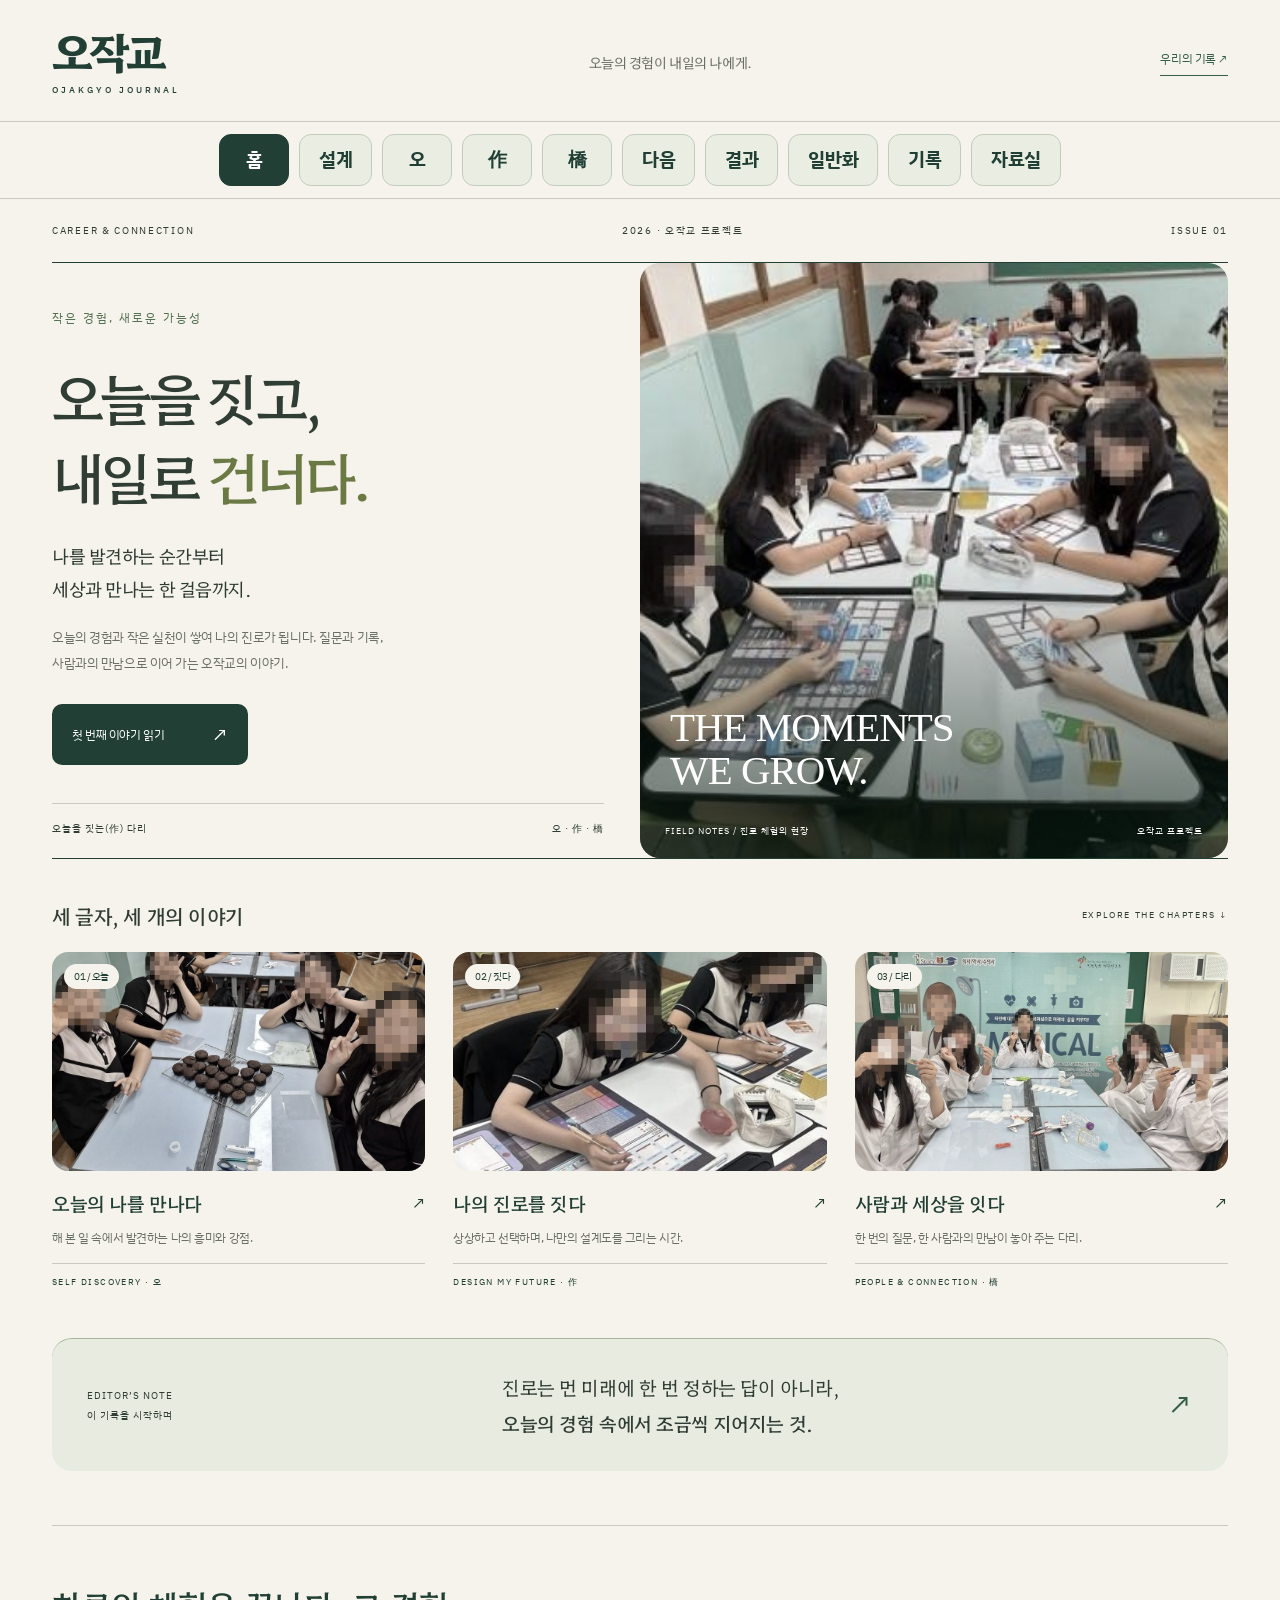
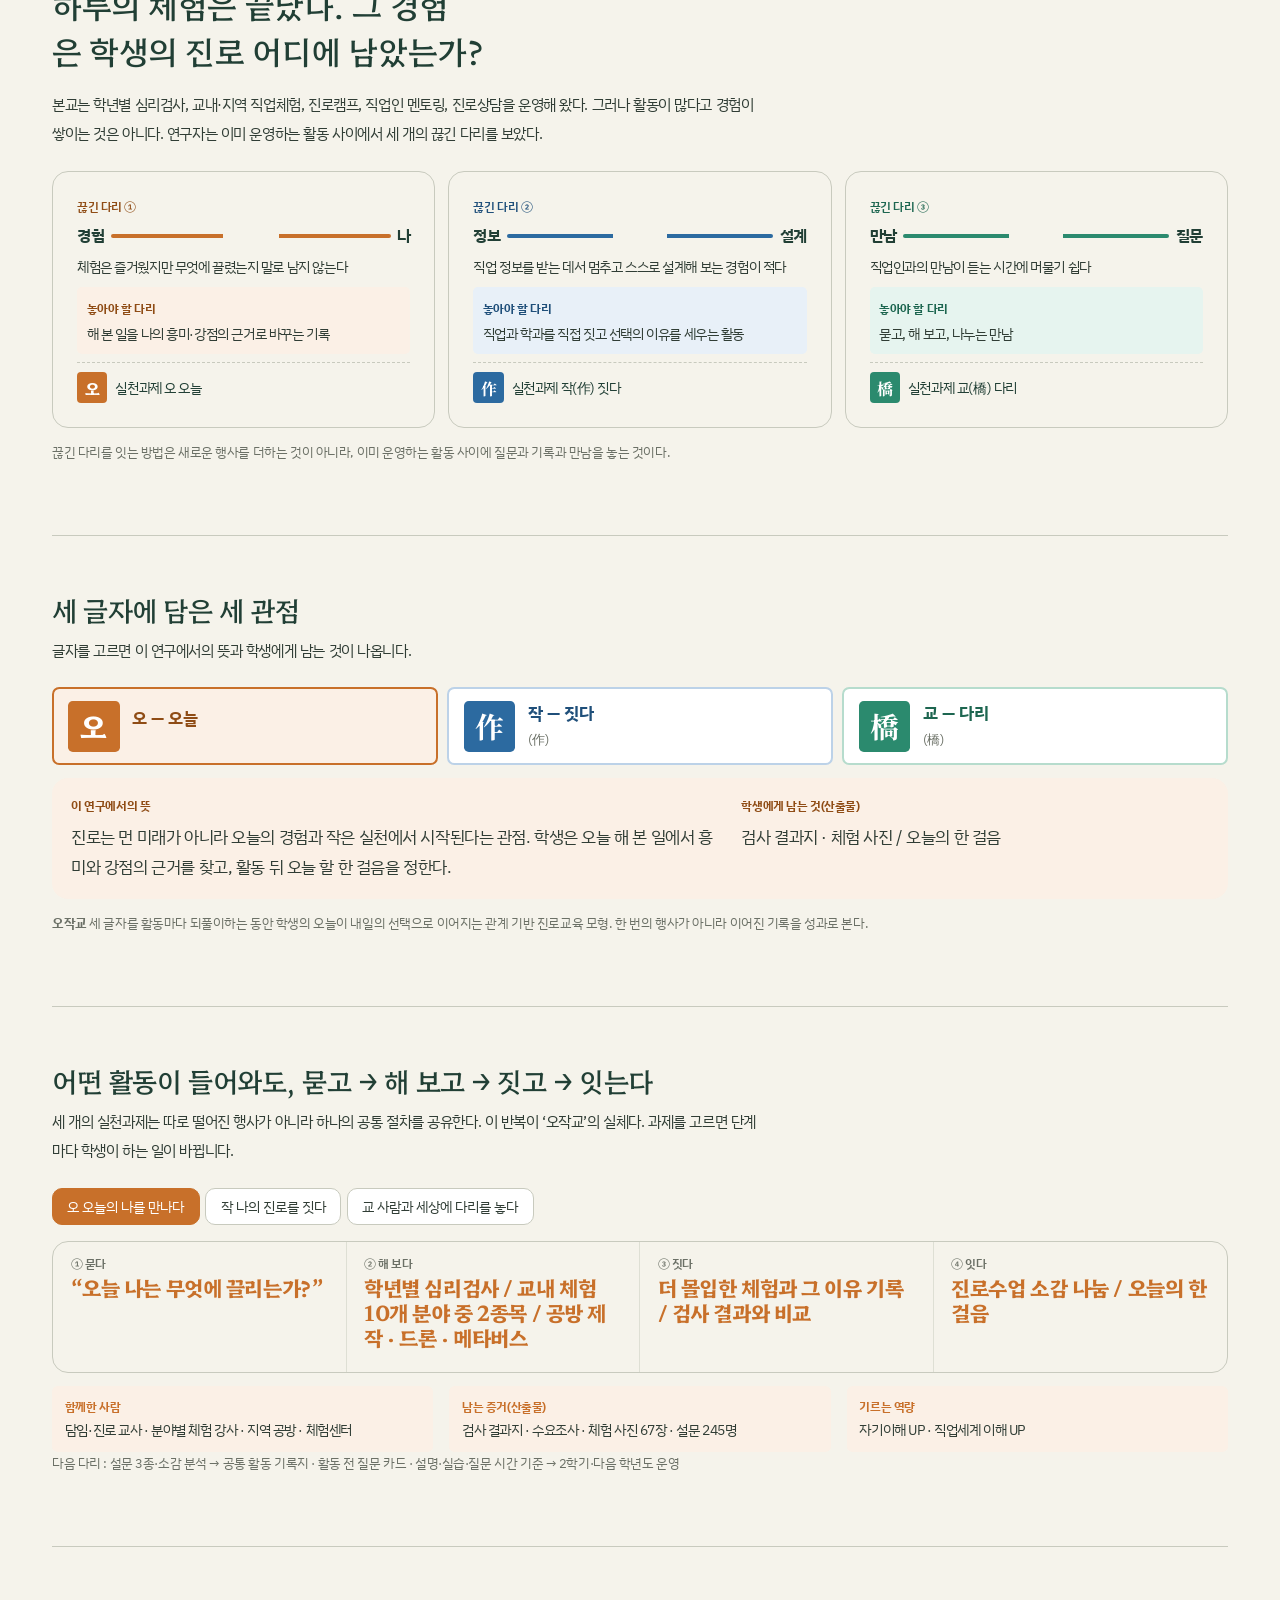
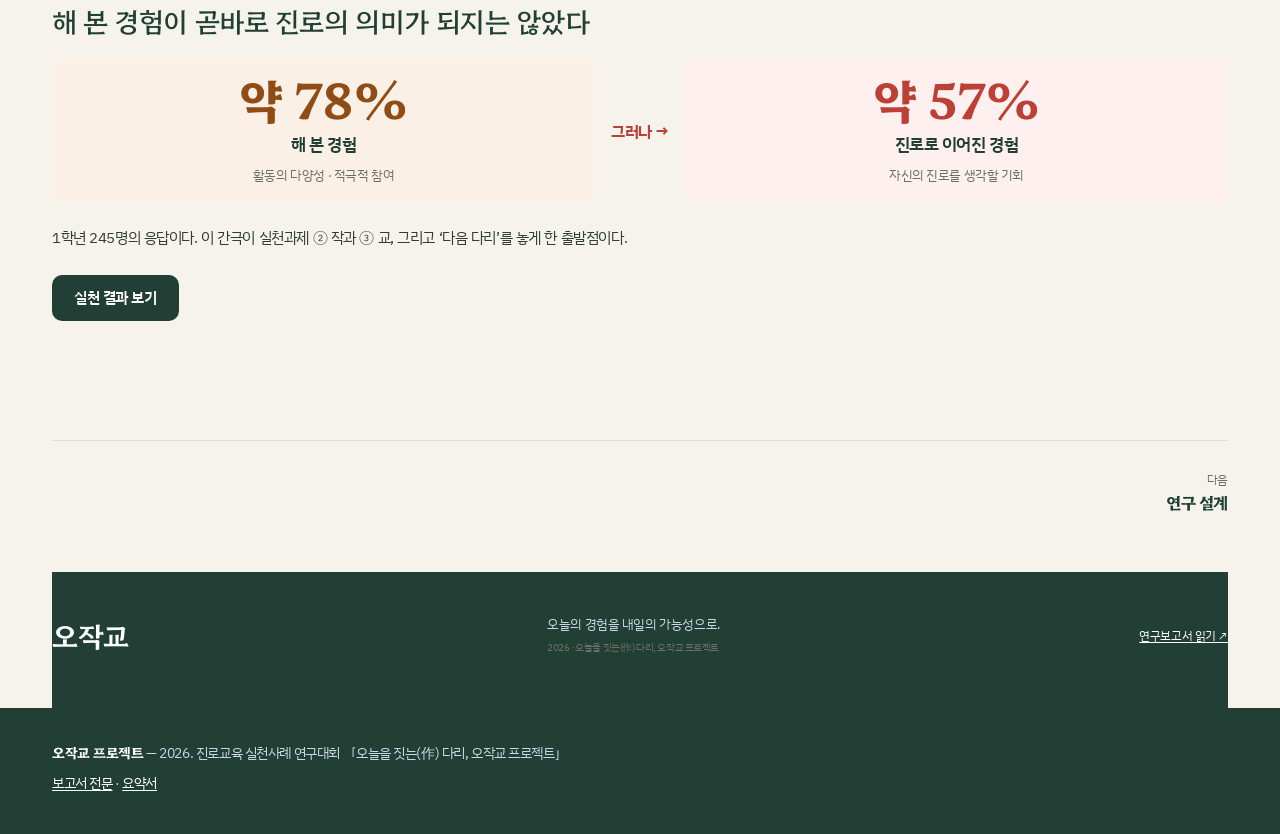
==== commit 0d1804b2: "Add files via upload" ====
--- a/index.html
+++ b/index.html
@@ -1229,7 +1229,7 @@
   <details class="fold"><summary>부록 5 · 2026 오작교 운영 일정</summary><div><div class="tw"><table class="map4"><thead><tr><th>시기</th><th>활동</th><th>대상</th><th>오작교</th><th>근거 자료</th><th>상태</th></tr></thead><tbody><tr><td>3. 18.</td><td>학년별 표준화 심리검사</td><td>1~3학년</td><td>오</td><td>실시 계획 ·<br>수정 공문</td><td>실시</td></tr><tr><td>1학기</td><td>진로활동 수요조사</td><td>전교생</td><td>오</td><td>설문 문항</td><td>실시</td></tr><tr><td>3~7월</td><td>진로진학상담 118건</td><td>희망 학생</td><td>오</td><td>상담표</td><td>실시</td></tr><tr><td>4. 29.</td><td>○○ 문화역사 체험(6개 주제 코스)</td><td>1학년</td><td>교</td><td>수정 운영계획</td><td>계획</td></tr><tr><td>4. 30.</td><td>미디어 문화 체험(9개 교과 연계)</td><td>1학년</td><td>교</td><td>수정 운영계획</td><td>계획</td></tr><tr><td>5. 18.~26.</td><td>직업체험 사전 안내 · 안전교육</td><td>1학년</td><td>오</td><td>운영계획</td><td>계획</td></tr><tr><td>6. 4.</td><td>찾아오는 진로직업체험(10개 분야)</td><td>1학년</td><td>오</td><td>결과보고서 ·<br>사진</td><td>실시</td></tr><tr><td>6. 12.</td><td>지역 체험처 사전답사</td><td>교사</td><td>오</td><td>답사 결과보고서</td><td>실시</td></tr><tr><td>7. 1.~2.</td><td>찾아가는 진로탐색(공방 ·<br>체험센터)</td><td>1학년</td><td>오</td><td>정산<br>보고 · 사진</td><td>실시</td></tr><tr><td>7. 7.</td><td>학년별 진로캠프(4차시)</td><td>2·3학년</td><td>작</td><td>결과보고서 ·<br>설문</td><td>실시</td></tr><tr><td>7. 7.</td><td>교과 연계 북콘서트</td><td>1학년</td><td>교</td><td>운영계획</td><td>계획</td></tr><tr><td>7. 15.~16.</td><td>자유학기제 운영 만족도 조사</td><td>1학년</td><td>다음</td><td>결과 공문</td><td>실시</td></tr><tr><td>8. 26.</td><td>직업인 진로멘토링(10개 직업군)</td><td>2·3학년</td><td>교</td><td>결과보고서 ·<br>설문</td><td>실시</td></tr><tr><td>8. 28.</td><td>학교로 찾아가는 진로탐색 강연</td><td>1학년</td><td>교</td><td>신청서 · 사진</td><td>실시</td></tr><tr><td>10.13.~11.6.</td><td>2학기 독서진흥 프로그램</td><td>전교생</td><td>교</td><td>운영계획</td><td>예정</td></tr><tr><td>12.10.(희망)</td><td>내일(Job)을 만나는 교실</td><td>3학년</td><td>오</td><td>사전 수요조사</td><td>예정</td></tr></tbody></table></div><p class="note">※ 실시: 결과보고서 · 설문 · 사진 등 실행 자료가 확인된 활동 / 계획: 운영계획만 확인된 활동 /</p><p class="note">예정: 10월 1일 이후 일정. 오작교 칸은 그 활동이 주로 잇는 다리를 표시하였다.</p></div></details><details class="fold"><summary>부록 6 · 검사 · 수요조사 · 진로상담 운영</summary><div><h4 style="margin:1rem 0 .3rem">1 학년별 표준화 심리검사(3. 18.)</h4><div class="tw"><table class="map4"><thead><tr><th>검사</th><th>대상</th><th>시간</th><th>시행</th><th>오작교에서 이어 묻는 질문</th></tr></thead><tbody><tr><td>학습종합검사(WISE)</td><td>1학년</td><td>45분</td><td>2교시</td><td>어떤 방식으로 배울 때<br>몰입하는가?</td></tr><tr><td>성격강점검사(CST-A)</td><td>2학년</td><td>45분</td><td>1교시</td><td>나의 강점은 어떤 일에서<br>드러나는가?</td></tr><tr><td>종합진로적성검사<br>(CATA 적성 +<br>Holland)</td><td>3학년</td><td>90분</td><td>1~2교시</td><td>나의 흥미 유형은 어떤<br>학과로 이어지는가?</td></tr><tr><td>진로(직업)심리검사</td><td>희망 학생</td><td>20~40분</td><td>수시·방학</td><td>커리어넷 · 워크넷 결과로<br>상담 신청</td></tr></tbody></table></div><h4 style="margin:1rem 0 .3rem">2 진로활동 수요조사 문항 구성</h4><div class="tw"><table class="map4"><thead><tr><th>문항</th><th>선택지</th></tr></thead><tbody><tr><td>희망 진로활동</td><td>심리검사 · 상담 · 정보 제공 · 직업 체험 · 창업가정신 교육 / 체험<br>방식(직업인 강의 · 캠프 · 학과 탐방 등)</td></tr><tr><td>체험 희망 분야</td><td>행정 · 보건의료 · 문화예술 · 법률 · IT · 요리 · 기계건설 ·<br>교육 · 신산업(로봇, AI) 등 12개</td></tr><tr><td>상담 희망 분야</td><td>검사 결과 해석 · 진학 정보 · 직업 정보 · 학습 고민 · 학교생활<br>고민(바라는 활동은 서술형)</td></tr></tbody></table></div><h4 style="margin:1rem 0 .3rem">3 1학기 진로진학상담 운영 현황(3. 9.~7. 20.)</h4><div class="tw"><table class="map4"><thead><tr><th>구분</th><th>1학년</th><th>2학년</th><th>3학년</th><th>합계</th><th>영역(진학 / 진로 / 기타)</th></tr></thead><tbody><tr><td>상담 건수</td><td>111</td><td>2</td><td>5</td><td>118</td><td>6 / 111 / 1</td></tr><tr><td>월별</td><td colspan="5">3월 5건 · 4월 28건 · 5월 26건 · 6월 39건 · 7월 20건</td></tr></tbody></table></div><p class="note">※ 상담표 쪽별 합계(20 · 20 · 20 · 20 · 20 · 18건)의 합은 연번과 같은 118건이다.</p></div></details><details class="fold"><summary>부록 7 · 찾아오는 진로직업체험 10개 분야</summary><div><div class="tw"><table class="map4"><thead><tr><th>구분</th><th>운영 내용</th></tr></thead><tbody><tr><td>일시 · 대상</td><td>2026. 6. 4.(목) 1~4교시 · 1학년 전체(계획 270명) · 교실 9곳과 컴퓨터실</td></tr><tr><td>방법</td><td>1인 2종목, 종목당 2시간(1차시 직업 탐색 · 2차시 직업 체험과 진로평가서<br>작성)</td></tr><tr><td>안전 · 사후</td><td>사전 안내 · 안전교육(5. 18.~26.), 당일 조회 안전교육, 체험 소감<br>나누기(6. 8.~12., 계획)</td></tr></tbody></table></div><div class="tw"><table class="map4"><thead><tr><th>분야</th><th>체험 직업</th><th>1차시 — 알아보기</th><th>2차시 — 직접 해 보기</th></tr></thead><tbody><tr><td>메디컬</td><td>의사 · 약사 ·<br>수의사 · 간호사</td><td>히포크라테스 선서, 의료<br>직업의 영역</td><td>진료 체험 · 처방전 작성</td></tr><tr><td>공무원</td><td>경찰 · 과학수사대</td><td>경찰 · 과학수사 ·<br>119구조대 이해</td><td>범죄 상황극 · 지문 채취</td></tr><tr><td>뷰티</td><td>조향사</td><td>향의 종류와 조향사의 일</td><td>향수 만들기</td></tr><tr><td>요식</td><td>쇼콜라티에</td><td>도구 소개와 사용법</td><td>수제 몰드 초콜릿</td></tr><tr><td>감성디자인</td><td>토탈공예</td><td>공예 분야와 자격</td><td>비누 · 감성조명 만들기</td></tr><tr><td>항공</td><td>조종사 · 승무원</td><td>항공 직업과 관련 학과</td><td>T50 훈련기 조립 ·<br>승무원 체험</td></tr><tr><td>연예</td><td>마술사</td><td>마술 도구와 공연의 원리</td><td>마술 체험 · 발표</td></tr><tr><td>건축</td><td>건축 ·<br>실내디자이너</td><td>공간을 만드는 직업 탐색</td><td>미니어처 가구 · 실내<br>디자인</td></tr><tr><td>요식</td><td>제과제빵사</td><td>도구와 재료 알아보기</td><td>머핀 만들기</td></tr><tr><td>4차산업</td><td>메타버스</td><td>메타버스 기술과 콘텐츠</td><td>VR 콘텐츠 만들기</td></tr></tbody></table></div><div class="tw"><table class="map4"><thead><tr><th>체험 후 만족도 조사 · 소감문 양식(운영계획 첨부)</th><th>응답 방식</th></tr></thead><tbody><tr><td>① 직업체험 프로그램 만족도 ② 강사 만족도 ③ 진로에 도움이<br>되었는가</td><td>5단계(매우 만족~매우<br>불만)</td></tr><tr><td>가장 좋았던 점 / 체험으로 알게 된 점과 느낀 점</td><td>서술형</td></tr></tbody></table></div><p class="note">※ 운영계획(5718)과 결과보고서(6. 4.) 요약. 종목마다 탐색 영상 → 관련 학과 안내 → 체험 →</p><p class="note">진로평가서 순으로 진행하였다.</p></div></details><details class="fold"><summary>부록 8 · 찾아가는 진로탐색과 교과 연계</summary><div><div class="tw"><table class="map4"><thead><tr><th>구분</th><th>7. 1.(수)</th><th>7. 2.(목)</th><th>운영</th></tr></thead><tbody><tr><td>○○ 문화의<br>거리 공방</td><td>1~4반</td><td>5~9반</td><td>공방 2종 체험, 진로 2시간 + 교과 연계<br>1시간</td></tr><tr><td>미래진로직업<br>체험센터</td><td>5~9반</td><td>1~4반</td><td>드론 · 3D 프린팅 · VR 등, 진로 2시간 +<br>교과 연계 1시간</td></tr></tbody></table></div><div class="tw"><table class="map4"><thead><tr><th>체험처</th><th>체험 내용</th></tr></thead><tbody><tr><td>문화의 거리 공방<br>10곳</td><td>우드아로마 디퓨저 · 캘리그라피 아크릴무드등 · 아로마발포 세라믹 ·<br>간식접시 · 은팔찌 · 타일도마 · 글라스아트 썬캐처 ·<br>가죽카드지갑 · 나만의 향수 · 민화탁상시계</td></tr><tr><td>미래진로직업<br>체험센터</td><td>드론축구 · 드론촬영 · 3D 프린팅 · VR · 크리에이터 · 로봇코딩 ·<br>메타버스</td></tr></tbody></table></div><div class="tw"><table class="map4"><thead><tr><th>교과</th><th>교과 연계 지도 내용(운영계획)</th><th>교과</th><th>교과 연계 지도 내용(운영계획)</th></tr></thead><tbody><tr><td>국어</td><td>생성형 AI 기술의 장단점 글쓰기</td><td>미술</td><td>지역 문화예술 현장 경험</td></tr><tr><td>영어</td><td>영어로 알아보는 미래 직업</td><td>정보</td><td>디지털 기술과 나의 진로 설계</td></tr><tr><td>과학</td><td>4차 산업혁명과 미래 직업 탐색</td><td>도덕</td><td>공동체 예절과 직업 윤리</td></tr><tr><td>사회</td><td>○○의 사회 · 문화 살펴보기</td><td>수학</td><td>원목 트레이 넓이 구하기</td></tr><tr><td>기술·가정</td><td>자립 실습, 기술 혁신과 문제 해결</td><td>진로와 직업</td><td>적성에 맞는 진로 · 직업 탐색</td></tr></tbody></table></div><div class="tw"><table class="map4"><thead><tr><th>답사 · 안전 · 사후</th><th>운영</th></tr></thead><tbody><tr><td>사전답사(6. 12.)</td><td>이동 시간(체험센터 약 30분, 문화의 거리 약 25분)과 15개 점검 항목<br>모두 적합</td></tr><tr><td>사전 안전교육</td><td>1차 6. 22. · 2차 6. 29. 조회 시간 담임 실시, 출발 당일 3차<br>안전교육과 인원 점검</td></tr><tr><td>사후 활동</td><td>담임교사의 체험 소감문 작성 지도, 교과 연계 1시간 수업, 7월 15~16일<br>만족도 조사(부록 13)</td></tr></tbody></table></div></div></details><details class="fold"><summary>부록 9 · 학년별 진로캠프 차시별 운영안</summary><div><div class="tw"><table class="map4"><thead><tr><th>운영</th><th>2026. 7. 7.(화) 1~4교시, 2·3학년 각 9학급. 전문업체 강사가 1학급씩 맡고<br>교과 교사가 함께 임장(학교 자율사업 예산)</th></tr></thead><tbody></tbody></table></div><div class="tw"><table class="map4"><thead><tr><th>차시</th><th>2학년 「놀이로 배우는 진로교실」</th><th>3학년 「미래를 준비하는 진로교실」</th></tr></thead><tbody><tr><td>1</td><td>액션카드 탐색 — 우리 반 홀랜드 유형<br>분석, 48종 직무 액션카드를 흥미와 적성에<br>따라 분류</td><td>계열과 학과 탐색 — 초성 퀴즈로 학과<br>사전의 7개 계열 · 128개 학과 특징 알기</td></tr><tr><td>2</td><td>액션카드 퀴즈 — 미션과 퀴즈로 홀랜드<br>유형과 직업 · 직무의 관계 익히기</td><td>학과사전 미션 · 나만의 대학교 — 학과<br>통계로 트렌드 읽기, 선호 학과로 대학<br>꾸리기</td></tr><tr><td>3</td><td>액션 네트워크 — 액터 카드 24종과 장소<br>카드 24장으로 사람들의 욕구와 직업의<br>생성 · 확산 이해</td><td>선택과목 소개 — 2022 개정 교육과정의<br>교과별 선택과목과 관련 학과 퀴즈</td></tr><tr><td>4</td><td>미래직업 창직 — 장소 · 키워드 ·<br>욕구 · 직무를 엮어 새 직업을 짓고<br>그림으로 표현</td><td>고교학점제 과목 설계 — 제도 이해, 선호<br>학과에 맞춘 선택과목 설계서 작성</td></tr></tbody></table></div><div class="tw"><table class="map4"><thead><tr><th>학년</th><th>결과보고서의 학습 목표</th></tr></thead><tbody><tr><td>2학년</td><td>홀랜드 이론의 특징을 알고, 직업 세계의 종류와 특성을 설명하며, 강점별 선호<br>직업을 찾고 창업 · 창작을 직접 해 본다.</td></tr><tr><td>3학년</td><td>7개 계열과 128개 학과의 특징을 이해하고, 고교학점제의 교육과정 · 평가 · 과목<br>선택을 알며, 선택과목 설계로 고교학점제를 대비하는 자신감을 얻는다.</td></tr></tbody></table></div><div class="tw"><table class="map4"><thead><tr><th>운영 지침(운영계획)</th><th>2학기에 더할 점(오작교)</th></tr></thead><tbody><tr><td>강사 1인 1학급 전담, 차시별 주제는 강사<br>재량으로 재배열 가능</td><td>차시마다 ‘선택의 이유’를 한 줄로 남기기</td></tr><tr><td>활동 전 사전교육으로 운영 취지와 안전 안내</td><td>활동 전 질문 카드(부록 2) 작성</td></tr><tr><td>활동 후 만족도 조사로 피드백 수집(6문항)</td><td>결과를 원자료로 다시 계산(부록 12)</td></tr></tbody></table></div><p class="note">※ 2학년의 창직 활동지와 3학년의 과목 설계 책자를 부록 3의 설계서로 이어 쓰게 하여, 캠프</p><p class="note">하루의 산출물이 2학기 진로 수업과 상담의 자료가 되게 한다.</p></div></details><details class="fold"><summary>부록 10 · 직업인 진로멘토링 10개 직업군</summary><div><div class="tw"><table class="map4"><thead><tr><th>운영</th><th>2026. 8. 26.(수) · 3학년 1~2교시, 2학년 3~4교시 · 희망한 2개 직업군에<br>1시간씩 참여 · 직업인 강사 10명 · 다음 날 조회 시간 소감문 작성(계획)</th></tr></thead><tbody></tbody></table></div><div class="tw"><table class="map4"><thead><tr><th>직업군</th><th>멘토링 내용(결과보고서 요약)</th><th>알아보는 역량</th></tr></thead><tbody><tr><td>AI 인공지능</td><td>생활과 산업 속 AI 사례, 개발자 · 데이터<br>전문가의 역할</td><td>디지털 역량</td></tr><tr><td>K-pop 댄스</td><td>K-POP 산업 구조, 댄서 · 안무가의 활동 분야</td><td>표현력 · 협업</td></tr><tr><td>게임개발자</td><td>기획부터 출시까지의 제작 과정과 관련 직무</td><td>논리적 사고 ·<br>창의력</td></tr><tr><td>레진공예가</td><td>레진공예의 활용 분야와 공예 창업</td><td>색채 감각 · 디자인</td></tr><tr><td>마술사</td><td>공연 준비 과정과 공연 콘텐츠 제작</td><td>소통 · 표현력 ·<br>집중력</td></tr><tr><td>바리스타</td><td>원두와 커피 제조, 매장 운영과 외식 산업</td><td>고객 서비스</td></tr><tr><td>쇼콜라티에</td><td>초콜릿 원료와 제조 과정, 제품 개발</td><td>섬세함 · 디자인</td></tr><tr><td>파티시에</td><td>제과 · 제빵 분야와 위생 관리, 디저트 산업</td><td>제품 개발 · 위생</td></tr><tr><td>퍼스널컬러전문가</td><td>피부톤 · 머리색에 맞는 색 분석과 상담</td><td>색채 분석 · 상담</td></tr><tr><td>퍼퓸디자이너</td><td>향의 종류와 조합, 향수 제품 기획</td><td>후각 감각 · 기획력</td></tr></tbody></table></div><div class="tw"><table class="map4"><thead><tr><th>단계</th><th>운영 방법</th></tr></thead><tbody><tr><td>직업군 섭외</td><td>학생의 진로 희망 수요를 바탕으로 가장 가까운 분야의 직업인에게 강연<br>의뢰(학교 진로교육 운영계획)</td></tr><tr><td>희망 분야 선택</td><td>10개 직업군 가운데 1 · 2희망을 신청, 학년별로 같은 교실 배치(3학년 2층,<br>2학년 3층, 퍼퓸디자이너는 진로활동실)</td></tr><tr><td>소감문 양식</td><td>만나 본 직업 1 · 2와 강연 내용, 배운 점 · 느낀 점, 나의 진로와 연결해<br>생각한 것</td></tr><tr><td>모니터링 설문</td><td>5점 척도 7문항과 개선점 · 운영 전반 의견(서술), 결과는 부록 14</td></tr></tbody></table></div></div></details><details class="fold"><summary>부록 11 · 1학년 교과 연계 체험과 북콘서트</summary><div><h4 style="margin:1rem 0 .3rem">1 ○○ 문화역사 체험(4. 29., 계획) — 6개 주제 코스</h4><div class="tw"><table class="map4"><thead><tr><th>주제</th><th>주요 코스(수정 운영계획)</th></tr></thead><tbody><tr><td>민주주의의 길</td><td>○○대 6월 항쟁 격전지 → 6월 항쟁비 → 김영철 열사 생가 → ○○YMCA</td></tr><tr><td>평화와 통일의 길</td><td>여순역사관 → 여순 10 · 19 평화공원 → 여순항쟁탑</td></tr><tr><td>자주독립의 길</td><td>충무사 → ○○왜성 → ○○ 정유재란 역사공원</td></tr><tr><td>근대도시의 길</td><td>○○역 → 철도관사마을 · 철도마을박물관 → 매산등 근대 유적</td></tr><tr><td>전통문화의 길</td><td>연자루 · 팔마비 → ○○부읍성 → ○○향교 → 옥천서원 → ○○대 박물관</td></tr><tr><td>문학의 길</td><td>○○고 문학비 → ○○문학관(정채봉관 · 김승옥관) → ○○가주제공원</td></tr></tbody></table></div><h4 style="margin:1rem 0 .3rem">2 미디어 문화 체험(4. 30., 계획) — 9개 교과 연계 과제</h4><div class="tw"><table class="map4"><thead><tr><th>교과</th><th>과제</th><th>교과</th><th>과제</th><th>교과</th><th>과제</th></tr></thead><tbody><tr><td>국어</td><td>인물의<br>아름다움을 시로</td><td>사회</td><td>영화 속 사회 문제</td><td>과학</td><td>과학 탐구 보고서</td></tr><tr><td>도덕</td><td>공동체 예절 탐구</td><td>정보</td><td>인물<br>정보(데이터) 탐구</td><td>수학</td><td>영화 속<br>수학 공식</td></tr><tr><td>미술</td><td>장면을 명화로<br>재해석</td><td>영어</td><td>영화로 익히는 단어</td><td>기술·가정</td><td>기술의 활용 사례</td></tr></tbody></table></div><h4 style="margin:1rem 0 .3rem">3 교과 연계 북콘서트(7. 7., 계획)와 진로탐색 강연(8. 28.)</h4><div class="tw"><table class="map4"><thead><tr><th>구분</th><th>내용</th></tr></thead><tbody><tr><td>북콘서트 구성</td><td>책노래 5곡(『시인 동주』 · 『아몬드』 등), 북퀴즈, 역할낭독극, 독서<br>스피드퀴즈, 권장 도서 소개</td></tr><tr><td>진로 토크</td><td>독서와 진로 – 책으로 이룬 나의 꿈: ① 독서와 학업 ② 사회 진출<br>③ 직업 창출</td></tr><tr><td>진로탐색 강연</td><td>교육지원청 프로그램 「내 꿈에 한걸음 더 가까이」 · 1학년 · 시청각실 ·<br>8월 28일 실시</td></tr></tbody></table></div></div></details><details class="fold"><summary>부록 12 · 진로캠프 만족도 원자료와 재계산</summary><div><h4 style="margin:1rem 0 .3rem">A 2학년(247명 응답) — 「놀이로 배우는 진로교실」</h4><div class="tw"><table class="map4"><thead><tr><th>문항</th><th>5</th><th>4</th><th>3</th><th>2</th><th>1</th><th>합계</th><th>긍정률</th><th>평균</th><th>환산값</th></tr></thead><tbody><tr><td>특기 · 적성<br>개발 도움</td><td>182</td><td>58</td><td>7</td><td>0</td><td>0</td><td>247</td><td>97.2%</td><td>4.71</td><td>94.2%</td></tr><tr><td>향후 진로 선택 도움</td><td>182</td><td>53</td><td>12</td><td>0</td><td>0</td><td>247</td><td>95.1%</td><td>4.69</td><td>93.8%</td></tr><tr><td>운영의 흥미</td><td>202</td><td>41</td><td>4</td><td>0</td><td>0</td><td>247</td><td>98.4%</td><td>4.80</td><td>96.0%</td></tr><tr><td>강사 친절 · 유익</td><td>219</td><td>26</td><td>2</td><td>0</td><td>0</td><td>247</td><td>99.2%</td><td>4.88</td><td>97.6%</td></tr><tr><td>전반적 만족</td><td>192</td><td>50</td><td>5</td><td>0</td><td>0</td><td>247</td><td>98.0%</td><td>4.76</td><td>95.1%</td></tr><tr><td>재참여 희망</td><td>187</td><td>50</td><td>10</td><td>0</td><td>0</td><td>247</td><td>96.0%</td><td>4.72</td><td>94.3%</td></tr></tbody></table></div><h4 style="margin:1rem 0 .3rem">B 3학년(258명 응답) — 「미래를 준비하는 진로교실」</h4><div class="tw"><table class="map4"><thead><tr><th>문항</th><th>5</th><th>4</th><th>3</th><th>2</th><th>1</th><th>합계</th><th>긍정률</th><th>평균</th><th>환산값</th></tr></thead><tbody><tr><td>특기 · 적성<br>개발 도움</td><td>188</td><td>52</td><td>17</td><td>1</td><td>0</td><td>258</td><td>93.0%</td><td>4.66</td><td>93.1%</td></tr><tr><td>향후 진로 선택 도움</td><td>188</td><td>52</td><td>17</td><td>1</td><td>0</td><td>258</td><td>93.0%</td><td>4.66</td><td>93.1%</td></tr><tr><td>운영의 흥미</td><td>191</td><td>45</td><td>22</td><td>0</td><td>0</td><td>258</td><td>91.5%</td><td>4.66</td><td>93.1%</td></tr><tr><td>강사 친절 · 유익</td><td>216</td><td>35</td><td>7</td><td>0</td><td>0</td><td>258</td><td>97.3%</td><td>4.81</td><td>96.2%</td></tr><tr><td>전반적 만족</td><td>193</td><td>53</td><td>12</td><td>0</td><td>0</td><td>258</td><td>95.3%</td><td>4.70</td><td>94.0%</td></tr><tr><td>재참여 희망</td><td>192</td><td>38</td><td>28</td><td>0</td><td>0</td><td>258</td><td>89.1%</td><td>4.64</td><td>92.7%</td></tr></tbody></table></div><p class="note">※ 5 = 매우 그렇다(매우 만족) … 1 = 매우 그렇지 않다. 긍정률 = (5점 + 4점) ÷ 합계, 평균</p><p class="note">= 점수 × 빈도의 합 ÷ 합계. 결과보고서의 ‘만족도 백분위 환산’은 5점 평균을 100점으로 바꾼</p><p class="note">값이다(예: 2학년 전반적 만족 4.76 ÷ 5 = 95.1%). 3학년 1 · 2번 문항은 빈도 분포가 같아 원자료</p><p class="note">확인이 필요하다. 두 학년 모두 강사 친절 · 유익과 전반적 만족이 가장 높았고, 3학년 재참여</p><p class="note">희망(89.1%, 보통 28명)이 상대적으로 낮아 2학기에는 학과 · 과목 탐색을 관심별 상담(부록 3)으로</p><p class="note">잇는다.</p></div></details><details class="fold"><summary>부록 13 · 1학년 자유학기제 만족도 조사 결과</summary><div><div class="tw"><table class="map4"><thead><tr><th>조사</th><th>2026. 7. 15.~16. · 네이버 폼 · 1학년 재적 267명 중 245명 응답(91.8%) ·<br>5점 척도 8문항, 원문은 정수 백분율</th></tr></thead><tbody></tbody></table></div><div class="tw"><table class="map4"><thead><tr><th>번호</th><th>문항</th><th>1</th><th>2</th><th>3</th><th>4</th><th>5</th><th>긍정</th><th>부정</th></tr></thead><tbody><tr><td>1</td><td>학교의 프로그램이나 활동이<br>다양하다</td><td>2</td><td>4</td><td>16</td><td>27</td><td>51</td><td>약 78%</td><td>6%</td></tr><tr><td>2</td><td>학교 교육을 통해 나의 진로를<br>생각해 볼 수 있었다</td><td>6</td><td>10</td><td>27</td><td>23</td><td>34</td><td>약 57%</td><td>16%</td></tr><tr><td>3</td><td>수업 시간에 적극적으로 참여하였다</td><td>2</td><td>2</td><td>18</td><td>24</td><td>54</td><td>약 78%</td><td>4%</td></tr><tr><td>4</td><td>시험 부담에서 벗어나 하고 싶은<br>활동을 할 시간이 있었다</td><td>5</td><td>5</td><td>21</td><td>20</td><td>49</td><td>약 69%</td><td>10%</td></tr><tr><td>5</td><td>찾아가는 진로탐색에서 체험한<br>프로그램에 만족한다</td><td>5</td><td>6</td><td>22</td><td>24</td><td>43</td><td>약 67%</td><td>11%</td></tr><tr><td>6</td><td>강사는 친절하고 이해하기 쉽게<br>설명하였다</td><td>2</td><td>4</td><td>20</td><td>26</td><td>48</td><td>약 74%</td><td>6%</td></tr><tr><td>7</td><td>탑승한 버스는 안전하고 깨끗했다</td><td>2</td><td>3</td><td>12</td><td>20</td><td>63</td><td>약 83%</td><td>5%</td></tr><tr><td>8</td><td>찾아가는 진로탐색은 나의 진로<br>탐색에 도움이 되었다</td><td>5</td><td>8</td><td>27</td><td>18</td><td>42</td><td>약 60%</td><td>13%</td></tr></tbody></table></div><div class="tw"><table class="map4"><thead><tr><th>학교 종합 평가(결과 공문 요지)</th><th>연구자의 해석(오작교 관점)</th></tr></thead><tbody><tr><td>만족도가 전반적으로 높고, 참여형 · 체험 중심<br>활동과 시험 부담 완화에 대한 긍정적 의견이<br>많았다.</td><td>진로 의미 문항(2번 약 57%, 8번 약 60%)이<br>운영 · 만족 문항보다 낮고 부정 응답도 가장<br>많았다(16%, 13%).</td></tr></tbody></table></div><p class="note">※ 1 = 전혀 그렇지 않다, 2 = 그렇지 않다, 3 = 보통이다, 4 = 그렇다, 5 = 매우 그렇다(단위</p><p class="note">%). 원문이 정수 백분율만 제시하여 긍정(4 + 5) · 부정(1 + 2)은 근삿값이며 인원으로 역산하지</p><p class="note">않았다. 음영은 진로 의미를 묻는 문항이다.</p></div></details><details class="fold"><summary>부록 14 · 직업인 멘토링 만족도와 학생 의견</summary><div><div class="tw"><table class="map4"><thead><tr><th>번호</th><th>문항</th><th>5</th><th>4</th><th>3</th><th>2</th><th>1</th><th>합계</th><th>긍정률</th><th>평균</th></tr></thead><tbody><tr><td>1</td><td>진로설계에 도움이 된다</td><td>150</td><td>165</td><td>157</td><td>36</td><td>12</td><td>520</td><td>60.6%</td><td>3.78</td></tr><tr><td>2</td><td>강사가 친절하게 안내했다</td><td>204</td><td>206</td><td>97</td><td>7</td><td>5</td><td>519</td><td>79.0%</td><td>4.15</td></tr><tr><td>3</td><td>PPT 등 다양한 매체를 활용했다</td><td>198</td><td>196</td><td>102</td><td>10</td><td>3</td><td>509</td><td>77.4%</td><td>4.13</td></tr><tr><td>4</td><td>강의 내용에 만족한다</td><td>194</td><td>172</td><td>119</td><td>24</td><td>9</td><td>518</td><td>70.7%</td><td>4.00</td></tr><tr><td>5</td><td>강사의 직업 전문성에 만족한다</td><td>184</td><td>192</td><td>127</td><td>11</td><td>5</td><td>519</td><td>72.4%</td><td>4.04</td></tr><tr><td>6</td><td>흥미를 가지고 참여했다</td><td>173</td><td>147</td><td>156</td><td>34</td><td>8</td><td>518</td><td>61.8%</td><td>3.86</td></tr><tr><td>7</td><td>프로그램이 계속되기를 바란다</td><td>204</td><td>165</td><td>109</td><td>29</td><td>12</td><td>519</td><td>71.1%</td><td>4.00</td></tr></tbody></table></div><p class="note">※ 결과표의 표기 응답자는 519명이나 1번(520명), 3번(509명), 4 · 6번(518명) 문항의 빈도 합계가</p><p class="note">달라 문항별 합계를 분모로 한 참고치로 계산하였다. 음영은 진로 의미와 참여를 묻는 문항이다.</p><div class="tw"><table class="map4"><thead><tr><th>구분</th><th>학생 의견(결과표 원문)</th></tr></thead><tbody><tr><td>개선되었으면<br>하는 점</td><td>“시간이 좀 더 많았으면 좋겠고 직접 체험을 했으면 좋겠다.”<br>“실습을 더 많이 하고 이론 강의를 줄였으면 좋겠다.”<br>“영상만 보거나 강의만 들어서 흥미가 떨어지고 지루했다.”<br>“체험 직업이 좀 더 다양했으면 좋겠다.”<br>(결과표 정리: 대부분의 학생들이 직접 참여하고 체험하기를 원함)</td></tr><tr><td>운영 전반에<br>대한 말</td><td>“진로에 대해 도움이 된 것 같다.” “내 진로를 찾아갈 수 있는 계기가 되었다.”<br>“체험 활동이었으면 더 좋겠다.” “체험을 하면 더 좋을 것 같고 시간이 너무<br>짧다.”</td></tr></tbody></table></div><div class="tw"><table class="map4"><thead><tr><th>오작교의 개선</th><th>반영한 도구</th></tr></thead><tbody><tr><td>듣는 만남 → 묻고 해 보는 만남</td><td>사전 질문 전달, 설명 · 실습 · 질문 시간 협의와 실제 시간<br>기록(부록 2)</td></tr><tr><td>만족 → 진로설계로 잇기</td><td>만남 뒤 ‘달라진 생각과 다음 걸음’ 기록, 2~4주 뒤<br>점검(부록 1 · 4)</td></tr></tbody></table></div></div></details><details class="fold"><summary>부록 15 · 학생 소감 ① 2학년 진로캠프</summary><div><div class="tw"><table class="map4"><thead><tr><th>출처</th><th>7월 7일 2학년 진로캠프 결과보고서의 ‘특히 좋았거나 유익했던 내용’ 서술(수록<br>소감)에서 발췌하였다. 맞춤법은 원문을 따르고, 긴 문장은 ‘…’로 줄였다.</th></tr></thead><tbody></tbody></table></div><div class="tw"><table class="map4"><thead><tr><th>범주</th><th>학생 소감(원문 발췌)</th></tr></thead><tbody><tr><td>나를<br>설명하는 말</td><td>“홀랜드 유형을 파악해봄으로써 나의 성격과 관심 분야에는 어떤 직업이 더 잘<br>맞는지 알게 되어서 뜻깊었다.”<br>“진로 탐색을 통해 내가 진취형, 관습형이라는 것을 알았고, 내가 하고 싶은<br>직업에서 필요한 능력들을 알게 되어서 부족한 부분을 채우기 위해 더<br>노력해야겠다고 생각했다.”<br>“내가 진로 탐색 유형에서 관습형인 걸 알았고 평소 관심 있었던 직업과는<br>다른 유형이 나와서 이 역량을 더 키워야겠다고 생각했다.”</td></tr><tr><td>넓어진<br>직업 세계</td><td>“이 세상엔 내 생각보다 많은 직업들이 있다는 것을 알게 되었고, 나의 진로<br>선택지가 다양한 생각이 들었다.”<br>“시대가 변하면서 일자리 수가 증가하는 직업과 감소하는 직업이 예상과 달라<br>신기했고 …”<br>“기술이 발전하면서 직업도 함께 변한다는 것을 알게 됐다.”</td></tr><tr><td>직업을<br>짓는 경험</td><td>“새로운 직업을 만들어 보니 내가 만든 직업이 실제로 생겼으면 좋겠다고<br>생각했다.”<br>“… 창작 직업 미션으로 미래에 생길 수 있는 직업의 가능성까지 본 점이 정말<br>유익했다.”</td></tr><tr><td>진로를<br>대하는 마음</td><td>“진로로 인해 고민하면서 가지고 있던 부담이 한층 덜어진 것 같다.”<br>“진로를 정하지도 못했었고 나중에 알아서 되겠지 라고 생각했었는데 …<br>오늘부로 관심이 생긴 직업에 대해 더 진지하게 생각해볼 것 같다.”<br>“평소 관심이 없었던 나의 10년 후 미래를 생각해보니 마음이 복잡했다. 이번<br>프로그램으로 인해 나의 진로에 대해서 고민하게 되는 계기가 되었다.”</td></tr></tbody></table></div><p class="note">※ 해석: 홀랜드 유형이 ‘나를 설명하는 말’이 되었고(오), 창직 활동이 직업을 받아들이는 것에서</p><p class="note">짓는 것으로 옮겨 갔다(作). 다만 유형을 정답처럼 받아들인 진술도 있어, 검사 결과와 실제 경험을</p><p class="note">견주는 질문(부록 1 · 2)을 함께 쓰도록 설계하였다.</p></div></details><details class="fold"><summary>부록 16 · 학생 소감 ② 3학년 진로캠프</summary><div><div class="tw"><table class="map4"><thead><tr><th>출처</th><th>7월 7일 3학년 진로캠프 결과보고서의 서술 응답(수록 소감)에서 발췌하였다. 긴<br>문장은 ‘…’로 줄였다.</th></tr></thead><tbody></tbody></table></div><div class="tw"><table class="map4"><thead><tr><th>범주</th><th>학생 소감(원문 발췌)</th></tr></thead><tbody><tr><td>학과를<br>알게 되다</td><td>“사실 학과 이름을 거의 모르고 있었는데 초성 퀴즈와 키워드 퀴즈 등<br>재미있는 프로그램으로 각 학과가 어떤 것이 있고, 무엇을 배우는지를 알게<br>되어 재미있었다.”<br>“… 사람들에게 사회를 가르치고 올바른 시민의식을 기르는 일에 관심이<br>많다는 것을 알게 되어 사회교육과를 희망하게 되었다.”</td></tr><tr><td>과목을 설계하다</td><td>“나는 약학과에 관심이 있어 교육과정과 진로를 찾아보았고 … 화학과<br>생명과학 과목이 약학과 진학에 중요하다는 것을 알게 되었고, 앞으로 진로에<br>맞는 과목을 계획적으로 선택해야겠다고 다짐했다.”<br>“여러 가지 학과를 알아보고 고교학점제 선택 과목도 직접 설계해 보면서 대학<br>진학이 생각보다 가까워졌다는 느낌이 들었다.”</td></tr><tr><td>선택의<br>기준을 세우다</td><td>“… 단순히 성적에 맞춰 학교를 선택하는 것이 아니라, 내가 좋아하는 것과<br>잘하는 것, 그리고 앞으로 이루고 싶은 꿈을 함께 고려해야 한다는 점을<br>배웠다.”<br>“… 특성화고에 진학해 실무를 더 배우고 싶다는 생각이 들었고, 앞으로의<br>진로를 계획하는 데 도움이 된 뜻깊은 시간이었다.”</td></tr><tr><td>걱정이 줄다</td><td>“입시 제도와 고교학점제에 대해 잘 설명해주셔서 조금은 걱정이 덜어질 것<br>같습니다.”<br>“최근 들어 내 장래와 미래에 나의 모습에 대한 고민과 걱정이 정말 많았는데,<br>이번 기회를 통해 내가 관심을 가지던 직업에 대한 정보를 많이 알게 되어서<br>좋았다.”</td></tr></tbody></table></div><p class="note">※ 해석: 3학년의 진술은 직업명에서 학과와 고교 과목으로, 다시 자신의 선택 기준으로 옮겨</p><p class="note">갔다(作). 등급 · 입시 정보에 머문 진술도 있어, 2학기에는 설계서(부록 3)의 ‘선택의 이유’와 ‘더</p><p class="note">물어볼 사람’ 칸을 상담과 연결한다.</p></div></details>
   <h2 class="bh">보고서</h2>
   <p><a class="go" href="report.html">보고서 전문 보기</a> <a class="go ghost" href="report.html#summary">요약서 보기</a></p>
-  <details class="fold"><summary>참고문헌</summary><div><ol class="refs"><li>김형국. (2025). 생성형 AI 기반 음악창작 수업의 효과 분석 : MusiaOne과 Suno 비교를 중심으로 [석사학위논문, 서울대학교].</li><li>박선영, 추영선. (2026). Exploring Interactions with AI-Based Music Composition Tools Across Different Levels of Musical Expertise. 음악교육연구, 55(2), 131-165.</li><li>박송이, 권혜근. (2026). AI 바이브 코딩 기반 초등 음악학습 웹앱 설계 및 개발. 음악교육연구, 55(2), 167-191.</li><li>박은승. (2025). AI 음악 생성기 사운드로우(Soundraw)를 활용한 음악 창작 수업의 효과에 관한 질적 연구. 차세대융합기술학회논문지, 9(10), 2669-2679.</li><li>박현진, 남상봉. (2023). ASSURE 모형을 적용한 에듀테크 초등 음악 창작 프로그램 개발. 음악교육공학, 55, 33-62.</li><li>서대환, 이미선. (2025). 음악 수업에서 생성형 AI의 활용이 자기효능감과 학습지속의도에 미치는 영향: 디지털 리터러시 조절 효과를 중심으로. 한국웰니스학회지, 20(3), 371-377.</li><li>서대환, 이미선. (2026). 생성형 AI 기반 음악 및 영상 창작에서의 의미 구성: 고등학생의 정서 변화, 판단 형성, 창작 정체성 경험에 대한 단일사례연구. 음악교육연구, 55(1), 165-204.</li><li>신기호. (2026). 폐쇄 로컬 구조 OSS 기반 음악교육 서술형 LLM AI 평가도구 개발. 음악교육연구, 55(3), 191-215.</li><li>오한경. (2025). AI 음악 생성기의 작동 원리 탐색 : 중학교 음악 수업에서의 Udio 활용 사례 [석사학위논문, 부산교육대학교].</li></ol></div></details>
+  <details class="fold"><summary>참고문헌</summary><div><ol class="refs"><li>김봉환, 허은영. (2006). 직업카드를 활용한 진로지도 프로그램이 중학생의 진로성숙도에 미치는 효과. 상담학연구, 7(2), 433-445.</li><li>김주아, 안영은. (2026). 고교학점제 전면 도입에 따른 학생의 과목 선택 양상과 과제. 교육학연구, 64(4), 339-368.</li><li>김진철, 장복석. (2019). 중학교 3학년 학생들의 진로 공동교육과정 참여가 진로성숙도에 미치는 효과 분석. 교육혁신연구, 29(2), 357-378.</li><li>김진희, 홍지영. (2021). 자유학기제 및 자유학년제 진로체험활동에 참여한 중학생의 학습경험. 학습자중심교과교육연구, 21(10), 875-891.</li><li>문진, 소경희. (2016). 중학교 진로교육 운영 실태 분석: 교육과정 우수학교를 중심으로. 진로교육연구, 29(4), 135-155.</li><li>문찬주, 정동욱. (2020). 중학생의 자유학기제 경험이 진로 발달 및 학교 생활에 미치는 영향 분석. 아시아교육연구, 21(3), 755-777.</li><li>이민욱, 이미란, 이영민. (2022). 중학생의 진로체험이 자율적 학습동기와 자기주도학습에 미치는 영향: 진로개발역량의 매개효과. 직업교육연구, 41(1), 1-22.</li><li>이여진, 남창우, 정지은. (2024). 에듀테크를 활용한 진로교육 프로그램이 중학생의 진로결정 자기효능감과 진로성숙도에 미치는 효과. 교육과정평가연구, 27(2), 149-173.</li><li>이영, 홍효정. (2025). 중학생의 자유학기제 참여 경험과 인식에 대한 탐색 - 부산 지역 사례를 중심으로. 교육문화연구, 31(1), 615-638.</li><li>장휘창, 김재춘. (2023). 중학교 자유학기제 연계 경험이 학생의 진로성숙도에 미치는 영향에 관한 연구. 대구경북연구, 22(1), 99-122.</li><li>전영욱, 김태한. (2020). 진로체험활동과 교사와의 진로대화가 중학생의 진로결정에 미치는 영향. 농업교육과 인적자원개발, 52(3), 109-128.</li><li>정설미. (2021). 시·도교육청의 진로교육 여건과 중학생 진로개발역량 수준의 관계 분석. 직업능력개발연구, 24(1), 31-59.</li><li>최윤정. (2012). 중학생들의 진로교육 경험에 의한 진로교육 개입 유형 탐색 및 유형별 성과 차이. 진로교육연구, 25(2), 21-41.</li><li>하정희, 김명희, 조영아, 김상희. (2018). 중학생들의 자유학기제 경험에 대한 질적연구. 학교사회복지, 42, 139-162.</li></ol></div></details>
   <nav class="pn"><a href="#arch"><span>이전</span><b>현장 기록</b></a><a href="#home"><span>처음으로</span><b>홈</b></a></nav>
 </div>
 </section>
--- a/magazine.css
+++ b/magazine.css
@@ -31,3 +31,39 @@
 @media(prefers-reduced-motion:reduce){*,*::before,*::after{animation:none!important;transition:none!important;scroll-behavior:auto!important}}
 }
 @media print{.masthead,.mag-skip,.mag-footer,.issue-line,.mag-stories,.editor-note{display:none}.mag-cover{display:block}.cover-photo{display:none}}
+/* Soft corners for the journal's photos, panels and controls. */
+@media screen {
+  :root { --radius-large: 20px; --radius-card: 16px; --radius-control: 10px; }
+  .cover-photo, .editor-note { border-radius: var(--radius-large); }
+  .story-img, .brk, .bar3, .pane, .bx, details.info, .namep,
+  .proc .steps, .sheet { border-radius: var(--radius-card); }
+  .bx > h3 { border-radius: 15px 15px 0 0; }
+  .strip img, .grid img, .arch img { border-radius: 12px; }
+  .cover-cta, .go, .seg button, .pbtn, .stepnav button,
+  input, textarea, select { border-radius: var(--radius-control); }
+  .chips li, .story-img > span { border-radius: 999px; }
+}
+/* Larger, bold navigation buttons. */
+@media screen {
+  .rail { gap: 10px; padding: 12px 24px; flex-wrap: wrap; }
+  .rail .tile, .rail .tile.txt, .rail .tile.gl, .rail .tile.gl2 {
+    min-width: 70px; height: 52px; padding: 0 19px;
+    border: 1px solid #c3cbbd; border-radius: 12px;
+    background: #e9ede2; color: var(--ink);
+    transition: background .18s, border-color .18s;
+  }
+  .rail .tile b, .rail .tile.txt b, .rail .tile.gl b, .rail .tile.gl2 b {
+    font-size: 19px; font-weight: 700; line-height: 1.2; color: inherit;
+  }
+  .rail .tile:hover { background: #dce5d4; border-color: #809475; }
+  .rail .tile.on { background: #213f35; border-color: #213f35; color: #fff; }
+  .rail .tile.on::after { display: none; }
+  .rail .tile:focus-visible { outline: 3px solid #6b7a45; outline-offset: 3px; }
+}
+@media screen and (max-width: 860px) {
+  .rail { flex-wrap: nowrap; justify-content: flex-start; gap: 8px; padding: 10px 18px; }
+  .rail .tile, .rail .tile.txt, .rail .tile.gl, .rail .tile.gl2 {
+    min-width: 62px; height: 48px; padding: 0 15px;
+  }
+  .rail .tile b, .rail .tile.txt b, .rail .tile.gl b, .rail .tile.gl2 b { font-size: 18px; }
+}
